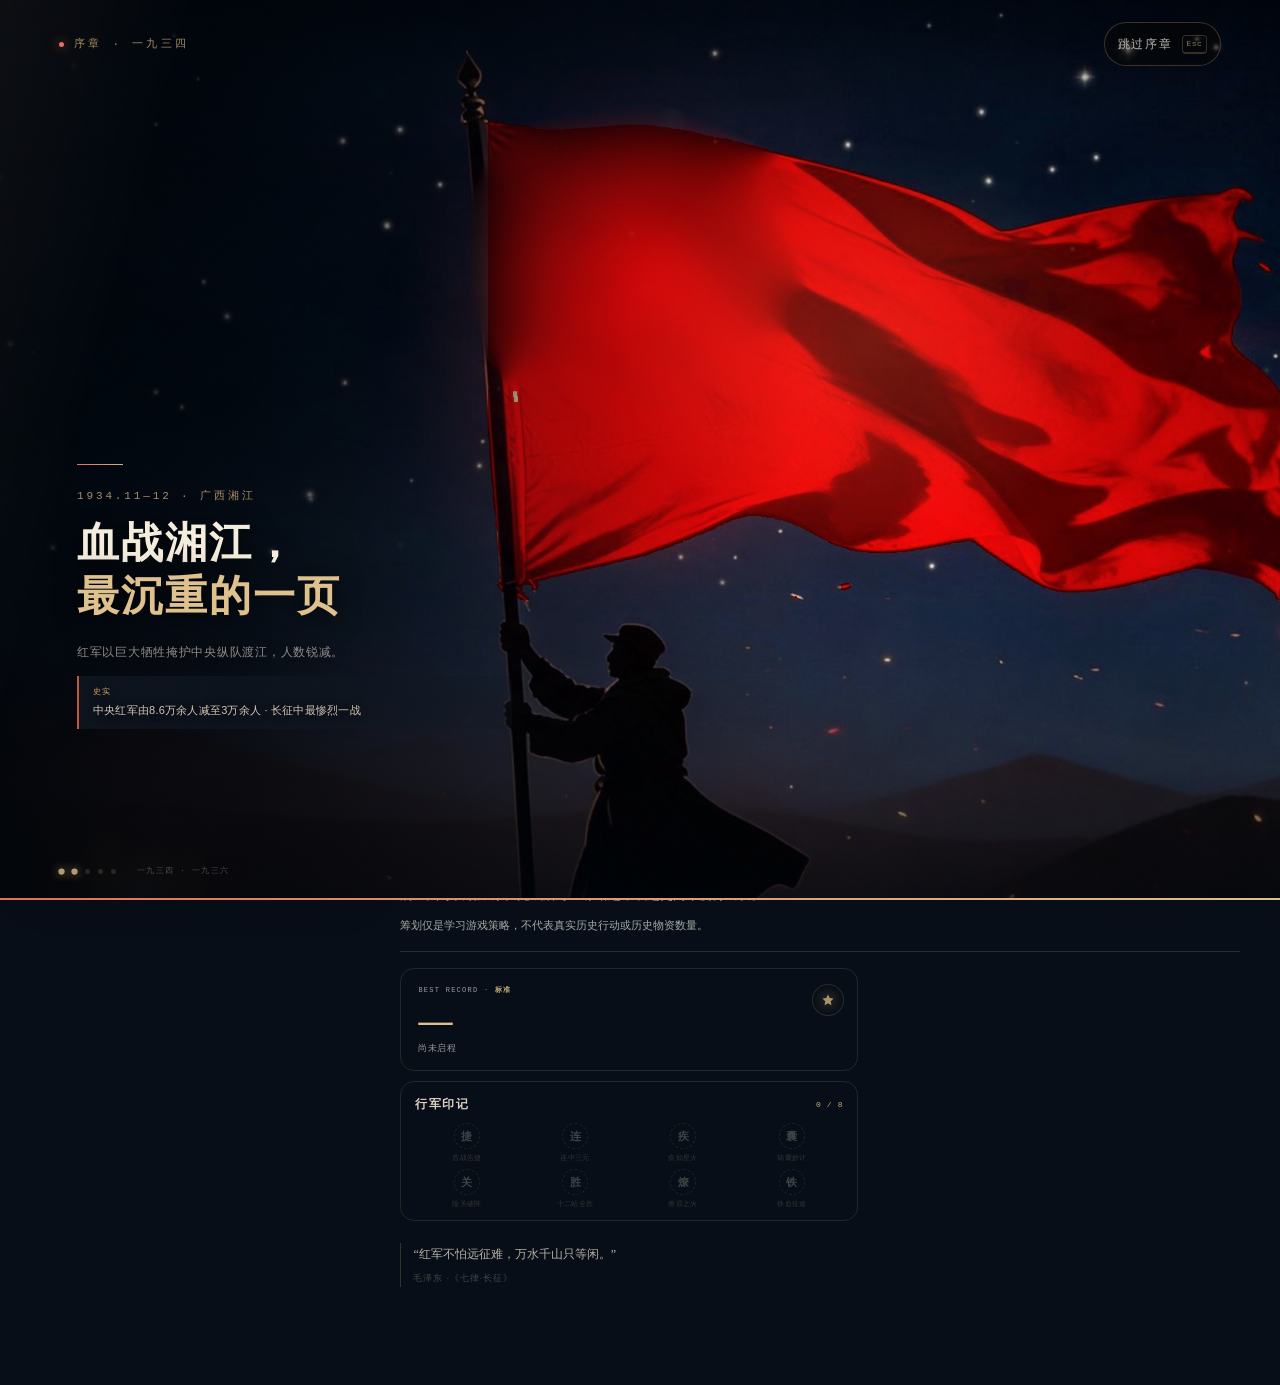
==== index.html @ cdf1275c "Add files via upload" ====
<!DOCTYPE html>
<html lang="zh-CN">
<head>
<meta charset="UTF-8">
<meta name="viewport" content="width=device-width, initial-scale=1, viewport-fit=cover">
<meta name="theme-color" content="#080e17">
<title>星火长征 · 重走长征路</title>
<meta name="description" content="纪念中国工农红军长征胜利九十周年：十二站星火问答，三种题型、五格星火、燎原时刻，支持手机与电脑。">
<link rel="icon" href="data:image/svg+xml,%3Csvg xmlns='http://www.w3.org/2000/svg' viewBox='0 0 64 64'%3E%3Crect width='64' height='64' rx='15' fill='%23070a10'/%3E%3Cpath d='M32 12l5.7 12 13.2 1.8-9.6 9.3 2.4 13.1L32 42l-11.7 6.2 2.4-13.1-9.6-9.3 13.2-1.8z' fill='%23e8c485'/%3E%3Ccircle cx='32' cy='32' r='3' fill='%23c94832'/%3E%3C/svg%3E">
<link rel="stylesheet" href="styles.css">
</head>
<body class="prologue-open">

<div class="bg" aria-hidden="true">
  <canvas id="bgStars"></canvas>
  <div class="bg-nebula"></div>
  <div class="bg-grid"></div>
  <div class="bg-grain"></div>
  <div class="bg-vignette"></div>
</div>

<!-- ============ 序章 ============ -->
<section class="prologue" id="prologue" role="dialog" aria-modal="true" aria-label="长征序章：一九三四年，中央红军踏上征途" tabindex="-1">
  <div class="pro-inner" id="proInner">
    <div class="pro-scene" id="proScene" aria-hidden="true">
      <svg class="pro-landscape" viewBox="0 0 1600 900" preserveAspectRatio="xMidYMax slice" aria-hidden="true" focusable="false">
        <defs>
          <linearGradient id="proSkyGrad" x1="0" y1="0" x2="0" y2="1">
            <stop offset="0" stop-color="#04060d"/>
            <stop offset=".42" stop-color="#080b12"/>
            <stop offset=".7" stop-color="#140c0c"/>
            <stop offset=".88" stop-color="#2b150d"/>
            <stop offset="1" stop-color="#3c1c0e"/>
          </linearGradient>
          <linearGradient id="proFarGrad" x1="0" y1="0" x2="0" y2="1">
            <stop offset="0" stop-color="#241613"/>
            <stop offset="1" stop-color="#0e0908"/>
          </linearGradient>
          <linearGradient id="proMidGrad" x1="0" y1="0" x2="0" y2="1">
            <stop offset="0" stop-color="#17100d"/>
            <stop offset="1" stop-color="#090605"/>
          </linearGradient>
          <linearGradient id="proNearGrad" x1="0" y1="0" x2="0" y2="1">
            <stop offset="0" stop-color="#070504"/>
            <stop offset="1" stop-color="#020202"/>
          </linearGradient>
          <radialGradient id="proRidgeGlow" cx="50%" cy="70%" r="56%">
            <stop offset="0" stop-color="#e98b4e" stop-opacity=".34"/>
            <stop offset=".5" stop-color="#b04d26" stop-opacity=".14"/>
            <stop offset="1" stop-color="#8f3518" stop-opacity="0"/>
          </radialGradient>
          <radialGradient id="proVillageGlow" cx="50%" cy="50%" r="50%">
            <stop offset="0" stop-color="#f0a260" stop-opacity=".3"/>
            <stop offset="1" stop-color="#e39b5c" stop-opacity="0"/>
          </radialGradient>
          <linearGradient id="proRiverGrad" x1="0" y1="0" x2="1" y2="0">
            <stop offset="0" stop-color="#d88a54" stop-opacity="0"/>
            <stop offset=".5" stop-color="#e9ab74" stop-opacity=".22"/>
            <stop offset="1" stop-color="#d88a54" stop-opacity="0"/>
          </linearGradient>
          <symbol id="proSoldier" viewBox="0 0 20 44">
            <circle cx="8.2" cy="5.2" r="3.2"/>
            <path d="M5.4 9h5.6l1.2 8.2-1.6 1.2-.3 4.8 3.2 9.4h-2.7l-3.1-8-2.9 8H2.3l3.1-9.6-.7-4.5-1.9-.8z"/>
            <path d="M11.2 16.8 17 5.4" fill="none" stroke="#040201" stroke-width="1.6" stroke-linecap="round"/>
            <path d="M16.7 6.3 18.8 2.5" fill="none" stroke="#040201" stroke-width="1.1" stroke-linecap="round"/>
            <path d="M4.6 10.4l6.4-.4" fill="none" stroke="#040201" stroke-width="1.3" opacity=".65"/>
          </symbol>
        </defs>
        <rect width="1600" height="900" fill="url(#proSkyGrad)"/>
        <ellipse cx="860" cy="606" rx="640" ry="210" fill="url(#proRidgeGlow)"/>
        <path d="M0 574l92-42 79 28 87-56 86 44 97-70 87 50 98-42 86 54 108-40 90 48 94-36 98 50 102-34 98 42 106-38 104 34 88-24v366H0Z" fill="url(#proFarGrad)" opacity=".86"/>
        <path d="M0 648c140-36 240-8 356-28 106-18 190 26 310 8 124-18 212 24 338 8 124-16 214 24 336 4 112-18 188 8 260-10v274H0Z" fill="url(#proMidGrad)"/>
        <ellipse cx="272" cy="666" rx="170" ry="64" fill="url(#proVillageGlow)"/>
        <g fill="#070403">
          <path d="M120 684v-34h44v34zM114 650l28-18 28 18z"/>
          <path d="M178 684v-26h34v26zM172 658l23-15 23 15z"/>
          <path d="M302 684v-40h30v40zM296 644l21-17 21 17z"/>
          <path d="M254 684v-46h18v46z"/>
          <path d="M246 638h34l-17-15z"/>
          <path d="M249 623h28l-14-13z"/>
          <path d="M253 610h20l-10-11z"/>
          <path d="M261 598v-12h3v12z"/>
        </g>
        <circle class="pro-lantern" cx="263" cy="666" r="1.7" fill="#e69055" opacity=".7"/>
        <g fill="none" stroke="#070403" stroke-width="2.4" stroke-linecap="round">
          <path d="M76 686v-48M76 654l-12-14M76 664l13-17M68 644l-7-8M84 641l9-8"/>
          <path d="M458 690v-40M458 664l-10-14M458 672l11-15"/>
          <path d="M104 692v-26M104 682l-9-10M104 686l8-11"/>
        </g>
        <path d="M0 764c168-36 296-8 452-26 166-20 296 14 452-8 160-22 310 14 466-10 110-18 180 0 230-12v192H0Z" fill="url(#proNearGrad)"/>
        <path d="M0 764c168-36 296-8 452-26 166-20 296 14 452-8 160-22 310 14 466-10 110-18 180 0 230-12" fill="none" stroke="rgba(214,138,86,.18)" stroke-width="1.6"/>
        <path d="M0 824c220-12 420 10 640-2s450 8 660-4 240-4 300-10v92H0Z" fill="url(#proRiverGrad)"/>
        <g class="pro-marchers" fill="#040201">
          <use href="#proSoldier" x="576" y="694" width="20" height="44"/>
          <use href="#proSoldier" x="600" y="695" width="20" height="44"/>
          <use href="#proSoldier" x="624" y="694" width="20" height="44"/>
          <use href="#proSoldier" x="648" y="696" width="20" height="44"/>
          <use href="#proSoldier" x="672" y="695" width="20" height="44"/>
          <use href="#proSoldier" x="696" y="698" width="20" height="44"/>
          <use href="#proSoldier" x="720" y="696" width="20" height="44"/>
          <use href="#proSoldier" x="744" y="699" width="20" height="44"/>
          <use href="#proSoldier" x="768" y="697" width="20" height="44"/>
        </g>
      </svg>
      <div class="pro-moon"></div>
      <div class="pro-milkyway"></div>
      <div class="pro-haze"></div>
      <svg class="extra-ridge" viewBox="0 0 1200 400" preserveAspectRatio="none" aria-hidden="true" style="position:absolute;inset:35% 0 0;width:100%;height:65%;pointer-events:none"><path d="M0 210L120 128 200 172 340 72 470 158 600 98 730 176 880 80 1020 164 1120 116 1200 190V400H0Z" fill="#18202a" opacity=".4"/><path d="M0 278L170 206 280 258 420 166 560 250 740 190 860 266 1050 198 1200 270V400H0Z" fill="#10151e" opacity=".55"/></svg><div class="pro-mist m1"></div>
      <div class="pro-mist m2"></div>
      <div class="pro-smoke s1"></div>
      <div class="pro-smoke s2"></div>
      <div class="pro-vignette"></div>
      <div class="pro-grain"></div>
    </div>

    <div class="pro-fires" aria-hidden="true">
      <div class="pro-blaze z1"></div>
      <div class="pro-blaze z2"></div>
      <div class="pro-blaze z3"></div>
    </div>

    <div class="pro-photo" aria-hidden="true">
      <div class="wind-motes">
        <i></i><i></i><i></i><i></i><i></i><i></i><i></i><i></i>
      </div>
    </div>

<div class="pro-hero cinema-hero" aria-hidden="true">
<svg id="cinemaHero" viewBox="0 0 700 600" preserveAspectRatio="xMidYMid meet" focusable="false" aria-hidden="true">
<defs>
 <linearGradient id="cinemaUniform" x1="0" x2="1"><stop stop-color="#080e16"/><stop offset=".7" stop-color="#131d26"/><stop offset="1" stop-color="#384039"/></linearGradient>
 <linearGradient id="cinemaRim" x1="0" x2="1"><stop stop-color="#685339" stop-opacity=".12"/><stop offset=".85" stop-color="#c59a60" stop-opacity=".65"/><stop offset="1" stop-color="#edd19a" stop-opacity=".85"/></linearGradient>
 <radialGradient id="cinemaBacklight"><stop stop-color="#c88e49" stop-opacity=".23"/><stop offset=".4" stop-color="#ad763f" stop-opacity=".09"/><stop offset="1" stop-color="#bc864d" stop-opacity="0"/></radialGradient>
 <linearGradient id="cinemaRock" x1="0" y1="0" x2="0" y2="1"><stop stop-color="#202327"/><stop offset="1" stop-color="#060b12"/></linearGradient>
</defs>
<ellipse class="cinema-light" cx="255" cy="273" rx="300" ry="270" fill="url(#cinemaBacklight)"/>
<!-- The rocky ledge and upward-facing profile establish a low camera angle. -->
<path d="M0 578 52 553 95 550 128 532 178 536 224 547 274 542 343 565 480 600H0Z" fill="url(#cinemaRock)"/>
<path d="M52 553 95 550 128 532 178 536 224 547 274 542" stroke="#b38b56" stroke-opacity=".25" fill="none"/>
<g class="hero-figure" fill="url(#cinemaUniform)" stroke="url(#cinemaRim)" stroke-width="1.25" stroke-linejoin="round">
 <!-- Bent, separate legs with gaiters and grounded boots. -->
 <path d="M133 370 170 372 162 422 145 479 143 527 115 535 111 526 119 477 128 420Z"/>
 <path d="M162 372 188 369 197 426 220 483 231 528 207 538 196 531 190 487 165 437 151 416Z"/>
 <path d="M115 523 143 520 146 535 132 541 104 540 101 534Z" fill="#080e14"/>
 <path d="M206 525 231 522 235 531 254 536 255 544 216 545 200 536Z" fill="#080e14"/>
 <!-- Tunic, belt, shoulder and a compact marching pack. -->
 <path d="M113 281 100 293 101 352 119 365 128 316Z" fill="#101923"/>
 <path d="M143 265 162 266 180 278 185 322 192 377 169 387 126 380 123 333 121 292Z"/>
 <path d="M127 353 184 352 187 363 128 366Z" fill="#372e25"/>
 <path d="M153 352h10v12h-10z" fill="#7d6848" stroke="none"/>
 <path d="M133 288 169 348M137 286 173 346" stroke="#716348" stroke-opacity=".5" stroke-width="2"/>
 <path d="M133 311h14v17h-14M167 307h12v17h-12" fill="none" stroke="#697064" stroke-opacity=".25"/>
 <!-- Neck and angular side-profile, not a circular head. -->
 <path d="M144 249 144 269 157 278 169 265 165 248Z"/>
 <path d="M139 226 146 214 163 214 175 225 174 235 180 241 173 245 172 254 161 260 148 252 140 240Z"/>
 <path d="M150 234 154 230 155 238M168 230h4" fill="none" stroke="#b1966b" stroke-opacity=".45"/>
 <!-- Recognisable military cap, broad brim and fabric crown. -->
 <path d="M136 224 138 212 146 204 166 207 175 217 174 224Z"/>
 <path d="M137 222 172 220 184 224 180 229 151 228 137 230Z" fill="#1c252b"/>
 <path d="m153 211 1.2 2.3 2.6.4-1.9 1.8.5 2.6-2.4-1.2-2.3 1.2.4-2.6-1.8-1.8 2.5-.4z" fill="#85372a" stroke="none"/>
 <!-- Raised upper arm and forearm end exactly at the pole x=207. -->
 <path d="M165 278 178 270 187 249 197 222 210 226 204 258 187 296 176 302Z"/>
 <path d="M194 224 196 214 202 210 211 211 215 216 213 227 205 231Z" fill="#32392f"/>
 <!-- Lower supporting hand also encloses the same solid pole. -->
 <path d="M129 285 117 298 130 329 165 339 204 318 200 306 164 319 144 307 139 291Z"/>
 <path d="M198 307 202 300 210 299 216 304 214 314 206 321 200 319Z" fill="#32392f"/>
 <path d="M139 384 155 384M172 386 182 381M120 482 143 487M193 486 219 479" fill="none" stroke="#9c926e" stroke-opacity=".3"/>
</g>
<g class="hero-pole"><path d="M207 43V546" stroke="#171e21" stroke-width="7" stroke-linecap="round"/><path d="M209 44V546" stroke="#c5a06a" stroke-opacity=".65" stroke-width="1.7"/><path d="m207 28-4 15h8Z" fill="#ad9062"/></g>
<!-- Fingers in front of pole guarantee the grip remains connected throughout. -->
<path d="M203 216h9m-9 5h9m-8 84h9m-10 5h9" stroke="#a5926d" stroke-opacity=".65" stroke-width="2.5" stroke-linecap="round"/>
<g class="hero-flag" id="cinemaCloth"></g>
<path id="cinemaFlagEdge" fill="none" stroke="#eac08b" stroke-opacity=".5" stroke-width="1"/>
</svg>
<div class="hero-embers"><i></i><i></i><i></i><i></i></div>
</div>

    <canvas class="pro-stars-canvas" id="proStars" aria-hidden="true"></canvas>

    <svg class="pro-constellation" id="proConstellation" viewBox="0 0 1000 620" preserveAspectRatio="xMidYMid slice" aria-hidden="true" focusable="false">
      <defs>
        <radialGradient id="pcNodeGlow">
          <stop offset="0" stop-color="#fff4d6" stop-opacity=".95"/>
          <stop offset=".35" stop-color="#f1cd8d" stop-opacity=".45"/>
          <stop offset="1" stop-color="#e8c485" stop-opacity="0"/>
        </radialGradient>
        <filter id="pcSoft" x="-120%" y="-120%" width="340%" height="340%">
          <feGaussianBlur stdDeviation="2.2"/>
        </filter>
      </defs>
      <path class="pc-route" id="pcRoute" d="M92 548C188 512 236 456 318 424S466 372 534 318 668 258 742 208 870 138 934 84"/>
      <g class="pc-nodes" id="pcNodes"></g>
      <g class="pc-big" id="pcBig">
        <circle cx="934" cy="84" r="17" fill="url(#pcNodeGlow)" filter="url(#pcSoft)"/>
        <circle cx="934" cy="84" r="3.4" fill="#fff4d6"/>
        <path d="M934 65v8M934 95v8M915 84h8M945 84h8" stroke="#f6dfa9" stroke-width="1" opacity=".8"/>
      </g>
    </svg>

    <div class="pro-ui">
      <header class="pro-top">
        <p class="pro-label"><i></i>序章 · 一九三四</p>
        <button class="pro-skip" id="introSkip" type="button">跳过序章 <kbd>Esc</kbd></button>
      </header>

      <div class="pro-captions" aria-live="polite">
        <article class="pro-card" data-pro-card="0" aria-hidden="true">
          <p class="pro-kicker">1934.10 · 江西于都</p>
          <h2 class="pro-title">八万六千人，<br><em>星夜渡河</em></h2>
          <p class="pro-sub">中央红军告别中央苏区，踏上战略转移之路。</p>
          <p class="pro-fact"><b>史实</b>8.6万余人 · 于都河被称为“长征第一渡”</p>
        </article>
        <article class="pro-card" data-pro-card="1" aria-hidden="true">
          <p class="pro-kicker">1934.11—12 · 广西湘江</p>
          <h2 class="pro-title">血战湘江，<br><em>最沉重的一页</em></h2>
          <p class="pro-sub">红军以巨大牺牲掩护中央纵队渡江，人数锐减。</p>
          <p class="pro-fact"><b>史实</b>中央红军由8.6万余人减至3万余人 · 长征中最惨烈一战</p>
        </article>
        <article class="pro-card" data-pro-card="2" aria-hidden="true">
          <p class="pro-kicker">1935.01 · 贵州遵义</p>
          <h2 class="pro-title">一场会议，<br><em>扭转航向</em></h2>
          <p class="pro-sub">遵义会议在危急关头挽救了党、挽救了红军、挽救了中国革命。</p>
          <p class="pro-fact"><b>史实</b>1935.1.15—17 · 生死攸关的转折点 · 独立自主解决路线问题</p>
        </article>
        <article class="pro-card" data-pro-card="3" aria-hidden="true">
          <p class="pro-kicker">1935.05 · 金沙江—大渡河</p>
          <h2 class="pro-title">七条小船，<br><em>十三根铁索</em></h2>
          <p class="pro-sub">巧渡金沙江、飞夺泸定桥，红军在绝境中打开北上通道。</p>
          <p class="pro-fact"><b>史实</b>7条小船9天9夜 · 22名勇士攀13根铁索夺桥</p>
        </article>
        <article class="pro-card" data-pro-card="4" aria-hidden="true">
          <p class="pro-kicker">1935.06—1936.10 · 雪山草地—会宁</p>
          <h2 class="pro-title">以双脚，<br><em>丈量信仰</em></h2>
          <p class="pro-sub">翻雪山、过草地、突破腊子口，三大主力最终会师。</p>
          <p class="pro-fact"><b>史实</b>夹金山 · 松潘草地 · 1936.10 会宁会师 · 二万五千里</p>
        </article>
      </div>

      <div class="pro-final" data-pro-final aria-hidden="true">
        <div class="pro-final-inner">
          <span class="pro-epic-star" aria-hidden="true">
            <svg viewBox="0 0 24 24"><path d="M12 2.6l2.8 6 6.5.9-4.7 4.6 1.1 6.5-5.7-3-5.7 3 1.1-6.5L2.7 9.5l6.5-.9z"/></svg>
          </span>
          <p class="pro-kicker">THE LONG MARCH · 1934—1936</p>
          <h2 class="pro-epic">长征</h2>
          <p class="pro-epic-sub">二万五千里 · 星火不灭</p>
          <div class="pro-epic-facts" aria-label="长征关键史实">
            <span><b>1934.10</b>于都出发 · 长征第一渡</span>
            <span><b>1935.01</b>遵义会议 · 生死攸关的转折点</span>
            <span><b>1936.10</b>会宁会师 · 三大主力胜利会师</span>
          </div>
          <p class="pro-epic-note">纵横十余省 · 翻越雪山草地 · 行程约二万五千里</p>
          <button class="pro-enter" id="proEnter" type="button">
            由此启程
            <svg viewBox="0 0 24 24" aria-hidden="true"><path d="M5 12h13M12.5 6l6 6-6 6"/></svg>
          </button>
          <p class="pro-auto" id="proAuto">稍候，自动启程</p>
        </div>
      </div>

      <div class="pro-bottom">
        <div class="pro-acts" aria-hidden="true">
          <i data-act-dot="0"></i><i data-act-dot="1"></i><i data-act-dot="2"></i><i data-act-dot="3"></i><i data-act-dot="4"></i>
          <span>一九三四 · 一九三六</span>
        </div>
        <p class="pro-hint" id="proHint">
          <svg viewBox="0 0 24 24" aria-hidden="true"><path d="M4 9v6h4l5 4V5L8 9H4z"/><path d="M16.5 8.5a5 5 0 010 7"/></svg>
          <span>轻触画面 · 开启声效</span>
        </p>
      </div>
    </div>
    <div class="pro-progress" aria-hidden="true"><i id="proProgressBar"></i></div>
  </div>
  <div class="pro-edge" aria-hidden="true"></div>
  <canvas class="pro-reveal-canvas" id="proReveal" aria-hidden="true"></canvas>
</section>

<!-- ============ 顶栏 ============ -->
<header class="topbar" id="topbar">
  <div class="topbar-inner">
    <div class="brand" aria-label="星火长征">
      <span class="brand-mark" aria-hidden="true">
        <svg viewBox="0 0 24 24"><path d="M12 2.5l2.9 6.1 6.6.9-4.8 4.7 1.2 6.6-5.9-3.1-5.9 3.1 1.2-6.6L2.5 9.5l6.6-.9L12 2.5z"/></svg>
      </span>
      <span class="brand-text"><b>星火长征</b><i>THE LONG MARCH</i></span>
    </div>
    <div class="top-actions">
      <span class="anniversary">1936 — 2026 · 长征胜利 90 周年</span>
      <span class="mode-chip" id="modeChip" hidden>标准</span>
      <button class="icon-btn" id="helpBtn" type="button" aria-label="玩法说明" title="玩法说明">
        <svg viewBox="0 0 24 24" aria-hidden="true"><circle cx="12" cy="12" r="9"/><path d="M9.4 9.2a2.7 2.7 0 015.2.8c0 1.8-2.6 2.1-2.6 3.7"/><path d="M12 17.2v.1"/></svg>
        <span class="btn-label">玩法</span>
      </button>
      <button class="icon-btn" id="soundToggle" type="button" aria-pressed="true" aria-label="关闭音效" title="关闭音效">
        <svg class="icon-sound-on" viewBox="0 0 24 24" aria-hidden="true"><path d="M4 9v6h4l5 4V5L8 9H4z"/><path d="M16.5 8.5a5 5 0 010 7"/><path d="M18.8 6.2a8.5 8.5 0 010 11.6"/></svg>
        <svg class="icon-sound-off" viewBox="0 0 24 24" aria-hidden="true"><path d="M4 9v6h4l5 4V5L8 9H4z"/><path d="M16.5 9l5 6M21.5 9l-5 6"/></svg>
        <span class="btn-label">音效</span>
      </button>
      <button class="icon-btn" id="routeToggle" type="button" aria-controls="journeyPanel" aria-expanded="false" aria-label="查看长征路线" title="查看长征路线">
        <svg viewBox="0 0 24 24" aria-hidden="true"><path d="M3 6l6-2 6 2 6-2v14l-6 2-6-2-6 2V6z"/><path d="M9 4v14M15 6v14"/></svg>
        <span class="btn-label">路线</span>
      </button>
    </div>
  </div>
</header>

<!-- ============ 主体 ============ -->
<main class="app">
  <aside class="journey" id="journeyPanel" aria-label="长征路线图">
    <button class="journey-close" id="routeClose" type="button" aria-label="关闭路线图">
      <svg viewBox="0 0 24 24" aria-hidden="true"><path d="M6 6l12 12M18 6L6 18"/></svg>
    </button>
    <div class="journey-head">
      <p class="kicker">THE LONG MARCH · 1934—1936</p>
      <h2>征途十二站</h2>
      <p class="journey-desc">于都 → 会宁 · 二万五千里</p>
    </div>
    <div class="map-frame" id="mapFrame">
      <div class="map-svg" id="routeMap" role="group" aria-label="长征路线示意图：从江西于都出发，经湘江、遵义、赤水、金沙江、泸定桥、夹金山、草地、腊子口、吴起镇，到会宁会师，最终星火相传。"></div>
      <div class="map-stamp" aria-hidden="true"><b>长征</b><small>1934—1936</small></div>
      <p class="map-tip">轻触星站 · 查看行军手记</p>
    </div>
    <div class="journey-status">
      <div class="status-row">
        <span class="status-beacon" aria-hidden="true"></span>
        <p id="journeyStatusText" aria-live="polite">等待出发 · 十二站征途</p>
      </div>
      <div class="legend" aria-hidden="true">
        <span><i class="lg-done"></i>已抵达</span>
        <span><i class="lg-current"></i>正在此地</span>
        <span><i class="lg-wait"></i>待出发</span>
      </div>
      <blockquote class="journey-quote">红军不怕远征难，<br>万水千山只等闲。</blockquote>
    </div>
  </aside>
  <button class="backdrop" id="backdrop" type="button" aria-label="关闭路线图" tabindex="-1"></button>

  <section class="stage-area" id="stageArea">
    <!-- 开始页 -->
    <section class="screen start-screen" id="startScreen" aria-labelledby="gameTitle">
      <svg class="hero-chart" viewBox="0 0 900 460" aria-hidden="true" focusable="false">
        <g class="hc-dots">
          <circle cx="80" cy="92" r="1.4"/><circle cx="164" cy="48" r="1"/><circle cx="238" cy="138" r="1.2"/>
          <circle cx="328" cy="60" r="1.5"/><circle cx="408" cy="122" r="1"/><circle cx="492" cy="38" r="1.2"/>
          <circle cx="586" cy="108" r="1.5"/><circle cx="676" cy="56" r="1"/><circle cx="760" cy="132" r="1.2"/>
          <circle cx="840" cy="72" r="1.4"/><circle cx="118" cy="212" r="1"/><circle cx="286" cy="252" r="1.2"/>
          <circle cx="468" cy="216" r="1"/><circle cx="648" cy="262" r="1.2"/><circle cx="812" cy="218" r="1"/>
        </g>
        <g class="hc-lines">
          <path d="M80 92 164 48 238 138 328 60 408 122 492 38"/>
          <path d="M586 108 676 56 760 132 840 72"/>
          <circle cx="492" cy="38" r="3"/>
        </g>
      </svg>
      <div class="hero-mark" aria-hidden="true">90</div>
      <p class="eyebrow">
        <svg viewBox="0 0 24 24" aria-hidden="true"><path d="M12 2.5l2.9 6.1 6.6.9-4.8 4.7 1.2 6.6-5.9-3.1-5.9 3.1 1.2-6.6L2.5 9.5l6.6-.9L12 2.5z"/></svg>
        纪念中国工农红军长征胜利九十周年
        <span class="eyebrow-line" aria-hidden="true"></span>
      </p>
      <h1 class="hero-title" id="gameTitle"><span>重走</span><em>长征</em><span>路</span></h1>
      <p class="hero-sub">十二站星火问答，重走二万五千里</p>
      <p class="hero-copy">从于都河畔的星夜，到会宁城下的会师。三种题型、五格星火、<span class="nowrap">四道险关</span>——这一次，不只是答题，而是沿着长征的路，点亮一张星图。</p>

      <div class="start-stats" aria-label="游戏信息">
        <div><strong>12</strong><span>星站</span></div>
        <div><strong>4</strong><span>险关</span></div>
        <div><strong>3</strong><span>题型</span></div>
        <div><strong>8</strong><span>印记</span></div>
      </div>

      <div class="start-grid">
        <div class="launch-panel">
          <div class="panel-head">
            <span>选择行军难度</span>
            <small>DIFFICULTY</small>
          </div>
          <div class="modes" id="modeSelect" role="radiogroup" aria-label="行军难度">
            <button class="mode-card" type="button" data-mode="easy" role="radio" aria-checked="false">
              <span class="mode-dot" aria-hidden="true"></span>
              <b>轻装</b>
              <small>30″ / 从容识途</small>
            </button>
            <button class="mode-card" type="button" data-mode="normal" role="radio" aria-checked="false">
              <span class="mode-dot" aria-hidden="true"></span>
              <b>标准</b>
              <small>25″ / 风雨兼程</small>
            </button>
            <button class="mode-card" type="button" data-mode="hard" role="radio" aria-checked="false">
              <span class="mode-dot" aria-hidden="true"></span>
              <b>铁血</b>
              <small>19″ / 向死而生</small>
            </button>
          </div>
          <p class="mode-note" id="modeNote">标准 · 25 秒作答 · 积分 ×1.0</p>

          <div class="hero-actions">
            <button class="btn btn-primary btn-start" id="startBtn" type="button">
              <span>踏上征途</span>
              <svg viewBox="0 0 24 24" aria-hidden="true"><path d="M5 12h14M13 6l6 6-6 6"/></svg>
            </button>
            <button class="btn btn-ghost" id="previewBtn" type="button">
              <svg viewBox="0 0 24 24" aria-hidden="true"><path d="M3 6l6-2 6 2 6-2v14l-6 2-6-2-6 2V6z"/><path d="M9 4v14M15 6v14"/></svg>
              先看路线
            </button>
          </div>
          <p class="start-note"><kbd>1</kbd>—<kbd>4</kbd> 作答 · <kbd>Q</kbd><kbd>W</kbd><kbd>E</kbd> 锦囊 · <kbd>R</kbd> 燎原 · 险关军功 ×1.5</p>
        </div>

        <div class="start-side">
          <div class="best-card">
            <span class="best-kicker">BEST RECORD · <b id="bestModeLabel">标准</b></span>
            <strong id="bestScoreText">—</strong>
            <small id="bestNote">尚未启程</small>
            <span class="best-star" aria-hidden="true">
              <svg viewBox="0 0 24 24"><path d="M12 2.5l2.9 6.1 6.6.9-4.8 4.7 1.2 6.6-5.9-3.1-5.9 3.1 1.2-6.6L2.5 9.5l6.6-.9L12 2.5z"/></svg>
            </span>
          </div>
          <div class="marks-card">
            <div class="marks-head"><span>行军印记</span><b id="marksCount">0 / 8</b></div>
            <div class="marks-row" id="startMarks" aria-label="行军印记收藏"></div>
          </div>
        </div>
      </div>

      <blockquote class="hero-quote">
        “红军不怕远征难，万水千山只等闲。”
        <cite>毛泽东 ·《七律·长征》</cite>
      </blockquote>
    </section>

    <!-- 答题页 -->
    <section class="screen game-screen" id="gameScreen" aria-labelledby="questionText" hidden>
      <div class="game-top">
        <div class="station-head">
          <p class="hud-kicker">第 <b id="hudStationNo">01</b> 站 <span>/ 共 12 站</span></p>
          <h2 id="hudStationName">于都出发</h2>
          <p class="hud-meta" id="hudStationMeta">1934.10 · 江西·于都</p>
        </div>
        <div class="game-meters">
          <div class="score-meter">
            <span>行军积分</span>
            <strong id="scoreValue">0</strong>
            <em class="score-float" id="scoreFloat" aria-hidden="true"></em>
          </div>
        </div>
      </div>

      <div class="timer-dock" id="timerDock">
        <div class="countdown" id="timeRing" role="timer" aria-label="本题剩余时间">
          <div class="countdown-clock">
            <svg viewBox="0 0 48 48" aria-hidden="true">
              <circle class="ring-bg" cx="24" cy="24" r="20.5"/>
              <circle class="ring-fill" id="ringFill" cx="24" cy="24" r="20.5"/>
            </svg>
            <b><span id="timeLabel">25</span><small>秒</small></b>
          </div>
          <div class="countdown-main">
            <div class="countdown-head">
              <span class="countdown-state" id="timeState">从容作答</span>
              <span class="countdown-label">本题倒计时</span>
            </div>
            <div class="countdown-track" aria-hidden="true"><i id="timeFill"></i></div>
          </div>
        </div>

        <div class="journey-rail" id="journeyRail" aria-hidden="true"></div>
      </div>

      <div class="spark-bar">
        <div class="spark-left">
          <span class="spark-title">星火</span>
          <div class="spark-pips" id="sparkPips" aria-hidden="true"></div>
          <span class="combo-text" id="comboText">连捷 ×0</span>
        </div>
        <div class="spark-right">
          <span class="blaze-active" id="blazeActive" hidden>燎原 · 本题积分 ×2</span>
          <button class="blaze-btn" id="blazeBtn" type="button" disabled aria-label="燎原：本题积分翻倍，并延长 10 秒">
            <svg viewBox="0 0 24 24" aria-hidden="true"><path d="M12 2.8c.4 4.2-3.7 5.7-3.7 9.4a3.7 3.7 0 007.4 0c0-1.7-.8-3.2-2-4.6-.2 1.5-1 2.4-2 2.8.6-2.7-.2-5.3.3-7.6z"/></svg>
            燎原
          </button>
        </div>
      </div>

      <div class="question-card" id="questionCard">
        <span class="key-watermark" aria-hidden="true">险</span>
        <div class="card-top">
          <div class="card-tags">
            <span class="station-pill">
              <svg viewBox="0 0 24 24" aria-hidden="true"><path d="M12 2.5l2.9 6.1 6.6.9-4.8 4.7 1.2 6.6-5.9-3.1-5.9 3.1 1.2-6.6L2.5 9.5l6.6-.9L12 2.5z"/></svg>
              <span id="cardStationName">于都出发</span>
            </span>
            <span class="type-tag" id="typeTag">单选</span>
            <span class="key-tag" id="keyTag" hidden>险关 ×1.5</span>
          </div>
          <span class="card-index" id="cardIndex">01 / 12</span>
        </div>
        <p class="stage-intro" id="stageIntro"></p>
        <h3 class="question-text" id="questionText" tabindex="-1"></h3>

        <div class="tool-strip" id="toolStrip" role="group" aria-label="行军锦囊，每局各可使用一次">
          <span class="tool-label" aria-hidden="true">
            <svg viewBox="0 0 24 24"><path d="M6 4h9a3 3 0 013 3v13H8a2 2 0 01-2-2V4z"/><path d="M9 8h6M9 12h5"/></svg>
            锦囊
          </span>
          <button class="tool-btn" id="toolEye" type="button" data-tool="eye" aria-label="火眼，排除两个错误选项，剩余一次" title="火眼（Q）">
            <span class="tool-ico" aria-hidden="true"><svg viewBox="0 0 24 24"><path d="M2.5 12s3.5-6 9.5-6 9.5 6 9.5 6-3.5 6-9.5 6-9.5-6-9.5-6z"/><circle cx="12" cy="12" r="2.6"/></svg></span>
            <span class="tool-copy"><b>火眼</b><small>排除两项</small></span>
            <span class="tool-count" aria-hidden="true">1</span>
          </button>
          <button class="tool-btn" id="toolTime" type="button" data-tool="time" aria-label="疾行，延长十秒，剩余一次" title="疾行（W）">
            <span class="tool-ico" aria-hidden="true"><svg viewBox="0 0 24 24"><circle cx="12" cy="12" r="8"/><path d="M12 7.5v5l3.2 1.8"/><path d="M19 3.5v4M17 5.5h4"/></svg></span>
            <span class="tool-copy"><b>疾行</b><small>+10 秒</small></span>
            <span class="tool-count" aria-hidden="true">1</span>
          </button>
          <button class="tool-btn" id="toolHint" type="button" data-tool="hint" aria-label="参谋，给出线索，剩余一次" title="参谋（E）">
            <span class="tool-ico" aria-hidden="true"><svg viewBox="0 0 24 24"><path d="M5 4h14v16l-7-4-7 4V4z"/><path d="M9 8h6M9 12h4"/></svg></span>
            <span class="tool-copy"><b>参谋</b><small>一条线索</small></span>
            <span class="tool-count" aria-hidden="true">1</span>
          </button>
        </div>

        <div class="hint-box" id="hintBox" hidden>
          <b>参谋提示</b>
          <p id="hintText"></p>
        </div>

        <div class="challenge" id="challenge"></div>

        <div class="feedback" id="feedback" aria-live="polite" hidden>
          <div class="feedback-head">
            <span class="feedback-badge" id="feedbackBadge">回答正确</span>
            <span class="feedback-points" id="feedbackPoints"></span>
          </div>
          <p class="answer-line" id="answerLine"></p>
          <div class="source-card" id="sourceCard" hidden>
            <div class="source-card-head">
              <span class="source-card-kicker" id="sourceCardKicker">史料卡</span>
              <span class="source-card-date" id="sourceCardDate"></span>
            </div>
            <h4 id="sourceCardTitle"></h4>
            <ul id="sourceCardFacts"></ul>
            <p class="source-card-source" id="sourceCardSource"></p>
            <span class="source-card-seal" aria-hidden="true">史料</span>
          </div>
          <div class="feedback-body">
            <span class="feedback-label">史实注脚</span>
            <p id="explanation"></p>
          </div>
        </div>

        <div class="card-foot">
          <p class="keyboard-hint" id="keyboardHint">按 1—4 作答 · Q/W/E 锦囊 · R 燎原</p>
          <button class="btn btn-primary btn-next" id="nextBtn" type="button" hidden>
            <span id="nextLabel">前往下一站</span>
            <svg viewBox="0 0 24 24" aria-hidden="true"><path d="M5 12h14M13 6l6 6-6 6"/></svg>
          </button>
        </div>
      </div>
      <p class="game-foot-note">历史不是标准答案，而是我们共同走过的路。</p>
    </section>

    <!-- 结算页 -->
    <section class="screen result-screen" id="resultScreen" aria-labelledby="resultTitle" hidden>
      <div class="result-head">
        <p class="eyebrow">
          <svg viewBox="0 0 24 24" aria-hidden="true"><path d="M12 2.5l2.9 6.1 6.6.9-4.8 4.7 1.2 6.6-5.9-3.1-5.9 3.1 1.2-6.6L2.5 9.5l6.6-.9L12 2.5z"/></svg>
          THE JOURNEY COMPLETE
          <span class="eyebrow-line" aria-hidden="true"></span>
        </p>
        <h2 id="resultTitle" tabindex="-1">胜利会师</h2>
        <p class="result-sub" id="resultSub">十二站，二万五千里，你已抵达。</p>
      </div>

      <div class="cert">
        <span class="cert-corner tl" aria-hidden="true"></span>
        <span class="cert-corner tr" aria-hidden="true"></span>
        <span class="cert-corner bl" aria-hidden="true"></span>
        <span class="cert-corner br" aria-hidden="true"></span>
        <div class="cert-inner">
          <div class="result-top">
            <div class="seal" aria-hidden="true"><div class="seal-grid" id="rankSeal">长征先锋</div></div>
            <div class="rank-info">
              <span class="rank-kicker">本次军衔 · <b id="rankMode">标准</b></span>
              <h3 id="rankTitle">长征先锋</h3>
              <p id="rankLine"></p>
            </div>
            <div class="score-big">
              <span>行军积分</span>
              <strong id="finalScore">0</strong>
              <small id="bestNoteResult"></small>
            </div>
          </div>

          <div class="result-route" id="resultRoute" role="img" aria-label="十二站答题结果"></div>
          <div class="result-route-ends" aria-hidden="true"><span>于都 · 1934</span><span>会宁 · 1936</span></div>

          <div class="result-stats">
            <div><strong id="statCorrect">0 / 12</strong><span>答对题数</span></div>
            <div><strong id="statAccuracy">0%</strong><span>正确率</span></div>
            <div><strong id="statStreak">×0</strong><span>最高连捷</span></div>
            <div><strong id="statKey">0 / 4</strong><span>险关通过</span></div>
          </div>

          <div class="result-marks" id="resultMarks" hidden>
            <p class="result-marks-title">新得行军印记</p>
            <div class="result-marks-row" id="resultMarksRow"></div>
          </div>

          <div class="result-actions">
            <button class="btn btn-primary" id="retryBtn" type="button">
              再走一次
              <svg viewBox="0 0 24 24" aria-hidden="true"><path d="M5 12h14M13 6l6 6-6 6"/></svg>
            </button>
            <button class="btn btn-ghost" id="shareBtn" type="button">
              <svg viewBox="0 0 24 24" aria-hidden="true"><path d="M12 16V4M7 9l5-5 5 5"/><path d="M5 14v5h14v-5"/></svg>
              分享战绩
            </button>
          </div>

          <button class="review-toggle" id="reviewToggle" type="button" aria-expanded="false">
            <span id="reviewToggleText">查看错题</span>
            <svg viewBox="0 0 24 24" aria-hidden="true"><path d="M6 9l6 6 6-6"/></svg>
          </button>
          <div class="review-list" id="reviewList" hidden></div>
          <p class="perfect-note" id="perfectNote" hidden>十二站全部答对，星火长明。</p>

          <p class="source-note">史实参考：中共中央党史和文献研究院等公开资料 · 本游戏为学习辅助</p>
          <button class="home-link" id="homeBtn" type="button">返回起点</button>
        </div>
      </div>
    </section>
  </section>
</main>

<!-- ============ 行军手记 ============ -->
<div class="dossier" id="dossier" hidden>
  <button class="dossier-backdrop" id="dossierBackdrop" type="button" aria-label="关闭行军手记"></button>
  <article class="dossier-panel" role="dialog" aria-modal="true" aria-labelledby="dossierTitle">
    <button class="dossier-close" id="dossierClose" type="button" aria-label="关闭行军手记">
      <svg viewBox="0 0 24 24" aria-hidden="true"><path d="M6 6l12 12M18 6L6 18"/></svg>
    </button>
    <span class="dossier-big-index" id="dossierIndex" aria-hidden="true">03</span>
    <p class="kicker">STATION DOSSIER · 行军手记</p>
    <h2 id="dossierTitle">遵义会议</h2>
    <p class="dossier-meta" id="dossierMeta">1935.01 · 贵州·遵义</p>
    <p class="dossier-intro" id="dossierIntro"></p>
    <div class="dossier-note" id="dossierNote"></div>
    <div class="dossier-foot">
      <span class="dossier-status" id="dossierStatus">尚未抵达</span>
      <span class="dossier-seal" aria-hidden="true">星火</span>
    </div>
  </article>
</div>

<!-- ============ 险关预告 ============ -->
<div class="briefing" id="briefing" hidden>
  <div class="briefing-backdrop"></div>
  <div class="briefing-panel" role="dialog" aria-modal="true" aria-labelledby="briefingTitle">
    <div class="briefing-orbit" aria-hidden="true"><i></i><i></i><i></i></div>
    <p class="kicker">KEY PASSAGE · 险关</p>
    <p class="briefing-no" id="briefingNo">第 03 站</p>
    <h2 id="briefingTitle">遵义会议</h2>
    <p class="briefing-meta" id="briefingMeta">1935.01 · 贵州·遵义</p>
    <p class="briefing-intro" id="briefingIntro"></p>
    <p class="briefing-rule">限时更紧 · 军功 ×1.5</p>
    <button class="btn btn-primary" id="briefingEnter" type="button">迎战险关</button>
    <p class="briefing-hint">按 Enter 进入</p>
  </div>
</div>

<!-- ============ 玩法说明 ============ -->
<div class="help" id="help" hidden>
  <button class="help-backdrop" id="helpBackdrop" type="button" aria-label="关闭玩法说明"></button>
  <div class="help-panel" role="dialog" aria-modal="true" aria-labelledby="helpTitle">
    <button class="help-close" id="helpClose" type="button" aria-label="关闭玩法说明">
      <svg viewBox="0 0 24 24" aria-hidden="true"><path d="M6 6l12 12M18 6L6 18"/></svg>
    </button>
    <p class="kicker">FIELD MANUAL · 行军手册</p>
    <h2 id="helpTitle">如何走完这一程</h2>
    <div class="help-grid">
      <section>
        <h3><i>壹</i>三种题型</h3>
        <p><b>单选</b> 从四个选项中选出正确答案。</p>
        <p><b>排序</b> 按时间先后依次点选词条，选满即判定。</p>
        <p><b>配对</b> 先点左侧、再点右侧，连成一组；全部连好后确认。</p>
      </section>
      <section>
        <h3><i>贰</i>星火与燎原</h3>
        <p>答对可积攒 <b>星火</b>，连捷时积攒更快；答错会失去一颗。</p>
        <p>五格全满后，可发动 <b>燎原</b>：本题积分 ×2，并延长 10 秒。</p>
      </section>
      <section>
        <h3><i>叁</i>三枚锦囊</h3>
        <p><b>火眼</b> 单选排除两项 / 排序点出首项 / 配对连对一组。</p>
        <p><b>疾行</b> 本题延长 10 秒。<b>参谋</b> 给出一条史实线索。</p>
      </section>
      <section>
        <h3><i>肆</i>险关与印记</h3>
        <p>第 3、6、9、12 站为 <b>险关</b>，限时更紧，军功 ×1.5。</p>
        <p>完成征途、连捷、全对等表现会点亮 <b>行军印记</b>。</p>
      </section>
    </div>
    <div class="help-keys">
      <span><kbd>1</kbd>—<kbd>4</kbd> 作答</span>
      <span><kbd>Q</kbd><kbd>W</kbd><kbd>E</kbd> 锦囊</span>
      <span><kbd>R</kbd> 燎原</span>
      <span><kbd>Enter</kbd> 继续</span>
      <span><kbd>Esc</kbd> 关闭 / 跳过</span>
    </div>
    <button class="btn btn-primary help-ok" id="helpOk" type="button">知道了</button>
  </div>
</div>

<div class="toast" id="toast" role="status" aria-live="polite"></div>
<div class="fx" id="fx" aria-hidden="true"></div>

<script src="game.js"></script>
</body>
</html>
---- styles.css ----
/* =========================================================
   星火长征 · 设计系统
   夜航星图 × 战时文书
   ========================================================= */
:root{
  --bg-0:#05070b;
  --bg-1:#070a11;
  --bg-2:#0b1019;
  --surface:rgba(14,19,28,.72);
  --surface-2:rgba(19,25,36,.82);
  --surface-solid:#0d121b;
  --cream:#f1ebdf;
  --cream-soft:#d5ccbc;
  --muted:#8c8a83;
  --muted-2:#666863;
  --gold:#e8c485;
  --gold-bright:#f7e2b2;
  --gold-soft:#c7a367;
  --gold-dim:#8c7045;
  --line:rgba(232,196,133,.16);
  --line-soft:rgba(232,196,133,.09);
  --line-strong:rgba(232,196,133,.34);
  --red:#c94832;
  --red-bright:#e56a50;
  --red-deep:#8f2a1c;
  --jade:#82ab92;
  --jade-deep:#39624c;
  --paper:#f3ebda;
  --paper-2:#ece0c9;
  --paper-3:#e5d4b8;
  --ink:#211b14;
  --ink-soft:#695c4d;
  --ink-muted:#8d7e6c;
  --font-sans:"PingFang SC","Hiragino Sans GB","Microsoft YaHei","Noto Sans SC",-apple-system,BlinkMacSystemFont,"Segoe UI",sans-serif;
  --font-serif:"Songti SC","STSong","Noto Serif SC","Source Han Serif SC","SimSun",serif;
  --font-mono:"SFMono-Regular","Cascadia Mono","Roboto Mono",Consolas,"Liberation Mono",monospace;
  --ease-out:cubic-bezier(.22,1,.36,1);
  --ease-soft:cubic-bezier(.22,.8,.3,1);
  --topbar-h:68px;
  --radius-lg:26px;
  --radius-md:18px;
  --radius-sm:12px;
  --noise:url("data:image/svg+xml,%3Csvg xmlns='http://www.w3.org/2000/svg' width='180' height='180'%3E%3Cfilter id='n'%3E%3CfeTurbulence type='fractalNoise' baseFrequency='.82' numOctaves='2' stitchTiles='stitch'/%3E%3C/filter%3E%3Crect width='100%25' height='100%25' filter='url(%23n)' opacity='.55'/%3E%3C/svg%3E");
  color-scheme:dark;
}

*,*::before,*::after{box-sizing:border-box}
[hidden]{display:none!important}
html{-webkit-text-size-adjust:100%;scroll-behavior:smooth;overflow-x:clip}
body{
  margin:0;
  min-height:100vh;
  min-height:100dvh;
  background:var(--bg-0);
  color:var(--cream);
  font-family:var(--font-sans);
  font-size:15px;
  line-height:1.6;
  overflow-x:clip;
  -webkit-font-smoothing:antialiased;
  -moz-osx-font-smoothing:grayscale;
  text-rendering:optimizeLegibility;
}
body.overlay-open{overflow:hidden}
button{font:inherit;color:inherit}
button,input,textarea{font-family:inherit}
button{cursor:pointer}
button:disabled{cursor:default}
a{color:inherit}
img,svg{display:block}
p,h1,h2,h3,h4,blockquote{margin-top:0}
::selection{background:rgba(232,196,133,.3);color:#fff8e9}
:focus-visible{outline:2px solid var(--gold);outline-offset:3px}
::placeholder{color:var(--muted)}
kbd{
  display:inline-block;
  min-width:18px;
  padding:0 4px;
  border:1px solid rgba(120,100,70,.38);
  border-bottom-width:2px;
  border-radius:4px;
  background:rgba(255,255,255,.28);
  font-family:var(--font-mono);
  font-size:9px;
  line-height:16px;
  text-align:center;
  color:var(--ink-soft);
}
::-webkit-scrollbar{width:8px;height:8px}
::-webkit-scrollbar-track{background:transparent}
::-webkit-scrollbar-thumb{background:rgba(232,196,133,.18);border-radius:99px}
::-webkit-scrollbar-thumb:hover{background:rgba(232,196,133,.32)}

/* ---------- 背景星图 ---------- */
.bg{position:fixed;inset:0;z-index:-10;overflow:hidden;pointer-events:none;background:
  radial-gradient(ellipse 75% 60% at 76% -8%,rgba(201,72,50,.16),transparent 62%),
  radial-gradient(ellipse 60% 55% at 8% 94%,rgba(232,196,133,.055),transparent 60%),
  radial-gradient(ellipse 90% 80% at 50% 42%,rgba(30,39,55,.22),transparent 70%),
  linear-gradient(180deg,#070a11 0%,#05070b 52%,#080b11 100%);
}
#bgStars{position:absolute;inset:0;width:100%;height:100%;opacity:.62}
.bg-nebula{position:absolute;inset:-4%;background:
  radial-gradient(ellipse 24% 16% at 68% 18%,rgba(96,113,150,.055),transparent 70%),
  radial-gradient(ellipse 30% 20% at 30% 65%,rgba(160,98,58,.05),transparent 72%);
  opacity:.9}
.bg-grid{position:absolute;inset:0;opacity:.22;
  background-image:
    linear-gradient(rgba(232,196,133,.028) 1px,transparent 1px),
    linear-gradient(90deg,rgba(232,196,133,.022) 1px,transparent 1px);
  background-size:120px 120px;
  -webkit-mask-image:radial-gradient(ellipse 80% 70% at 50% 35%,#000 10%,transparent 72%);
  mask-image:radial-gradient(ellipse 80% 70% at 50% 35%,#000 10%,transparent 72%);
}
.bg-grain{position:absolute;inset:0;opacity:.05;mix-blend-mode:overlay;background-image:var(--noise)}
.bg-vignette{position:absolute;inset:0;background:
  radial-gradient(ellipse 88% 74% at 50% 42%,transparent 55%,rgba(0,0,0,.5) 100%),
  linear-gradient(180deg,rgba(0,0,0,.34),transparent 18%,transparent 82%,rgba(0,0,0,.4))}

/* ---------- 基础按钮 ---------- */
.btn{
  position:relative;
  display:inline-flex;
  align-items:center;
  justify-content:center;
  gap:10px;
  min-height:52px;
  padding:0 24px;
  border:1px solid transparent;
  border-radius:999px;
  font-family:var(--font-sans);
  font-size:14px;
  font-weight:600;
  letter-spacing:.08em;
  cursor:pointer;
  touch-action:manipulation;
  transition:transform .25s var(--ease-soft),box-shadow .25s,background .25s,border-color .25s,color .25s;
}
.btn svg{width:17px;height:17px;fill:none;stroke:currentColor;stroke-width:1.8;stroke-linecap:round;stroke-linejoin:round;transition:transform .25s var(--ease-soft)}
.btn-primary{
  color:#241606;
  background:linear-gradient(135deg,#f7e2b2 0%,#e8c485 44%,#c79a4c 100%);
  box-shadow:0 14px 36px rgba(232,196,133,.16),inset 0 1px 0 rgba(255,255,255,.55),inset 0 -1px 0 rgba(100,60,10,.2);
  overflow:hidden;
}
.btn-primary::after{
  content:"";
  position:absolute;
  inset:0;
  background:linear-gradient(110deg,transparent 24%,rgba(255,255,255,.45) 46%,transparent 66%);
  transform:translateX(-130%);
  animation:btnSheen 6.5s ease-in-out infinite 1.6s;
  pointer-events:none;
}
.btn-primary:hover{transform:translateY(-2px);box-shadow:0 18px 42px rgba(232,196,133,.24),inset 0 1px 0 rgba(255,255,255,.6)}
.btn-primary:hover svg{transform:translateX(4px)}
.btn-primary:active{transform:translateY(0) scale(.99)}
.btn-primary:disabled{opacity:.55;transform:none;box-shadow:none}
.btn-ghost{
  color:var(--cream-soft);
  border-color:rgba(232,196,133,.26);
  background:rgba(255,255,255,.018);
}
.btn-ghost:hover{background:rgba(232,196,133,.08);border-color:rgba(232,196,133,.48);color:var(--cream)}
.btn-ghost:active{transform:scale(.985)}
@keyframes btnSheen{0%,64%{transform:translateX(-130%)}78%,100%{transform:translateX(130%)}}

.icon-btn{
  display:inline-flex;
  align-items:center;
  justify-content:center;
  gap:7px;
  height:38px;
  min-width:38px;
  padding:0 13px;
  border:1px solid rgba(232,196,133,.2);
  border-radius:999px;
  background:rgba(255,255,255,.012);
  color:var(--cream-soft);
  font-size:12px;
  letter-spacing:.06em;
  transition:border-color .2s,background .2s,color .2s,transform .2s;
}
.icon-btn:hover{background:rgba(232,196,133,.08);border-color:rgba(232,196,133,.4);color:var(--cream)}
.icon-btn:active{transform:scale(.97)}
.icon-btn svg{width:16px;height:16px;fill:none;stroke:currentColor;stroke-width:1.6;stroke-linecap:round;stroke-linejoin:round}
#soundToggle .icon-sound-off{display:none}
#soundToggle[aria-pressed="false"] .icon-sound-on{display:none}
#soundToggle[aria-pressed="false"] .icon-sound-off{display:block}
#routeToggle{display:none}
#routeToggle.has-light{color:var(--gold);border-color:rgba(247,226,178,.68);animation:mapLightPulse 1.9s ease-in-out infinite}
#modeChip{
  display:inline-flex;
  align-items:center;
  height:28px;
  padding:0 10px;
  border:1px solid rgba(232,196,133,.22);
  border-radius:999px;
  color:var(--gold);
  background:rgba(232,196,133,.055);
  font-family:var(--font-mono);
  font-size:9px;
  letter-spacing:.16em;
  white-space:nowrap;
}
@keyframes mapLightPulse{0%,100%{box-shadow:0 0 0 0 rgba(232,196,133,0)}50%{box-shadow:0 0 0 5px rgba(232,196,133,.09)}}

/* ---------- 通用文字构件 ---------- */
.kicker{
  margin:0 0 8px;
  font-family:var(--font-mono);
  font-size:8.5px;
  font-weight:500;
  letter-spacing:.24em;
  color:var(--gold-soft);
  text-transform:uppercase;
}
.eyebrow{
  display:flex;
  align-items:center;
  gap:10px;
  margin:0 0 20px;
  font-size:10px;
  font-weight:500;
  letter-spacing:.16em;
  color:var(--gold-soft);
}
.eyebrow svg{flex:none;width:10px;height:10px;fill:var(--red-bright)}
.eyebrow-line{width:40px;height:1px;background:linear-gradient(90deg,var(--gold-dim),transparent)}
.status-beacon{flex:none;width:7px;height:7px;border-radius:50%;background:var(--red-bright);box-shadow:0 0 0 4px rgba(229,106,80,.11);animation:beacon 2.6s ease-in-out infinite}
@keyframes beacon{0%,100%{box-shadow:0 0 0 3px rgba(229,106,80,.1)}50%{box-shadow:0 0 0 7px rgba(229,106,80,.025)}}

/* ---------- 动效偏好 ---------- */
@media (prefers-reduced-motion:reduce){
  html{scroll-behavior:auto}
  *,*::before,*::after{animation-duration:.01ms!important;animation-delay:0s!important;animation-iteration-count:1!important;transition-duration:.01ms!important}
}


/* =========================================================
   序章 · 星夜出征
   ========================================================= */
.prologue{
  --burn:0px;
  position:fixed;
  inset:0;
  z-index:200;
  overflow:hidden;
  background:transparent;
  color:var(--cream);
  touch-action:none;
  outline:none;
}
body.prologue-open{overflow:hidden}
body.prologue-open .topbar,
body.prologue-open .app{pointer-events:none;user-select:none}
.prologue.is-gone{opacity:0;transition:opacity .55s ease;pointer-events:none}
.prologue.is-gone .pro-edge,
.prologue.is-gone .pro-reveal-canvas{opacity:0!important}

.pro-inner{
  position:absolute;
  inset:0;
  overflow:hidden;
  background:#040405;
}
.prologue.is-revealing .pro-inner,
.prologue.is-gone .pro-inner{
  -webkit-mask-image:radial-gradient(circle at 50% 52%,
    transparent calc(var(--burn) - 15vmin),
    rgba(0,0,0,.18) calc(var(--burn) - 9vmin),
    rgba(0,0,0,.72) calc(var(--burn) - 3vmin),
    #000 var(--burn));
  -webkit-mask-repeat:no-repeat;
  mask-image:radial-gradient(circle at 50% 52%,
    transparent calc(var(--burn) - 15vmin),
    rgba(0,0,0,.18) calc(var(--burn) - 9vmin),
    rgba(0,0,0,.72) calc(var(--burn) - 3vmin),
    #000 var(--burn));
  mask-repeat:no-repeat;
}
.pro-inner::before,
.pro-inner::after{
  content:"";
  position:absolute;
  left:0;right:0;
  height:clamp(16px,3.2vh,30px);
  z-index:16;
  background:#020304;
  pointer-events:none;
}
.pro-inner::before{top:0}
.pro-inner::after{bottom:0}

.pro-scene{
  position:absolute;
  inset:-2.5%;
  overflow:hidden;
  background:linear-gradient(180deg,#04060e 0%,#080b12 46%,#1d0f0b 100%);
  transform:scale(1.03) translateZ(0);
  transform-origin:50% 58%;
}
.pro-fires{
  position:absolute;
  inset:0;
  z-index:1;
  pointer-events:none;
  overflow:hidden;
}
.pro-moon{
  position:absolute;
  left:14%;top:10%;
  width:5.6vmin;height:5.6vmin;
  border-radius:50%;
  box-shadow:inset -1.35vmin 0 0 0 rgba(247,226,178,.55);
  opacity:.4;
  filter:drop-shadow(0 0 20px rgba(232,196,133,.16));
  pointer-events:none;
}
.pro-mist{
  position:absolute;
  left:-8%;right:-8%;
  height:18%;
  pointer-events:none;
  background:linear-gradient(180deg,transparent,rgba(221,176,130,.055) 50%,transparent);
}
.pro-mist.m1{bottom:24%}
.pro-mist.m2{bottom:16%;height:12%;opacity:.72;background:linear-gradient(180deg,transparent,rgba(236,197,150,.04) 50%,transparent)}
.pro-hero{
  position:absolute;
  right:5.5%;
  bottom:15%;
  z-index:2;
  width:clamp(190px,23vmin,280px);
  pointer-events:none;
  transition:opacity 1.4s ease;
}
.prologue.is-final .pro-hero{opacity:.72}
.pro-hero svg{width:100%;height:auto;display:block;overflow:visible}
.hero-ground{opacity:.7}
.hero-glow{opacity:.9}
.hero-figure{
  transform-box:fill-box;
  transform-origin:50% 100%;
  animation:heroBrace 4.6s ease-in-out infinite alternate;
}
.hero-flag{
  transform-box:fill-box;
  transform-origin:0 50%;
  animation:heroFlagWave 4.4s ease-in-out infinite alternate;
  will-change:transform;
}
.flag-fold{
  transform-box:fill-box;
  transform-origin:100% 50%;
  animation:heroFold 3.2s ease-in-out infinite alternate;
}
.flag-fold.f2{animation-duration:2.7s;animation-delay:-1.1s}
.flag-fold.f3{animation-duration:3.7s;animation-delay:-1.9s}
.hero-wind path{opacity:0;animation:heroWind 5.2s ease-in-out infinite}
.hero-wind path:nth-child(2){animation-delay:-1.8s;animation-duration:6s}
.hero-wind path:nth-child(3){animation-delay:-3.4s;animation-duration:4.6s}
.hero-embers{position:absolute;inset:0;pointer-events:none}
.hero-embers i{
  position:absolute;
  width:2.2px;height:2.2px;
  border-radius:50%;
  background:#ffc47b;
  box-shadow:0 0 6px rgba(255,154,76,.9);
  opacity:0;
  animation:heroEmber 4.4s linear infinite;
}
.hero-embers i:nth-child(1){left:19%;bottom:38%;animation-delay:-.4s}
.hero-embers i:nth-child(2){left:33%;bottom:32%;animation-delay:-1.7s;animation-duration:5.2s}
.hero-embers i:nth-child(3){left:46%;bottom:41%;animation-delay:-2.8s;animation-duration:4s}
.hero-embers i:nth-child(4){left:58%;bottom:29%;animation-delay:-3.5s;animation-duration:5.6s}
.hero-embers i:nth-child(5){left:68%;bottom:36%;animation-delay:-1.1s;animation-duration:4.7s}
.hero-embers i:nth-child(6){left:42%;bottom:24%;animation-delay:-2.2s;animation-duration:6s}
.hero-embers i:nth-child(7){left:73%;bottom:43%;animation-delay:-4.2s;animation-duration:5s}
.hero-embers i:nth-child(8){left:27%;bottom:25%;animation-delay:-3.1s;animation-duration:4.4s}
@keyframes heroBrace{0%{transform:rotate(-.55deg)}100%{transform:rotate(.8deg)}}
@keyframes heroFlagWave{
  0%{transform:skewY(-2.4deg) scaleX(1.005) translateY(.6px)}
  46%{transform:skewY(1.7deg) scaleX(.986) translateY(-.8px)}
  100%{transform:skewY(-.9deg) scaleX(1.014) translateY(.4px)}
}
@keyframes heroFold{
  0%{transform:translateX(-2px) skewY(-2.2deg);opacity:.32}
  100%{transform:translateX(4px) skewY(2.2deg);opacity:.68}
}
@keyframes heroWind{
  0%,100%{opacity:0;transform:translateX(-10px)}
  28%{opacity:.75}
  68%{opacity:.18;transform:translateX(11px)}
}
@keyframes heroEmber{
  0%{opacity:0;transform:translate(0,0) scale(.5)}
  18%{opacity:.9}
  72%{opacity:.5}
  100%{opacity:0;transform:translate(17px,-92px) scale(1.15)}
}
.pro-landscape{position:absolute;inset:0;width:100%;height:100%}
.pro-milkyway{
  position:absolute;
  inset:0;
  pointer-events:none;
  opacity:.65;
  background:
    radial-gradient(ellipse 42% 13% at 68% 20%,rgba(165,178,206,.05),transparent 72%),
    radial-gradient(ellipse 30% 10% at 48% 31%,rgba(190,170,150,.04),transparent 75%),
    radial-gradient(ellipse 54% 20% at 62% 12%,rgba(120,138,178,.045),transparent 78%);
}
.pro-haze{
  position:absolute;
  left:-10%;right:-10%;bottom:14%;
  height:46%;
  pointer-events:none;
  background:
    radial-gradient(ellipse at 62% 96%,rgba(224,104,44,.3),transparent 58%),
    radial-gradient(ellipse at 28% 100%,rgba(146,64,34,.28),transparent 60%),
    radial-gradient(ellipse at 52% 92%,rgba(248,180,110,.12),transparent 62%);
}
.pro-blaze{
  position:absolute;
  bottom:23%;
  width:15vmin;height:17vmin;
  pointer-events:none;
  opacity:.52;
  transform-origin:50% 100%;
  background:
    radial-gradient(ellipse 24% 48% at 50% 90%,rgba(255,242,204,.8),transparent 68%),
    radial-gradient(ellipse 17% 42% at 33% 84%,rgba(255,194,112,.62),transparent 70%),
    radial-gradient(ellipse 19% 38% at 65% 86%,rgba(255,150,62,.55),transparent 70%),
    radial-gradient(ellipse 62% 56% at 50% 100%,rgba(255,104,32,.46),transparent 76%);
  animation:proBlaze 4.2s ease-in-out infinite;
}
.pro-blaze.z1{left:10%;bottom:25%}
.pro-blaze.z2{left:43%;bottom:21%;width:24vmin;height:22vmin;animation-delay:-1.7s;opacity:.42}
.pro-blaze.z3{display:none}
.pro-blaze::before,
.pro-blaze::after{display:none}
.pro-smoke{display:none}
.pro-vignette{
  position:absolute;inset:0;pointer-events:none;
  background:
    radial-gradient(ellipse at 50% 46%,transparent 36%,rgba(2,2,3,.38) 78%,rgba(2,2,3,.68) 100%),
    linear-gradient(180deg,rgba(0,0,0,.46),transparent 21%,transparent 72%,rgba(0,0,0,.58));
}
.pro-grain{position:absolute;inset:0;pointer-events:none;opacity:.06;mix-blend-mode:overlay;background-image:var(--noise)}

.pro-stars-canvas{
  position:absolute;
  inset:0;
  z-index:2;
  width:100%;height:100%;
  pointer-events:none;
  opacity:0;
  animation:proStarsIn 2.8s ease .15s forwards;
}
@keyframes proStarsIn{to{opacity:1}}
.pro-constellation{
  position:absolute;
  left:0;top:0;
  z-index:3;
  width:100%;
  height:68%;
  pointer-events:none;
  opacity:0;
  transition:opacity 2.2s ease;
}
.prologue.is-constellation .pro-constellation{opacity:.92}
.prologue.is-final .pro-constellation{opacity:.62}
.prologue.is-final .pro-card{opacity:0!important;visibility:hidden!important;transition:none!important}
.pc-route{
  fill:none;
  stroke:rgba(232,196,133,.38);
  stroke-width:1;
  stroke-linecap:round;
  stroke-dasharray:2400;
  stroke-dashoffset:2400;
}
.prologue.is-constellation .pc-route{animation:pcDraw 6.8s cubic-bezier(.3,.1,.2,1) .2s forwards}
.pc-nodes circle.pc-halo{fill:url(#pcNodeGlow);opacity:0}
.pc-nodes circle.pc-dot{fill:#fff2cf;opacity:0;filter:drop-shadow(0 0 4px rgba(247,226,178,.9))}
.prologue.is-constellation .pc-nodes circle.pc-halo{animation:pcNodeGlow .9s ease forwards;animation-delay:calc(var(--i) * .42s + 1.1s)}
.prologue.is-constellation .pc-nodes circle.pc-dot{animation:pcNodeDot .9s ease forwards;animation-delay:calc(var(--i) * .42s + 1.1s)}
.pc-big{opacity:0;transition:opacity 1.4s ease}
.prologue.is-final .pc-big{opacity:1}
@keyframes pcDraw{to{stroke-dashoffset:0}}
@keyframes pcNodeGlow{0%{opacity:0;r:0}55%{opacity:.9;r:8}100%{opacity:.38;r:6}}
@keyframes pcNodeDot{0%{opacity:0;r:0}55%{opacity:1;r:2.6}100%{opacity:.85;r:1.8}}

/* ---------- 序章界面 ---------- */
.pro-ui{position:absolute;inset:0;z-index:8;pointer-events:none;transition:opacity .8s ease}
.prologue.is-revealing .pro-ui{opacity:0}
.pro-top{
  position:absolute;
  top:0;left:0;right:0;
  z-index:9;
  display:flex;
  align-items:center;
  justify-content:space-between;
  gap:16px;
  padding:max(22px,env(safe-area-inset-top)) clamp(22px,4.6vw,60px) 0;
}
.pro-label{
  display:flex;align-items:center;gap:10px;
  margin:0;
  font-family:var(--font-mono);
  font-size:9.5px;
  letter-spacing:.3em;
  color:rgba(232,196,133,.7);
  text-transform:uppercase;
  white-space:nowrap;
}
.pro-label i{
  width:5px;height:5px;border-radius:50%;
  background:var(--red-bright);
  box-shadow:0 0 12px rgba(229,106,80,.9);
  animation:proBeacon 2.6s ease-in-out infinite;
}
.pro-skip{
  pointer-events:auto;
  display:inline-flex;align-items:center;gap:9px;
  min-height:34px;
  padding:0 13px;
  border:1px solid rgba(232,196,133,.24);
  border-radius:999px;
  background:rgba(7,6,5,.55);
  color:rgba(241,235,223,.78);
  font-size:10.5px;
  letter-spacing:.14em;
  cursor:pointer;
  transition:border-color .25s,color .25s,background .25s,transform .2s;
}
.pro-skip:hover{border-color:rgba(232,196,133,.56);background:rgba(232,196,133,.09);color:#fff6e4}
.pro-skip:active{transform:scale(.97)}
.pro-skip kbd{font-size:8px;letter-spacing:.05em;color:rgba(232,196,133,.62);border-color:rgba(232,196,133,.22);background:transparent}

.pro-captions{
  position:absolute;
  left:clamp(24px,7vw,112px);
  bottom:clamp(78px,14vh,150px);
  z-index:9;
  width:min(690px,84vw);
  height:clamp(172px,28vh,280px);
}
.pro-captions::before{
  content:"";
  position:absolute;
  left:-10%;right:-6%;top:-14%;bottom:-24%;
  pointer-events:none;
  background:radial-gradient(ellipse at 26% 64%,rgba(3,2,2,.8),rgba(3,2,2,.42) 48%,transparent 76%);
}
.pro-card{
  position:absolute;
  left:0;bottom:0;
  width:100%;
  margin:0;
  opacity:0;
  visibility:hidden;
  transform:translate3d(0,26px,0);
  transition:opacity 1.15s ease,transform 1.35s var(--ease-out),visibility 0s linear 1.35s;
  will-change:opacity,transform;
}
.pro-card.is-on{
  opacity:1;
  visibility:visible;
  transform:none;
  transition:opacity 1.15s ease .16s,transform 1.35s var(--ease-out) .16s,visibility 0s;
}
.pro-card::before{
  content:"";
  display:block;
  width:46px;height:1px;
  margin-bottom:clamp(14px,2.4vh,22px);
  background:linear-gradient(90deg,var(--red-bright),rgba(232,196,133,.9));
  transform:scaleX(0);
  transform-origin:left center;
  transition:transform 1.35s var(--ease-out) .35s;
}
.pro-card.is-on::before{transform:scaleX(1)}
.pro-kicker{
  margin:0 0 12px;
  font-family:var(--font-mono);
  font-size:clamp(9px,1vw,11px);
  letter-spacing:.26em;
  color:rgba(232,196,133,.72);
  text-transform:uppercase;
}
.pro-title{
  margin:0 0 clamp(12px,2vh,18px);
  font-family:var(--font-serif);
  font-size:clamp(32px,4.6vw,60px);
  font-weight:800;
  line-height:1.2;
  letter-spacing:.045em;
  color:#f4ecdc;
  text-shadow:0 3px 26px rgba(0,0,0,.82);
}
.pro-title em{font-style:normal;color:var(--gold)}
.pro-sub{
  max-width:34em;
  margin:0;
  font-size:clamp(11.5px,1.1vw,14px);
  line-height:1.9;
  letter-spacing:.06em;
  color:rgba(241,235,223,.58);
  text-shadow:0 1px 14px rgba(0,0,0,.85);
  text-wrap:pretty;
}

.pro-final{
  position:absolute;inset:0;
  z-index:10;
  display:grid;place-items:center;
  padding:70px 22px;
  text-align:center;
  opacity:0;
  visibility:hidden;
  transform:scale(.986) translateY(12px);
  transition:opacity 1.3s ease,transform 1.6s var(--ease-out),visibility 0s linear 1.3s;
  pointer-events:none;
}
.pro-final::before{
  content:"";
  position:absolute;
  inset:5%;
  z-index:0;
  pointer-events:none;
  background:radial-gradient(ellipse 48% 40% at 50% 49%,rgba(3,4,7,.82),rgba(3,4,7,.45) 48%,transparent 74%);
}
.pro-final.is-on{
  opacity:1;
  visibility:visible;
  transform:none;
  transition:opacity 1.3s ease .16s,transform 1.6s var(--ease-out) .16s,visibility 0s;
  pointer-events:auto;
}
.pro-final-inner{position:relative;z-index:1;display:flex;flex-direction:column;align-items:center}
.pro-epic-star{
  width:34px;height:34px;
  display:grid;place-items:center;
  margin-bottom:clamp(18px,3vh,30px);
  border:1px solid rgba(232,196,133,.3);
  border-radius:50%;
  background:radial-gradient(circle,rgba(232,196,133,.18),transparent 70%);
  animation:proStar 4.8s ease-in-out infinite;
}
.pro-epic-star svg{width:18px;height:18px;fill:var(--gold);filter:drop-shadow(0 0 9px rgba(232,196,133,.8))}
.pro-final .pro-kicker{display:block;margin-bottom:clamp(14px,2.6vh,24px)}
.pro-epic{
  margin:0;
  font-family:var(--font-serif);
  font-size:clamp(90px,15.5vw,188px);
  font-weight:800;
  line-height:.94;
  letter-spacing:.19em;
  text-indent:.19em;
  color:#f8eed7;
  text-shadow:0 0 70px rgba(232,196,133,.2),0 10px 44px rgba(0,0,0,.86);
}
.pro-epic-sub{
  margin:clamp(18px,3vh,30px) 0 0;
  font-family:var(--font-serif);
  font-size:clamp(12px,1.4vw,17px);
  letter-spacing:.36em;
  text-indent:.36em;
  color:rgba(241,235,223,.7);
}
.pro-enter{
  pointer-events:auto;
  display:inline-flex;align-items:center;gap:11px;
  margin-top:clamp(27px,4.5vh,44px);
  min-height:48px;
  padding:0 24px;
  border:1px solid rgba(232,196,133,.44);
  border-radius:999px;
  background:rgba(232,196,133,.07);
  color:var(--gold-bright);
  font-size:12.5px;
  letter-spacing:.16em;
  cursor:pointer;
  backdrop-filter:blur(8px);
  -webkit-backdrop-filter:blur(8px);
  transition:background .25s,border-color .25s,transform .25s,box-shadow .25s;
}
.pro-enter:hover{background:rgba(232,196,133,.14);border-color:rgba(232,196,133,.72);box-shadow:0 0 34px rgba(232,196,133,.12)}
.pro-enter:active{transform:scale(.98)}
.pro-enter svg{width:15px;height:15px;fill:none;stroke:currentColor;stroke-width:1.7;stroke-linecap:round;stroke-linejoin:round}
.pro-auto{
  margin:12px 0 0;
  font-family:var(--font-mono);
  font-size:8px;
  letter-spacing:.18em;
  color:rgba(241,235,223,.36);
  animation:autoBreathe 3.4s ease-in-out infinite;
}
.pro-bottom{
  position:absolute;
  left:clamp(24px,4.6vw,60px);
  right:clamp(24px,4.6vw,60px);
  bottom:max(28px,calc(env(safe-area-inset-bottom) + 21px));
  z-index:9;
  display:flex;
  align-items:flex-end;
  justify-content:space-between;
  gap:20px;
}
.pro-acts{display:flex;align-items:center;gap:8px;opacity:.8}
.pro-acts i{
  width:5px;height:5px;
  border-radius:50%;
  background:rgba(232,196,133,.2);
  transition:background .6s,box-shadow .6s,transform .6s;
}
.pro-acts i.is-on{background:var(--gold);box-shadow:0 0 8px rgba(232,196,133,.8);transform:scale(1.25)}
.pro-acts span{
  margin-left:13px;
  font-family:var(--font-mono);
  font-size:7.5px;
  letter-spacing:.18em;
  color:rgba(241,235,223,.36);
}
.pro-hint{
  display:flex;align-items:center;gap:8px;
  margin:0;
  font-family:var(--font-mono);
  font-size:9px;
  letter-spacing:.16em;
  color:rgba(241,235,223,.4);
  opacity:0;
  transition:opacity .9s ease;
  pointer-events:none;
}
.prologue.is-hint .pro-hint{opacity:1}
.pro-hint svg{width:13px;height:13px;fill:none;stroke:currentColor;stroke-width:1.5;stroke-linecap:round;stroke-linejoin:round}
.pro-progress{
  position:absolute;
  left:0;right:0;bottom:0;
  z-index:17;
  height:2px;
  background:rgba(232,196,133,.09);
  pointer-events:none;
}
.pro-progress i{
  display:block;
  width:100%;height:100%;
  transform:scaleX(0);
  transform-origin:left center;
  background:linear-gradient(90deg,var(--red-bright),var(--gold));
  animation:proProgress 18.6s linear .2s both;
}

/* ---------- 转场 ---------- */
.pro-edge{
  position:absolute;
  inset:0;
  z-index:20;
  pointer-events:none;
  opacity:0;
  transition:opacity .35s ease;
  background:radial-gradient(circle at 50% 52%,
    transparent calc(var(--burn) - 4.2vmin),
    rgba(255,206,134,.06) calc(var(--burn) - 2.6vmin),
    rgba(255,201,128,.26) calc(var(--burn) - 1vmin),
    rgba(255,228,176,.52) var(--burn),
    rgba(197,77,35,.16) calc(var(--burn) + 2.1vmin),
    transparent calc(var(--burn) + 7vmin));
  filter:blur(1.4px);
  mix-blend-mode:screen;
}
.prologue.is-revealing .pro-edge{opacity:1}
.pro-reveal-canvas{
  position:absolute;
  inset:0;
  z-index:21;
  width:100%;height:100%;
  pointer-events:none;
  opacity:0;
  transition:opacity .2s;
  mix-blend-mode:screen;
}
.prologue.is-revealing .pro-reveal-canvas{opacity:1}

/* ---------- 序章动效 ---------- */
@keyframes proDrift{from{transform:scale(1.03) translate3d(0,0,0)}to{transform:scale(1.075) translate3d(-.55%,-1%,0)}}
@keyframes proBlaze{
  0%,100%{transform:scale(.94,.9) skewX(-1deg);opacity:.42}
  38%{transform:scale(1.04,1.08) skewX(1.4deg);opacity:.68}
  64%{transform:scale(.98,1.02) skewX(-1.8deg);opacity:.54}
}
@keyframes proTongue{
  0%,100%{transform:scale(.9,.88) skewX(-3deg)}
  42%{transform:scale(1.05,1.13) skewX(3deg)}
  68%{transform:scale(.96,1.02) skewX(-1deg)}
}
@keyframes proSmoke{
  0%{opacity:0;transform:translate3d(0,5vh,0) scale(.7)}
  18%{opacity:.4}
  100%{opacity:0;transform:translate3d(5vw,-24vh,0) scale(1.5)}
}
@keyframes proLantern{0%,100%{opacity:.26;r:1.3}50%{opacity:.86;r:2.2}}
@keyframes proBeacon{0%,100%{opacity:.55;box-shadow:0 0 6px rgba(229,106,80,.55)}50%{opacity:1;box-shadow:0 0 14px rgba(229,106,80,.9)}}
@keyframes proStar{0%,100%{transform:scale(1) rotate(0);opacity:.82}50%{transform:scale(1.08) rotate(4deg);opacity:1}}
@keyframes proProgress{to{transform:scaleX(1)}}
@keyframes autoBreathe{0%,100%{opacity:.42}50%{opacity:.72}}
.pro-landscape .pro-marchers{
  fill:#0a0604;
  transform-box:fill-box;
  transform-origin:50% 100%;
  filter:drop-shadow(0 0 2.5px rgba(255,176,108,.28));
}
.pro-landscape .pro-marchers use{transform-box:fill-box;transform-origin:50% 100%}
.pro-landscape .pro-lantern{opacity:.7}
@keyframes proFlag{from{transform:skewY(-2deg) scaleX(.96)}to{transform:skewY(3deg) scaleX(1.04)}}


/* =========================================================
   顶栏 · 主框架 · 路线图 · 开始页
   ========================================================= */
.topbar{
  position:sticky;
  top:0;
  z-index:60;
  height:calc(var(--topbar-h) + env(safe-area-inset-top));
  padding-top:env(safe-area-inset-top);
  background:rgba(5,7,11,.9);
  border-bottom:1px solid rgba(232,196,133,.1);
  backdrop-filter:none;
  -webkit-backdrop-filter:none;
}
.topbar-inner{
  height:100%;
  max-width:1480px;
  margin:0 auto;
  padding:0 40px;
  display:flex;
  align-items:center;
  justify-content:space-between;
  gap:18px;
}
.brand{display:flex;align-items:center;gap:12px;min-width:0;user-select:none}
.brand-mark{
  flex:none;
  width:38px;height:38px;
  display:grid;place-items:center;
  border:1px solid rgba(232,196,133,.24);
  border-radius:50%;
  background:radial-gradient(circle at 38% 30%,rgba(232,196,133,.2),rgba(232,196,133,.02) 70%);
  box-shadow:0 0 0 1px rgba(232,196,133,.03) inset;
}
.brand-mark svg{width:19px;height:19px;fill:var(--gold);filter:drop-shadow(0 0 6px rgba(232,196,133,.45))}
.brand-text{display:flex;flex-direction:column;line-height:1.12;min-width:0}
.brand-text b{font-family:var(--font-serif);font-size:18px;letter-spacing:.14em;font-weight:800;color:var(--cream);white-space:nowrap}
.brand-text i{font-style:normal;font-family:var(--font-mono);font-size:7px;letter-spacing:.28em;color:var(--muted-2);margin-top:5px}
.top-actions{display:flex;align-items:center;gap:9px}
.anniversary{
  padding-right:16px;
  margin-right:4px;
  border-right:1px solid var(--line);
  font-family:var(--font-mono);
  font-size:9px;
  letter-spacing:.12em;
  color:var(--muted-2);
  white-space:nowrap;
}

.app{
  width:100%;
  max-width:1480px;
  margin:0 auto;
  padding:26px 40px 54px;
  display:grid;
  grid-template-columns:clamp(330px,27vw,390px) minmax(0,1fr);
  gap:clamp(26px,3.2vw,48px);
  align-items:start;
}
.stage-area{
  min-height:calc(100vh - var(--topbar-h) - 80px);
  min-height:calc(100dvh - var(--topbar-h) - 80px);
  display:flex;
  align-items:flex-start;
  justify-content:center;
  padding:2px 0 40px;
}
.screen{
  width:100%;
  max-width:840px;
  animation:screenIn .62s var(--ease-out) backwards;
}
@keyframes screenIn{from{opacity:0;transform:translateY(16px)}to{opacity:1;transform:none}}

/* =========================================================
   路线图
   ========================================================= */
.journey{
  position:sticky;
  top:calc(var(--topbar-h) + 26px);
  height:calc(100vh - var(--topbar-h) - 52px);
  height:calc(100dvh - var(--topbar-h) - 52px);
  min-height:630px;
  display:flex;
  flex-direction:column;
  overflow:hidden;
  padding:24px 22px 19px;
  border:1px solid rgba(232,196,133,.14);
  border-radius:28px;
  background:
    linear-gradient(168deg,rgba(26,31,43,.78),rgba(8,11,17,.94) 58%,rgba(14,15,21,.96)),
    radial-gradient(circle at 82% 6%,rgba(201,72,50,.16),transparent 46%);
  box-shadow:0 30px 80px rgba(0,0,0,.38),inset 0 1px 0 rgba(255,240,210,.055);
}
.journey::before{
  content:"";
  position:absolute;
  top:-120px;right:-100px;
  width:320px;height:320px;
  border-radius:50%;
  background:radial-gradient(circle,rgba(201,72,50,.14),transparent 68%);
  pointer-events:none;
}
.journey::after{
  content:"";
  position:absolute;
  left:18%;right:18%;top:0;
  height:1px;
  background:linear-gradient(90deg,transparent,rgba(232,196,133,.55),transparent);
  pointer-events:none;
}
.journey-head{position:relative;z-index:2;padding-right:4px}
.journey-head h2{
  margin:0 0 5px;
  font-family:var(--font-serif);
  font-size:27px;
  font-weight:800;
  letter-spacing:.09em;
  color:var(--cream);
}
.journey-desc{margin:0;font-size:11px;letter-spacing:.1em;color:var(--muted-2)}
.map-frame{
  position:relative;
  flex:1;
  min-height:0;
  margin:6px -7px 3px;
}
.map-svg{width:100%;height:100%}
.map-svg svg{width:100%;height:100%;overflow:visible}
.map-node{cursor:pointer;outline:none}
.map-node .node-hit{fill:transparent;stroke:none;pointer-events:all}
.map-node .halo{fill:none;stroke:rgba(232,196,133,.24);stroke-width:1.1;opacity:.2;transition:stroke .4s,opacity .4s}
.map-node .node-ring{fill:none;stroke:rgba(232,196,133,0);stroke-width:1;transition:stroke .5s,opacity .5s}
.map-node .node-glow{fill:url(#nodeGlow);opacity:0;transition:opacity .9s ease .2s}
.map-node .flare{fill:none;stroke:rgba(247,226,178,.85);stroke-width:1.1;opacity:0;pointer-events:none}
.map-node .badge{fill:#0d1119;stroke:rgba(165,130,76,.8);stroke-width:1.1;transition:fill .6s ease .3s,stroke .6s ease .3s}
.map-node .node-icon{color:#b39266;transition:color .6s ease .3s;fill:none;stroke:currentColor;stroke-width:2;stroke-linecap:round;stroke-linejoin:round}
.map-node .node-icon .solid{fill:currentColor;stroke:none}
.map-node .node-name{
  font-family:var(--font-serif);
  font-size:21.5px;
  fill:#bca88b;
  letter-spacing:.03em;
  transition:fill .6s ease .3s,font-weight .3s;
  pointer-events:none;
}
.map-node:hover .badge{stroke:rgba(232,196,133,.95)}
.map-node:hover .node-name{fill:#efddbb}
.map-node:focus-visible .badge{stroke:#ffe8bd;stroke-width:1.8}
.map-node:focus-visible .halo{stroke:rgba(247,226,178,.8);opacity:.5}
.map-node .completion-star{
  fill:#f8e1ad;
  opacity:0;
  pointer-events:none;
  transform-box:fill-box;
  transform-origin:center;
  filter:drop-shadow(0 0 5px rgba(247,226,178,.9));
}
.map-node .sparklet{fill:#f7dfae;opacity:0;pointer-events:none}
.map-node.is-done .badge{fill:url(#badgeGold);stroke:#f6e1b2;filter:drop-shadow(0 0 7px rgba(240,207,138,.45))}
.map-node.is-done .node-icon{color:#38200e}
.map-node.is-done .node-name{fill:#f4dbaa;font-weight:700}
.map-node.is-done .halo{stroke:rgba(240,214,160,.64);opacity:.42}
.map-node.is-done .node-ring{stroke:rgba(240,216,165,.4)}
.map-node.is-done .node-glow{opacity:.58}
.map-node.is-current:not(.is-done) .badge{fill:#7f2118;stroke:#f3d296;filter:drop-shadow(0 0 8px rgba(229,106,80,.5))}
.map-node.is-current:not(.is-done) .node-icon{color:#ffe9c3}
.map-node.is-current:not(.is-done) .node-name{fill:#f8e2b8;font-weight:700}
.map-node.is-current:not(.is-done) .halo{stroke:var(--red-bright);opacity:.72;animation:pulseRing 2.4s ease-out infinite}
.map-node.is-current:not(.is-done) .node-ring{stroke:rgba(229,106,80,.4)}
.map-node.is-current:not(.is-done) .node-glow{opacity:.36}
.map-node.is-key .halo{stroke-dasharray:2 3;stroke:rgba(232,196,133,.54)}
.map-node.is-key .badge{stroke-width:1.6}
.map-node.is-celebrating .completion-star{animation:starRiseSoft 3.1s var(--ease-out) both}
.map-node.is-celebrating .sparklet{animation:sparkleRise 2.7s ease-out both;animation-delay:calc(var(--d,0) * .08s + .1s)}
.map-node.is-celebrating .flare{animation:nodeFlare 2.4s ease-out both}
.map-node.is-celebrating .halo{animation:nodeHalo 2.4s ease-out both}
.map-node.is-celebrating .node-glow{animation:nodeGlowSoft 2.8s ease-out both}
.map-route-base{
  fill:none;
  stroke:rgba(232,196,133,.4);
  stroke-width:1.6;
  stroke-linecap:round;
  stroke-dasharray:2 8;
  animation:routeMarch 18s linear infinite;
  pointer-events:none;
}
.map-route-progress{
  fill:none;
  stroke:#e8c485;
  stroke-width:2.6;
  stroke-linecap:round;
  filter:drop-shadow(0 0 5px rgba(232,196,133,.45));
  transition:stroke-dashoffset 1.1s var(--ease-out);
  pointer-events:none;
}
.map-decor .grid-line{stroke:rgba(232,196,133,.04);stroke-width:1}
.map-decor .contour{fill:none;stroke:rgba(232,196,133,.07);stroke-width:1}
.map-decor .mountain{fill:rgba(92,55,36,.16);stroke:rgba(232,196,133,.055);stroke-width:1}
.map-decor .river{fill:none;stroke:rgba(130,167,160,.12);stroke-width:1.2;stroke-dasharray:3 6}
.map-decor .faint-star{fill:none;stroke:rgba(232,196,133,.08);stroke-width:1}
.map-stamp{
  position:absolute;
  left:9px;bottom:1px;
  width:62px;height:58px;
  display:flex;flex-direction:column;align-items:center;justify-content:center;gap:2px;
  border:1.5px solid rgba(200,70,48,.58);
  border-radius:4px;
  color:rgba(212,82,60,.8);
  background:rgba(180,45,32,.03);
  box-shadow:inset 0 0 0 3px rgba(207,77,54,.06);
  transform:rotate(-5deg);
  pointer-events:none;
  font-family:var(--font-serif);
  line-height:1;
}
.map-stamp b{font-size:18px;letter-spacing:2px;font-weight:800}
.map-stamp small{font-family:var(--font-mono);font-size:5.6px;letter-spacing:.05em;opacity:.8}
.map-tip{
  position:absolute;
  right:4px;bottom:4px;
  margin:0;
  font-family:var(--font-mono);
  font-size:7.5px;
  letter-spacing:.08em;
  color:rgba(140,138,131,.55);
  pointer-events:none;
}
.journey-status{
  position:relative;
  z-index:2;
  padding-top:13px;
  margin-top:5px;
  border-top:1px solid rgba(232,196,133,.12);
}
.status-row{display:flex;align-items:center;gap:9px;min-height:20px}
.status-row p{margin:0;font-size:11px;letter-spacing:.04em;color:var(--cream-soft)}
.legend{display:flex;flex-wrap:wrap;gap:12px;margin:9px 0 11px;font-size:9px;color:var(--muted-2)}
.legend span{display:inline-flex;align-items:center;gap:5px}
.legend i{width:6px;height:6px;border-radius:50%;display:inline-block}
.legend .lg-done{background:var(--gold)}
.legend .lg-current{background:var(--red-bright);box-shadow:0 0 0 2px rgba(229,106,80,.14)}
.legend .lg-wait{border:1px solid var(--gold-dim)}
.journey-quote{
  margin:0;
  padding-left:11px;
  border-left:1px solid rgba(232,196,133,.22);
  font-family:var(--font-serif);
  font-size:11.5px;
  line-height:1.8;
  color:rgba(140,138,131,.8);
}
.journey-close{display:none;position:absolute;z-index:5;top:14px;right:14px;width:40px;height:40px;place-items:center;border:1px solid rgba(232,196,133,.24);border-radius:50%;background:rgba(8,11,17,.65);color:var(--cream);cursor:pointer}
.journey-close svg{width:17px;height:17px;stroke:currentColor;fill:none;stroke-width:1.7;stroke-linecap:round}
.backdrop{display:none}

/* 地图动效 */
@keyframes pulseRing{0%{r:22;opacity:.78}72%{r:38;opacity:0}100%{r:38;opacity:0}}
@keyframes starRiseSoft{
  0%{opacity:0;transform:translateY(6px) scale(.48) rotate(-10deg)}
  16%{opacity:.95}
  48%{opacity:1;transform:translateY(-10px) scale(1) rotate(3deg)}
  78%{opacity:.55;transform:translateY(-26px) scale(.96) rotate(6deg)}
  100%{opacity:0;transform:translateY(-42px) scale(.84) rotate(8deg)}
}
@keyframes sparkleRise{
  0%{opacity:0;transform:translate(0,0) scale(.4)}
  18%{opacity:.9}
  100%{opacity:0;transform:translate(var(--sx,0),var(--sy,-20px)) scale(.15)}
}
@keyframes nodeFlare{0%{r:20;opacity:.9;stroke-width:1.5}55%{r:38;opacity:.38;stroke-width:.8}100%{r:62;opacity:0;stroke-width:.15}}
@keyframes nodeHalo{0%{opacity:.82;stroke-width:1.8}60%{opacity:.46;stroke-width:1.2}100%{opacity:.32;stroke-width:1}}
@keyframes nodeGlowSoft{0%{opacity:0}35%{opacity:.95}100%{opacity:.5}}
@keyframes routeMarch{to{stroke-dashoffset:-120}}

/* =========================================================
   开始页
   ========================================================= */
.start-screen{position:relative;isolation:isolate;padding:10px 0 4px;overflow:hidden}
.hero-chart{
  position:absolute;
  z-index:-1;
  top:-34px;right:-40px;
  width:min(640px,72%);
  height:auto;
  opacity:.55;
  pointer-events:none;
}
.hc-dots circle{fill:rgba(232,196,133,.56)}
.hc-dots circle:nth-child(3n){fill:rgba(241,235,223,.36)}
.hc-lines{fill:none;stroke:rgba(232,196,133,.16);stroke-width:1}
.hc-lines circle{fill:rgba(232,196,133,.9);stroke:none;filter:drop-shadow(0 0 6px rgba(232,196,133,.8))}
.hero-mark{
  position:absolute;
  z-index:-2;
  top:2px;right:0;
  font-family:var(--font-serif);
  font-size:clamp(170px,20vw,250px);
  font-weight:800;
  line-height:.82;
  letter-spacing:-.07em;
  color:transparent;
  -webkit-text-stroke:1px rgba(232,196,133,.08);
  user-select:none;
  pointer-events:none;
}
.hero-title{
  margin:0 0 15px;
  font-family:var(--font-serif);
  font-size:clamp(58px,6.4vw,94px);
  font-weight:800;
  line-height:1.06;
  letter-spacing:.035em;
  color:var(--cream);
  white-space:nowrap;
}
.hero-title span{display:inline}
.hero-title em{
  position:relative;
  font-style:normal;
  color:var(--red-bright);
  text-shadow:0 0 42px rgba(229,106,80,.25);
}
.hero-title em::after{
  content:"";
  position:absolute;
  left:1%;right:1%;bottom:-1px;
  height:9px;
  border-radius:50%;
  background:linear-gradient(90deg,transparent,rgba(232,196,133,.62) 20%,rgba(232,196,133,.25) 72%,transparent);
  transform:rotate(-1.1deg);
}
.hero-sub{
  margin:0 0 14px;
  font-family:var(--font-serif);
  font-size:clamp(17px,1.8vw,22px);
  letter-spacing:.08em;
  color:var(--gold);
}
.hero-copy{
  max-width:540px;
  margin:0;
  font-size:13px;
  line-height:1.95;
  color:rgba(213,204,188,.64);
  text-wrap:pretty;
}
.start-stats{
  display:flex;
  max-width:560px;
  margin:22px 0 20px;
  padding:13px 0;
  border-top:1px solid rgba(232,196,133,.13);
  border-bottom:1px solid rgba(232,196,133,.13);
}
.start-stats>div{
  flex:1;
  min-width:0;
  padding:0 16px;
  border-right:1px solid rgba(232,196,133,.1);
}
.start-stats>div:first-child{padding-left:0}
.start-stats>div:last-child{border-right:0;padding-right:0}
.start-stats strong{
  display:block;
  font-family:var(--font-serif);
  font-size:24px;
  font-weight:800;
  line-height:1.1;
  color:var(--gold);
}
.start-stats span{display:block;margin-top:3px;font-size:9px;letter-spacing:.14em;color:var(--muted-2)}

.start-grid{
  display:grid;
  grid-template-columns:minmax(0,1.3fr) minmax(0,1fr);
  gap:16px;
  margin-top:4px;
}
.launch-panel,.best-card,.marks-card{
  border:1px solid rgba(232,196,133,.13);
  border-radius:20px;
  background:
    linear-gradient(150deg,rgba(255,255,255,.028),rgba(255,255,255,.006)),
    rgba(11,15,22,.5);
  box-shadow:inset 0 1px 0 rgba(255,244,220,.035);
}
.launch-panel{padding:18px 18px 16px}
.panel-head{display:flex;align-items:baseline;justify-content:space-between;gap:10px;margin-bottom:11px}
.panel-head span{font-family:var(--font-serif);font-size:14px;font-weight:700;letter-spacing:.1em;color:var(--cream)}
.panel-head small{font-family:var(--font-mono);font-size:7px;letter-spacing:.18em;color:var(--muted-2)}
.modes{display:grid;grid-template-columns:repeat(3,minmax(0,1fr));gap:7px}
.mode-card{
  position:relative;
  display:flex;
  flex-direction:column;
  gap:4px;
  min-width:0;
  padding:10px 10px 9px;
  border:1px solid rgba(232,196,133,.13);
  border-radius:11px;
  background:rgba(255,255,255,.018);
  text-align:left;
  transition:border-color .22s,background .22s,transform .22s,box-shadow .22s;
}
.mode-card:hover{border-color:rgba(232,196,133,.3);background:rgba(232,196,133,.045);transform:translateY(-1px)}
.mode-card b{font-family:var(--font-serif);font-size:16px;font-weight:800;letter-spacing:.08em;color:var(--cream)}
.mode-card small{font-family:var(--font-mono);font-size:7.5px;letter-spacing:.02em;color:var(--muted-2);white-space:nowrap;overflow:hidden;text-overflow:ellipsis}
.mode-dot{
  position:absolute;
  top:10px;right:10px;
  width:5px;height:5px;
  border:1px solid rgba(232,196,133,.35);
  border-radius:50%;
  transition:background .2s,box-shadow .2s,border-color .2s;
}
.mode-card[aria-checked="true"]{
  border-color:rgba(232,196,133,.56);
  background:linear-gradient(145deg,rgba(232,196,133,.15),rgba(232,196,133,.045));
  box-shadow:0 8px 22px rgba(0,0,0,.16),inset 0 1px 0 rgba(255,246,222,.08);
}
.mode-card[aria-checked="true"] b{color:var(--gold-bright)}
.mode-card[aria-checked="true"] small{color:rgba(232,196,133,.68)}
.mode-card[aria-checked="true"] .mode-dot{background:var(--gold);border-color:var(--gold);box-shadow:0 0 8px rgba(232,196,133,.8)}
.mode-note{
  display:flex;align-items:center;gap:7px;
  margin:10px 0 13px;
  font-size:9.5px;
  letter-spacing:.04em;
  color:var(--muted);
}
.mode-note::before{content:"";width:12px;height:1px;background:rgba(232,196,133,.35)}
.hero-actions{display:flex;flex-wrap:wrap;align-items:center;gap:9px}
.btn-start{flex:1;min-width:150px;min-height:49px}
.hero-actions .btn-ghost{min-height:49px;padding:0 19px;font-size:12.5px}
.start-note{margin:12px 0 0;font-size:9.5px;letter-spacing:.03em;line-height:1.8;color:var(--muted)}
.start-note kbd{min-width:16px;line-height:14px;font-size:8px;background:rgba(232,196,133,.06);border-color:rgba(232,196,133,.18);color:var(--gold-soft)}

.start-side{display:flex;flex-direction:column;gap:10px;min-width:0}
.best-card{position:relative;padding:16px 17px 14px;overflow:hidden}
.best-kicker{display:block;font-family:var(--font-mono);font-size:7px;letter-spacing:.18em;color:var(--muted-2)}
.best-kicker b{color:var(--gold-soft);font-weight:600}
.best-card strong{
  display:block;
  margin-top:5px;
  font-family:var(--font-serif);
  font-size:34px;
  font-weight:800;
  line-height:1.1;
  color:var(--gold);
  font-variant-numeric:tabular-nums;
}
.best-card small{display:block;margin-top:2px;font-size:8.5px;letter-spacing:.06em;color:var(--muted-2)}
.best-star{position:absolute;right:13px;top:15px;width:32px;height:32px;display:grid;place-items:center;border:1px solid rgba(232,196,133,.16);border-radius:50%;background:radial-gradient(circle,rgba(232,196,133,.12),transparent 70%)}
.best-star svg{width:14px;height:14px;fill:rgba(232,196,133,.7)}
.marks-card{padding:13px 14px 12px;flex:1}
.marks-head{display:flex;align-items:center;justify-content:space-between;gap:8px;margin-bottom:9px}
.marks-head span{font-family:var(--font-serif);font-size:11.5px;font-weight:700;letter-spacing:.12em;color:var(--cream-soft)}
.marks-head b{font-family:var(--font-mono);font-size:8px;font-weight:500;letter-spacing:.08em;color:var(--gold-soft)}
.marks-row{display:grid;grid-template-columns:repeat(4,minmax(0,1fr));gap:7px 6px}
.mark{
  display:flex;flex-direction:column;align-items:center;gap:4px;
  min-width:0;
  opacity:.34;
  transition:opacity .25s,transform .25s;
}
.mark i{
  width:26px;height:26px;
  display:grid;place-items:center;
  border:1px dashed rgba(140,138,131,.5);
  border-radius:50%;
  color:var(--muted);
  font-family:var(--font-serif);
  font-size:11px;font-style:normal;font-weight:800;line-height:1;
  transition:border-color .25s,background .25s,color .25s,box-shadow .25s;
}
.mark em{
  font-style:normal;
  font-size:7.5px;
  line-height:1.2;
  letter-spacing:0;
  color:rgba(168,156,136,.78);
  white-space:nowrap;
  transform:scale(.92);
}
.mark.is-unlocked{opacity:1}
.mark.is-unlocked i{
  border:1px solid rgba(247,226,178,.85);
  background:radial-gradient(circle at 34% 24%,#c84936,#a52a1d 58%,#7a1911);
  color:#ffeeca;
  box-shadow:0 0 0 2px rgba(232,196,133,.12),0 0 10px rgba(232,196,133,.3),0 3px 8px rgba(0,0,0,.2),inset 0 1px 1px rgba(255,246,214,.28);
}
.mark.is-unlocked em{color:var(--gold-soft)}
.hero-quote{
  margin:22px 0 0;
  padding-left:12px;
  border-left:1px solid rgba(232,196,133,.2);
  font-family:var(--font-serif);
  font-size:12px;
  line-height:1.85;
  color:rgba(140,138,131,.72);
}
.hero-quote cite{display:block;margin-top:4px;font-style:normal;font-family:var(--font-sans);font-size:9px;letter-spacing:.1em;color:rgba(140,138,131,.45)}
.nowrap{white-space:nowrap}

body.app-entered .topbar{animation:shellDown .9s var(--ease-out) both}
body.app-entered .journey{animation:shellIn 1.05s var(--ease-out) both}
body.app-entered .stage-area{animation:shellIn 1.15s var(--ease-out) .06s backwards}
@keyframes shellDown{from{opacity:0;transform:translateY(-10px)}to{opacity:1;transform:none}}
@keyframes shellIn{from{opacity:0;transform:translateY(14px)}to{opacity:1;transform:none}}


/* =========================================================
   答题页
   ========================================================= */
.game-screen{max-width:860px}
.game-top{display:flex;align-items:flex-end;justify-content:space-between;gap:18px;margin-bottom:12px}
.station-head{min-width:0}
.hud-kicker{
  display:block;
  margin:0 0 4px;
  font-family:var(--font-mono);
  font-size:9px;
  letter-spacing:.16em;
  color:var(--gold-soft);
}
.hud-kicker b{color:var(--gold);font-weight:600}
.hud-kicker span{color:var(--muted-2)}
.game-hud h2,.station-head h2{
  margin:0;
  font-family:var(--font-serif);
  font-size:clamp(25px,2.7vw,34px);
  font-weight:800;
  letter-spacing:.06em;
  line-height:1.22;
  color:var(--cream);
}
.hud-meta{margin:4px 0 0;font-size:10px;letter-spacing:.09em;color:var(--muted-2)}
.game-meters{display:flex;align-items:flex-end;gap:17px;flex:none}
.score-meter{position:relative;text-align:right;padding-bottom:3px}
.score-meter>span{display:block;font-size:8.5px;letter-spacing:.12em;color:var(--muted-2)}
.score-meter strong{
  display:block;
  font-family:var(--font-serif);
  font-size:30px;
  font-weight:800;
  line-height:1.08;
  color:var(--gold);
  font-variant-numeric:tabular-nums;
}
.score-meter strong.is-bumped{animation:scoreBump .38s ease}
.score-float{
  position:absolute;
  right:0;top:-4px;
  font-family:var(--font-mono);
  font-size:10.5px;
  font-style:normal;
  font-weight:600;
  color:var(--gold-bright);
  opacity:0;
  pointer-events:none;
  white-space:nowrap;
  text-shadow:0 2px 12px rgba(0,0,0,.6);
}
.score-float.is-show{animation:scoreFloat 1.1s ease-out both}
.time-ring{
  position:relative;
  width:54px;height:54px;
  flex:none;
  display:grid;place-items:center;
  border-radius:50%;
  background:radial-gradient(circle,rgba(232,196,133,.075),transparent 70%);
}
.time-ring svg{position:absolute;inset:0;width:100%;height:100%;transform:rotate(-90deg)}
.time-ring .ring-bg{fill:none;stroke:rgba(232,196,133,.13);stroke-width:2.4}
.time-ring .ring-fill{
  fill:none;
  stroke:var(--gold);
  stroke-width:2.4;
  stroke-linecap:round;
  transition:stroke .3s,stroke-dashoffset .12s linear;
  filter:drop-shadow(0 0 4px rgba(232,196,133,.4));
}
.time-ring span{
  position:relative;
  z-index:1;
  font-family:var(--font-mono);
  font-size:14px;
  font-weight:600;
  color:var(--cream-soft);
  font-variant-numeric:tabular-nums;
}
.time-ring span::after{content:"″";font-size:8px;color:var(--muted-2);margin-left:1px}
.time-ring.is-low .ring-fill{stroke:var(--red-bright);filter:drop-shadow(0 0 5px rgba(229,106,80,.55))}
.time-ring.is-low span{color:var(--red-bright)}
.time-ring.is-key .ring-fill{stroke:var(--red-bright)}
.time-ring.is-key span{color:#f7d3a0}
.time-ring.is-paused .ring-fill{opacity:.35}

.journey-rail{
  display:flex;
  align-items:center;
  gap:4px;
  margin:0 0 10px;
  padding:0 2px;
}
.rail-dot{
  position:relative;
  flex:1;
  height:3px;
  border-radius:99px;
  background:rgba(232,196,133,.11);
  transition:background .4s,box-shadow .4s;
}
.rail-dot::after{
  content:"";
  position:absolute;
  right:-1px;top:50%;
  width:5px;height:5px;
  border-radius:50%;
  background:#10151e;
  transform:translateY(-50%);
  transition:background .4s,box-shadow .4s;
}
.rail-dot:last-child::after{display:none}
.rail-dot.is-done{background:rgba(232,196,133,.58)}
.rail-dot.is-done::after{background:var(--gold);box-shadow:0 0 6px rgba(232,196,133,.7)}
.rail-dot.is-current{background:linear-gradient(90deg,rgba(232,196,133,.4),var(--red-bright));box-shadow:0 0 8px rgba(229,106,80,.28)}
.rail-dot.is-current::after{background:var(--red-bright);box-shadow:0 0 7px rgba(229,106,80,.8)}
.rail-dot.is-key{height:4px}
.rail-dot.is-key::before{
  content:"";
  position:absolute;
  left:50%;top:-4px;
  width:3px;height:3px;
  background:var(--gold);
  transform:translateX(-50%) rotate(45deg);
  opacity:.7;
}

.spark-bar{
  display:flex;
  align-items:center;
  justify-content:space-between;
  gap:12px;
  min-height:34px;
  margin-bottom:10px;
  padding:0 3px;
}
.spark-left{display:flex;align-items:center;gap:9px;min-width:0}
.spark-title{
  font-family:var(--font-serif);
  font-size:10.5px;
  font-weight:700;
  letter-spacing:.14em;
  color:rgba(232,196,133,.72);
  white-space:nowrap;
}
.spark-pips{display:flex;align-items:center;gap:4px}
.spark-pips i{
  width:14px;height:14px;
  display:block;
  background:rgba(232,196,133,.12);
  clip-path:polygon(50% 0,61% 37%,100% 50%,61% 63%,50% 100%,39% 63%,0 50%,39% 37%);
  transition:background .35s,filter .35s,transform .35s;
}
.spark-pips i.is-on{
  background:linear-gradient(160deg,#f8e7bb,#ddb169);
  filter:drop-shadow(0 0 5px rgba(232,196,133,.55));
}
.spark-pips i.is-new{animation:sparkPipPop .45s var(--ease-out)}
.combo-text{
  font-family:var(--font-mono);
  font-size:8.5px;
  letter-spacing:.05em;
  color:var(--muted-2);
  white-space:nowrap;
}
.combo-text.is-hot{color:var(--red-bright);text-shadow:0 0 12px rgba(229,106,80,.3)}
.spark-right{display:flex;align-items:center;gap:8px;flex:none}
.blaze-active{
  display:inline-flex;
  align-items:center;
  padding:3px 8px;
  border:1px solid rgba(229,106,80,.34);
  border-radius:999px;
  background:rgba(229,106,80,.09);
  font-family:var(--font-mono);
  font-size:7.5px;
  letter-spacing:.06em;
  color:#ffd9a4;
  text-shadow:0 0 10px rgba(229,106,80,.5);
  animation:blazeText 1.6s ease-in-out infinite;
}
.blaze-btn{
  display:inline-flex;align-items:center;gap:5px;
  min-height:28px;
  padding:0 11px;
  border:1px solid rgba(232,196,133,.16);
  border-radius:999px;
  background:rgba(232,196,133,.035);
  color:var(--muted-2);
  font-size:9.5px;
  letter-spacing:.1em;
  transition:border-color .25s,background .25s,color .25s,box-shadow .25s,transform .2s;
}
.blaze-btn svg{width:12px;height:12px;fill:currentColor}
.blaze-btn:disabled{opacity:.6}
.blaze-btn.is-ready{
  border-color:rgba(247,226,178,.66);
  background:linear-gradient(140deg,rgba(201,72,50,.2),rgba(232,196,133,.14));
  color:#ffe6b8;
  box-shadow:0 0 0 3px rgba(232,196,133,.05),0 0 20px rgba(229,106,80,.18);
  animation:blazePulse 2.1s ease-in-out infinite;
}
.blaze-btn.is-ready:hover{transform:translateY(-1px);background:linear-gradient(140deg,rgba(201,72,50,.3),rgba(232,196,133,.22))}
@keyframes blazePulse{0%,100%{box-shadow:0 0 0 3px rgba(232,196,133,.04),0 0 15px rgba(229,106,80,.12)}50%{box-shadow:0 0 0 4px rgba(232,196,133,.08),0 0 27px rgba(229,106,80,.26)}}
@keyframes blazeText{0%,100%{opacity:.7}50%{opacity:1}}
@keyframes sparkPipPop{0%{transform:scale(.5)}55%{transform:scale(1.35)}100%{transform:scale(1)}}
@keyframes scoreBump{0%{transform:scale(1)}42%{transform:scale(1.13);color:#f9e5b8}100%{transform:scale(1)}}
@keyframes scoreFloat{0%{opacity:0;transform:translateY(8px)}16%{opacity:1}100%{opacity:0;transform:translateY(-28px)}}

/* ---------- 题目卡 ---------- */
.question-card{
  position:relative;
  overflow:hidden;
  padding:clamp(22px,3.1vw,36px);
  border:1px solid rgba(105,84,60,.14);
  border-radius:var(--radius-lg);
  background:
    linear-gradient(158deg,#f7efdf 0%,#f1e6d1 56%,#e9d9be 100%);
  color:var(--ink);
  box-shadow:0 32px 84px rgba(0,0,0,.42),inset 0 1px 0 rgba(255,255,255,.72);
}
.question-card.is-enter{animation:cardIn .55s var(--ease-out) both}
.question-card::before{
  content:"";
  position:absolute;
  inset:0;
  background-image:var(--noise);
  opacity:.38;
  mix-blend-mode:multiply;
  pointer-events:none;
}
.question-card::after{
  content:"";
  position:absolute;
  top:0;left:0;right:0;
  height:3px;
  background:linear-gradient(90deg,var(--red) 0%,var(--gold) 30%,transparent 80%);
  transition:height .3s,background .3s;
}
.question-card.is-key{
  background:linear-gradient(158deg,#f8efdd 0%,#f1e2c7 58%,#e9d3ae 100%);
  box-shadow:0 32px 84px rgba(0,0,0,.46),0 0 0 1px rgba(180,45,32,.1),0 0 50px rgba(180,45,32,.065),inset 0 1px 0 rgba(255,255,255,.72);
}
.question-card.is-key::after{height:4px;background:linear-gradient(90deg,var(--red-bright),var(--gold) 38%,transparent 88%)}
.question-card.is-blaze{
  box-shadow:0 32px 84px rgba(0,0,0,.46),0 0 0 1px rgba(229,106,80,.26),0 0 60px rgba(229,106,80,.16),0 0 100px rgba(232,196,133,.1),inset 0 1px 0 rgba(255,255,255,.72);
}
.question-card.is-blaze::after{height:4px;background:linear-gradient(90deg,var(--red-bright),#ffdda0 45%,transparent 92%)}
.question-card.is-out{animation:cardOut .2s ease both}
@keyframes cardIn{from{opacity:0;transform:translateY(14px) scale(.995)}to{opacity:1;transform:none}}
@keyframes cardOut{to{opacity:0;transform:translateY(-8px) scale(.997)}}
.key-watermark{
  display:none;
  position:absolute;
  right:20px;top:38%;
  z-index:0;
  font-family:var(--font-serif);
  font-size:150px;
  font-weight:800;
  line-height:1;
  color:rgba(180,45,32,.04);
  pointer-events:none;
  user-select:none;
}
.question-card.is-key .key-watermark{display:block}
.card-top,.stage-intro,.question-text,.tool-strip,.hint-box,.challenge,.feedback,.card-foot{position:relative;z-index:1}
.card-top{display:flex;align-items:center;justify-content:space-between;gap:12px;margin-bottom:13px}
.card-tags{display:flex;align-items:center;gap:7px;flex-wrap:wrap;min-width:0}
.station-pill{
  display:inline-flex;align-items:center;gap:6px;
  padding:5px 10px;
  border:1px solid rgba(180,45,32,.16);
  border-radius:999px;
  background:rgba(180,45,32,.06);
  font-size:10px;
  font-weight:600;
  letter-spacing:.05em;
  color:var(--red);
}
.station-pill svg{width:9px;height:9px;fill:var(--red)}
.type-tag{
  display:inline-flex;align-items:center;
  padding:4px 8px;
  border:1px solid rgba(105,84,60,.24);
  border-radius:4px;
  font-family:var(--font-mono);
  font-size:8px;
  letter-spacing:.12em;
  color:var(--ink-soft);
}
.key-tag{
  display:inline-flex;align-items:center;gap:5px;
  padding:3px 7px;
  border:1px solid rgba(180,45,32,.28);
  border-radius:4px;
  background:rgba(180,45,32,.06);
  color:var(--red);
  font-size:8px;
  font-weight:700;
  letter-spacing:.07em;
  white-space:nowrap;
}
.key-tag::before{content:"";width:4px;height:4px;background:var(--red);transform:rotate(45deg)}
.card-index{flex:none;font-family:var(--font-mono);font-size:8.5px;letter-spacing:.1em;color:rgba(105,84,60,.56)}
.stage-intro{
  margin:0 0 13px;
  padding-left:10px;
  border-left:2px solid rgba(180,45,32,.3);
  font-size:11.5px;
  line-height:1.75;
  color:rgba(105,84,60,.9);
}
.question-text{
  margin:0 0 20px;
  font-family:var(--font-serif);
  font-size:clamp(20px,2.25vw,26px);
  font-weight:800;
  line-height:1.55;
  letter-spacing:.01em;
  color:#26180e;
  text-wrap:balance;
}
.question-text:focus{outline:none}

/* ---------- 锦囊 ---------- */
.tool-strip{
  display:grid;
  grid-template-columns:auto repeat(3,minmax(0,1fr));
  align-items:stretch;
  gap:7px;
  margin:0 0 15px;
  padding-top:12px;
  border-top:1px dashed rgba(105,84,60,.18);
}
.tool-label{
  display:flex;flex-direction:column;align-items:center;justify-content:center;gap:4px;
  padding-right:9px;
  border-right:1px solid rgba(105,84,60,.11);
  font-family:var(--font-serif);
  font-size:9px;
  font-weight:700;
  letter-spacing:.1em;
  color:rgba(105,84,60,.6);
  white-space:nowrap;
}
.tool-label svg{width:12px;height:12px;fill:none;stroke:currentColor;stroke-width:1.5;stroke-linecap:round;stroke-linejoin:round}
.tool-btn{
  position:relative;
  display:flex;align-items:center;gap:7px;
  min-width:0;
  padding:8px 9px;
  border:1px solid rgba(105,84,60,.2);
  border-radius:11px;
  background:linear-gradient(180deg,rgba(255,250,240,.56),rgba(255,255,255,.22));
  box-shadow:inset 0 1px 0 rgba(255,255,255,.5);
  color:var(--ink);
  text-align:left;
  transition:transform .18s,border-color .18s,background .18s,box-shadow .18s,opacity .18s;
}
.tool-btn:hover:not(:disabled){transform:translateY(-1px);border-color:rgba(180,45,32,.36);background:#fbf4e7;box-shadow:0 6px 16px rgba(93,73,55,.07),inset 0 1px 0 rgba(255,255,255,.65)}
.tool-btn:active:not(:disabled){transform:translateY(0)}
.tool-btn:disabled{cursor:default;opacity:.46}
.tool-btn:focus-visible{outline:2px solid var(--red);outline-offset:2px}
.tool-ico{flex:none;display:grid;place-items:center;color:var(--red)}
.tool-ico svg{width:16px;height:16px;fill:none;stroke:currentColor;stroke-width:1.6;stroke-linecap:round;stroke-linejoin:round}
.tool-copy{display:flex;flex-direction:column;min-width:0;line-height:1.2}
.tool-copy b{font-size:11.5px;font-weight:700;letter-spacing:.03em;color:#2b1b10;white-space:nowrap}
.tool-copy small{overflow:hidden;font-size:8px;color:rgba(105,84,60,.64);white-space:nowrap;text-overflow:ellipsis}
.tool-count{
  flex:none;
  width:15px;height:15px;
  margin-left:auto;
  display:grid;place-items:center;
  border:1px solid rgba(180,45,32,.2);
  border-radius:50%;
  background:rgba(180,45,32,.05);
  color:var(--red);
  font-family:var(--font-mono);
  font-size:8px;
  line-height:1;
}
.tool-btn.is-spent{border-style:dashed;background:rgba(255,255,255,.1);box-shadow:none}
.tool-btn.is-spent .tool-ico{color:var(--ink-soft)}
.hint-box{
  margin:0 0 13px;
  padding:10px 12px;
  border-left:2px solid var(--gold-soft);
  border-radius:0 9px 9px 0;
  background:rgba(226,180,95,.12);
  animation:reveal .32s ease both;
}
.hint-box b{display:block;margin-bottom:3px;font-size:8px;letter-spacing:.14em;color:#9a7b43}
.hint-box p{margin:0;font-size:11.5px;line-height:1.75;color:var(--ink-soft)}
@keyframes reveal{from{opacity:0;transform:translateY(6px)}to{opacity:1;transform:none}}

/* ---------- 单选题 ---------- */
.options{display:flex;flex-direction:column;gap:8px}
.option{
  display:flex;align-items:flex-start;gap:11px;
  width:100%;
  min-height:52px;
  padding:11px 14px;
  border:1px solid rgba(105,84,60,.16);
  border-radius:12px;
  background:rgba(255,255,255,.3);
  color:var(--ink);
  font-size:14.5px;
  line-height:1.55;
  text-align:left;
  transition:transform .18s,border-color .18s,background .18s,opacity .2s,box-shadow .18s;
  animation:optIn .45s var(--ease-out) both;
  animation-delay:calc(var(--i,0) * 55ms + 60ms);
}
.option:hover:not(:disabled){transform:translateX(3px);border-color:rgba(180,45,32,.35);background:#fbf4e7;box-shadow:0 6px 18px rgba(93,73,55,.06)}
.option:focus-visible{outline:2px solid var(--red);outline-offset:2px}
.option:disabled{cursor:default;opacity:1}
@keyframes optIn{from{opacity:0;transform:translateY(7px)}to{opacity:1;transform:none}}
.option-key{
  flex:none;
  width:26px;height:26px;
  display:grid;place-items:center;
  border-radius:7px;
  background:rgba(36,24,15,.07);
  font-family:var(--font-mono);
  font-size:11px;
  font-weight:700;
  color:var(--ink-soft);
  transition:background .18s,color .18s;
}
.option-text{flex:1;padding-top:2px}
.option-icon{flex:none;width:18px;height:18px;margin-top:4px;color:var(--jade-deep);opacity:0;transition:opacity .2s}
.option-icon svg{width:18px;height:18px;fill:none;stroke:currentColor;stroke-width:2;stroke-linecap:round;stroke-linejoin:round}
.option-icon .mark-no{display:none}
.option.is-picked .option-key{background:var(--ink);color:var(--cream)}
.option.is-correct{border-color:rgba(57,98,76,.52);background:rgba(57,98,76,.08);box-shadow:0 0 0 1px rgba(57,98,76,.06) inset}
.option.is-correct .option-key{background:var(--jade-deep);color:#fff}
.option.is-correct .option-icon{opacity:1}
.option.is-wrong{border-color:rgba(180,45,32,.48);background:rgba(180,45,32,.065)}
.option.is-wrong .option-key{background:var(--red);color:#fff}
.option.is-wrong .option-icon{opacity:1;color:var(--red)}
.option.is-wrong .option-icon .mark-ok{display:none}
.option.is-wrong .option-icon .mark-no{display:block}
.option.is-dimmed{opacity:.4}
.option.is-gone{border-style:dashed;background:transparent;opacity:.26}
.option.is-gone .option-text{text-decoration:line-through;text-decoration-color:rgba(180,45,32,.5)}
.option.is-gone .option-key{background:rgba(36,24,15,.04);color:rgba(105,84,60,.55)}

/* ---------- 排序题 ---------- */
.sort-wrap{display:flex;flex-direction:column;gap:9px}
.challenge-hint{
  display:flex;align-items:center;gap:6px;
  margin:0 0 2px;
  font-size:9.5px;
  letter-spacing:.04em;
  color:rgba(105,84,60,.62);
}
.challenge-hint svg{width:12px;height:12px;fill:none;stroke:currentColor;stroke-width:1.6;stroke-linecap:round;stroke-linejoin:round;flex:none}
.sort-list{display:flex;flex-direction:column;gap:7px}
.sort-item{
  display:flex;align-items:center;gap:10px;
  width:100%;
  min-height:49px;
  padding:9px 12px;
  border:1px solid rgba(105,84,60,.16);
  border-radius:11px;
  background:rgba(255,255,255,.28);
  color:var(--ink);
  font-family:var(--font-serif);
  font-size:14.5px;
  font-weight:700;
  letter-spacing:.02em;
  text-align:left;
  transition:transform .18s,border-color .18s,background .18s,box-shadow .18s,opacity .2s;
  animation:optIn .45s var(--ease-out) both;
  animation-delay:calc(var(--i,0) * 50ms + 40ms);
}
.sort-item:hover:not(:disabled){transform:translateX(3px);border-color:rgba(180,45,32,.35);background:#fbf4e7}
.sort-item:focus-visible{outline:2px solid var(--red);outline-offset:2px}
.sort-item:disabled{cursor:default}
.sort-order{
  flex:none;
  width:26px;height:26px;
  display:grid;place-items:center;
  border:1px dashed rgba(105,84,60,.32);
  border-radius:50%;
  font-family:var(--font-mono);
  font-size:10px;
  font-weight:600;
  color:rgba(105,84,60,.5);
  transition:border-color .2s,background .2s,color .2s,transform .2s;
}
.sort-item.is-picked{border-color:rgba(180,45,32,.38);background:rgba(226,180,95,.1)}
.sort-item.is-picked .sort-order{
  border:1px solid var(--red);
  background:var(--red);
  color:#fff3dd;
  transform:scale(1.03);
}
.sort-item.is-pinned .sort-order{border-color:var(--gold-soft);background:var(--gold-soft);color:#2b1a08}
.sort-item.is-correct{border-color:rgba(57,98,76,.5);background:rgba(57,98,76,.07)}
.sort-item.is-correct .sort-order{background:var(--jade-deep);border-color:var(--jade-deep);color:#fff}
.sort-item.is-wrong{border-color:rgba(180,45,32,.42);background:rgba(180,45,32,.05)}
.sort-item.is-wrong .sort-order{background:var(--red);border-color:var(--red);color:#fff}
.sort-item.is-dimmed{opacity:.5}
.sort-actions{display:flex;align-items:center;justify-content:space-between;gap:10px;margin-top:3px}
.sort-status{font-size:9.5px;letter-spacing:.03em;color:rgba(105,84,60,.55)}
.sort-reset{
  min-height:32px;padding:0 12px;
  border:1px solid rgba(105,84,60,.2);
  border-radius:99px;
  background:transparent;
  color:var(--ink-soft);
  font-size:9.5px;
  letter-spacing:.04em;
  transition:background .2s,border-color .2s;
}
.sort-reset:hover:not(:disabled){background:rgba(255,255,255,.3);border-color:rgba(105,84,60,.38)}
.sort-reset:disabled{opacity:.4}

/* ---------- 配对题 ---------- */
.match-wrap{display:flex;flex-direction:column;gap:9px}
.match-board{
  position:relative;
  display:grid;
  grid-template-columns:minmax(0,1fr) minmax(0,1.16fr);
  gap:34px;
  padding:4px 0 2px;
}
.match-col{display:flex;flex-direction:column;gap:6px;min-width:0;position:relative;z-index:2}
.match-head{
  margin:0 0 2px;
  font-family:var(--font-mono);
  font-size:7.5px;
  letter-spacing:.15em;
  color:rgba(105,84,60,.5);
}
.match-col.right .match-head{text-align:right}
.match-item{
  position:relative;
  display:flex;align-items:center;gap:7px;
  width:100%;
  min-height:48px;
  padding:8px 10px;
  border:1px solid rgba(105,84,60,.17);
  border-radius:10px;
  background:rgba(255,255,255,.28);
  color:var(--ink);
  text-align:left;
  transition:border-color .18s,background .18s,box-shadow .18s,opacity .2s,transform .18s;
  animation:optIn .45s var(--ease-out) both;
  animation-delay:calc(var(--i,0) * 55ms + 40ms);
}
.match-col.right .match-item{justify-content:flex-start}
.match-item:hover:not(:disabled){border-color:rgba(180,45,32,.35);background:#fbf4e7}
.match-item:focus-visible{outline:2px solid var(--red);outline-offset:2px}
.match-item.is-selected{
  border-color:rgba(180,45,32,.58);
  background:rgba(226,180,95,.13);
  box-shadow:0 0 0 2px rgba(180,45,32,.08);
  transform:translateY(-1px);
}
.match-item.is-paired{border-color:rgba(150,116,64,.5);background:rgba(226,180,95,.06)}
.match-item.is-paired .match-num{opacity:1;transform:scale(1)}
.match-item.is-locked{border-style:dashed}
.match-item.is-correct{border-color:rgba(57,98,76,.56);background:rgba(57,98,76,.07)}
.match-item.is-correct .match-num{background:var(--jade-deep);border-color:var(--jade-deep);color:#fff}
.match-item.is-wrong{border-color:rgba(180,45,32,.48);background:rgba(180,45,32,.06)}
.match-item.is-wrong .match-num{background:var(--red);border-color:var(--red);color:#fff}
.match-item.is-missed{opacity:.46}
.match-num{
  flex:none;
  width:20px;height:20px;
  display:grid;place-items:center;
  border:1px solid rgba(105,84,60,.25);
  border-radius:50%;
  font-family:var(--font-mono);
  font-size:8.5px;
  color:var(--ink-soft);
  opacity:0;
  transform:scale(.6);
  transition:opacity .2s,transform .2s,background .2s,color .2s,border-color .2s;
}
.match-text{display:block;min-width:0}
.match-col.left .match-text{font-family:var(--font-serif);font-size:13.5px;font-weight:700;letter-spacing:.02em;line-height:1.35}
.match-col.right .match-text{font-size:11.5px;line-height:1.45;color:var(--ink-soft)}
.match-item.pair-0 .match-num{background:#c9974a;border-color:#c9974a;color:#fff}
.match-item.pair-1 .match-num{background:#b85a44;border-color:#b85a44;color:#fff}
.match-item.pair-2 .match-num{background:#6d8f7b;border-color:#6d8f7b;color:#fff}
.match-lines{position:absolute;inset:0;z-index:1;width:100%;height:100%;pointer-events:none;overflow:visible}
.match-line{fill:none;stroke-width:1.45;stroke-linecap:round;opacity:.72}
.match-line.pair-0{stroke:#c9974a}
.match-line.pair-1{stroke:#b85a44}
.match-line.pair-2{stroke:#6d8f7b}
.match-line.is-correct{stroke:#4e7d61!important;stroke-width:1.8;opacity:.9}
.match-line.is-wrong{stroke:#b42d20!important;stroke-width:1.8;opacity:.9}
.match-line.is-preview{stroke-dasharray:3 5;opacity:.4}
.match-actions{display:flex;align-items:center;justify-content:space-between;gap:10px;margin-top:2px}
.match-status{font-size:9.5px;letter-spacing:.03em;color:rgba(105,84,60,.55)}
.match-confirm{
  min-height:34px;
  padding:0 15px;
  border:1px solid rgba(180,45,32,.4);
  border-radius:99px;
  background:rgba(180,45,32,.08);
  color:var(--red);
  font-size:10.5px;
  font-weight:600;
  letter-spacing:.06em;
  transition:background .2s,border-color .2s,opacity .2s;
}
.match-confirm:hover:not(:disabled){background:rgba(180,45,32,.14);border-color:rgba(180,45,32,.6)}
.match-confirm:disabled{opacity:.35}
.match-reset{
  min-height:32px;padding:0 12px;
  border:1px solid rgba(105,84,60,.2);
  border-radius:99px;
  background:transparent;
  color:var(--ink-soft);
  font-size:9.5px;
  letter-spacing:.04em;
}
.match-reset:hover:not(:disabled){background:rgba(255,255,255,.3)}

/* ---------- 反馈 ---------- */
.feedback{
  margin-top:16px;
  padding:14px 15px;
  border:1px dashed rgba(105,84,60,.24);
  border-radius:13px;
  background:rgba(255,255,255,.3);
  animation:feedbackIn .4s var(--ease-out) both;
}
.feedback.is-wrong{border-color:rgba(180,45,32,.26);background:rgba(180,45,32,.035)}
@keyframes feedbackIn{from{opacity:0;transform:translateY(8px)}to{opacity:1;transform:none}}
.feedback-head{display:flex;align-items:center;justify-content:space-between;gap:12px;margin-bottom:6px}
.feedback-badge{font-size:12.5px;font-weight:700;letter-spacing:.05em;color:var(--jade-deep)}
.feedback.is-wrong .feedback-badge{color:var(--red)}
.feedback-points{font-family:var(--font-mono);font-size:10px;color:var(--ink-soft);text-align:right}
.answer-line{
  margin:0 0 8px;
  padding-bottom:8px;
  border-bottom:1px dotted rgba(105,84,60,.22);
  font-size:11.5px;
  line-height:1.7;
  color:#3c2a1b;
}
.answer-line b{color:var(--red)}
.feedback-label{display:inline-block;margin-bottom:3px;font-size:8.5px;font-weight:700;letter-spacing:.14em;color:var(--red)}
.feedback-body p{margin:0;font-size:12px;line-height:1.85;color:var(--ink-soft)}
.card-foot{display:flex;align-items:center;justify-content:space-between;gap:14px;min-height:44px;margin-top:16px}
.keyboard-hint{margin:0;font-size:9px;letter-spacing:.03em;line-height:1.8;color:rgba(105,84,60,.58)}
.btn-next{min-height:44px;padding:0 18px;font-size:13px;white-space:nowrap}
.btn-next:active{transform:scale(.98)}
.game-foot-note{
  margin:16px 0 0;
  text-align:center;
  font-family:var(--font-serif);
  font-size:10.5px;
  letter-spacing:.12em;
  color:rgba(140,138,131,.5);
}

@media (max-width:640px){
  .game-top{align-items:center;gap:10px;margin-bottom:10px}
  .hud-kicker{font-size:8px}
  .station-head h2{font-size:22px}
  .hud-meta{font-size:9px}
  .game-meters{gap:11px}
  .score-meter>span{font-size:7.5px}
  .score-meter strong{font-size:23px}
  .time-ring{width:46px;height:46px}
  .time-ring span{font-size:12px}
  .spark-bar{min-height:30px;margin-bottom:8px;padding:0}
  .spark-title{font-size:9px}
  .spark-pips i{width:10px;height:10px}
  .combo-text{font-size:7.5px}
  .blaze-btn{min-height:26px;padding:0 9px;font-size:8.5px}
  .blaze-active{display:none}
  .question-card{padding:20px 16px 16px;border-radius:20px;box-shadow:0 24px 56px rgba(0,0,0,.4)}
  .card-top{margin-bottom:11px}
  .station-pill{font-size:9px;padding:4px 8px}
  .type-tag{font-size:7px;padding:3px 6px}
  .key-tag{font-size:7px;padding:2px 5px}
  .card-index{font-size:7.5px}
  .key-watermark{font-size:110px;right:10px}
  .stage-intro{font-size:10px;line-height:1.7;margin-bottom:11px;padding-left:8px}
  .question-text{font-size:clamp(18px,5vw,21px);line-height:1.55;margin-bottom:14px}
  .tool-strip{grid-template-columns:repeat(3,minmax(0,1fr));gap:6px;margin-bottom:12px;padding-top:10px}
  .tool-label{grid-column:1/-1;flex-direction:row;align-items:center;justify-content:flex-start;gap:5px;padding:0;border-right:0;font-size:8px;letter-spacing:.14em}
  .tool-label svg{width:10px;height:10px}
  .tool-btn{position:relative;gap:5px;min-height:43px;padding:6px 12px 6px 7px;border-radius:9px}
  .tool-ico svg{width:14px;height:14px}
  .tool-copy b{font-size:10px}
  .tool-copy small{font-size:6.8px}
  .tool-count{position:absolute;top:4px;right:4px;width:11px;height:11px;margin:0;font-size:6.5px}
  .option{padding:10px 11px;gap:9px;font-size:13px;line-height:1.55;border-radius:10px;min-height:48px}
  .option-key{width:24px;height:24px;font-size:10px;border-radius:6px}
  .sort-item{min-height:47px;font-size:13.5px;padding:8px 10px}
  .sort-order{width:24px;height:24px;font-size:9px}
  .sort-item small{font-size:8.5px}
  .match-board{gap:20px}
  .match-item{min-height:44px;padding:7px 8px;gap:5px}
  .match-num{width:17px;height:17px;font-size:7.5px}
  .match-col.left .match-text{font-size:12px}
  .match-col.right .match-text{font-size:10.5px}
  .match-head{font-size:7px}
  .feedback{margin-top:13px;padding:12px;border-radius:11px}
  .feedback-badge{font-size:11.5px}
  .feedback-points{font-size:9px}
  .answer-line{font-size:10.5px}
  .feedback-body p{font-size:11px;line-height:1.8}
  .card-foot{margin-top:13px;min-height:auto}
  .keyboard-hint{display:none}
  .btn-next{width:100%;min-height:47px;font-size:12.5px}
  .game-foot-note{display:none}
  .journey-rail{margin-bottom:8px}
}


/* =========================================================
   结算 · 手记 · 玩法 · 浮层
   ========================================================= */
.result-screen{max-width:860px}
.result-head{text-align:center;margin-bottom:16px}
.result-head .eyebrow{justify-content:center;margin-bottom:7px}
.result-head h2{
  margin:0 0 6px;
  font-family:var(--font-serif);
  font-size:clamp(34px,4.4vw,48px);
  line-height:1.2;
  letter-spacing:.1em;
  color:var(--cream);
  text-shadow:0 0 50px rgba(232,196,133,.12);
}
.result-head h2:focus{outline:none}
.result-sub{margin:0;font-size:11px;letter-spacing:.09em;color:var(--muted-2)}

.cert{
  position:relative;
  padding:9px;
  border-radius:27px;
  background:linear-gradient(160deg,#f8f0df 0%,#f2e7d3 54%,#e9d8bc 100%);
  box-shadow:0 34px 90px rgba(0,0,0,.46),inset 0 1px 0 rgba(255,255,255,.6);
  color:var(--ink);
  animation:certIn .6s var(--ease-out) both;
}
@keyframes certIn{from{opacity:0;transform:translateY(16px) scale(.995)}to{opacity:1;transform:none}}
.cert::before{
  content:"";
  position:absolute;
  inset:9px;
  border:1px solid rgba(180,45,32,.13);
  border-radius:19px;
  pointer-events:none;
  z-index:1;
}
.cert::after{
  content:"";
  position:absolute;
  inset:0;
  border-radius:27px;
  background-image:var(--noise);
  opacity:.3;
  mix-blend-mode:multiply;
  pointer-events:none;
}
.cert-inner{position:relative;z-index:2;padding:clamp(22px,3vw,34px)}
.cert-corner{
  position:absolute;
  z-index:3;
  width:22px;height:22px;
  border-color:rgba(180,45,32,.3);
  border-style:solid;
  pointer-events:none;
}
.cert-corner.tl{left:20px;top:20px;border-width:1px 0 0 1px}
.cert-corner.tr{right:20px;top:20px;border-width:1px 1px 0 0}
.cert-corner.bl{left:20px;bottom:20px;border-width:0 0 1px 1px}
.cert-corner.br{right:20px;bottom:20px;border-width:0 1px 1px 0}

.result-top{
  display:grid;
  grid-template-columns:auto minmax(0,1fr) auto;
  gap:20px;
  align-items:center;
  padding-bottom:19px;
  border-bottom:1px solid rgba(105,84,60,.15);
}
.seal{
  width:92px;height:92px;
  flex:none;
  padding:7px;
  border-radius:9px;
  background:linear-gradient(145deg,#c23a2b,#992117);
  transform:rotate(-4deg);
  box-shadow:inset 0 0 0 2px rgba(255,240,210,.4),0 12px 24px rgba(180,45,32,.18);
}
.seal-grid{
  width:100%;height:100%;
  display:grid;
  grid-template-columns:1fr 1fr;
  place-items:center;
  border:1px solid rgba(255,240,210,.52);
  border-radius:5px;
  color:#fff1d7;
  font-family:var(--font-serif);
  font-size:25px;
  font-weight:800;
  line-height:1;
}
.rank-kicker{display:block;margin-bottom:3px;font-size:8.5px;letter-spacing:.15em;color:var(--red);font-weight:700}
.rank-kicker b{font-weight:700}
.rank-info h3{margin:0 0 5px;font-family:var(--font-serif);font-size:24px;line-height:1.3;letter-spacing:.07em;color:#2a1a0f}
.rank-info p{margin:0;font-size:11px;line-height:1.75;color:var(--ink-soft)}
.score-big{text-align:right;flex:none}
.score-big span{display:block;font-size:8.5px;letter-spacing:.13em;color:rgba(105,84,60,.72)}
.score-big strong{
  display:block;
  font-family:var(--font-serif);
  font-size:clamp(34px,4.2vw,47px);
  font-weight:800;
  line-height:1.08;
  color:var(--red);
  font-variant-numeric:tabular-nums;
}
.score-big small{display:block;margin-top:2px;font-size:8.5px;letter-spacing:.06em;color:#9a7b43}

.result-route{position:relative;display:flex;align-items:center;justify-content:space-between;gap:5px;margin:21px 3px 0}
.result-route::before{content:"";position:absolute;left:4px;right:4px;top:50%;height:1px;background:rgba(105,84,60,.18);z-index:0}
.result-stop{
  position:relative;z-index:1;
  width:10px;height:10px;
  border-radius:50%;
  background:var(--paper);
  border:1.5px solid rgba(105,84,60,.26);
  transition:transform .2s;
}
.result-stop:hover{transform:scale(1.4)}
.result-stop.is-correct{background:var(--gold);border-color:#b78a3e;box-shadow:0 0 0 3px rgba(232,196,133,.14)}
.result-stop.is-wrong{background:#fff0dd;border-color:var(--red);box-shadow:inset 0 0 0 2px rgba(180,45,32,.3)}
.result-stop.is-timeout{background:#d6c6ad;border-color:#a68d6f}
.result-stop.is-key::after{content:"";position:absolute;left:50%;top:-7px;width:4px;height:4px;background:var(--red);transform:translateX(-50%) rotate(45deg);opacity:.65}
.result-route-ends{display:flex;justify-content:space-between;margin:7px 0 0;font-size:8px;letter-spacing:.12em;color:rgba(105,84,60,.54)}
.result-stats{
  display:grid;
  grid-template-columns:repeat(4,1fr);
  margin:21px 0;
  padding:15px 0;
  border-top:1px solid rgba(105,84,60,.14);
  border-bottom:1px solid rgba(105,84,60,.14);
}
.result-stats>div{text-align:center;border-right:1px solid rgba(105,84,60,.12)}
.result-stats>div:last-child{border-right:0}
.result-stats strong{display:block;font-family:var(--font-serif);font-size:23px;font-weight:800;line-height:1.2;color:#2b1b10;font-variant-numeric:tabular-nums}
.result-stats span{display:block;margin-top:2px;font-size:8.5px;letter-spacing:.1em;color:rgba(105,84,60,.62)}
.result-marks{position:relative;z-index:1;margin:-2px 0 17px;padding-top:13px;border-top:1px dashed rgba(105,84,60,.16)}
.result-marks-title{margin:0 0 9px;font-size:8px;font-weight:700;letter-spacing:.15em;color:var(--red)}
.result-marks-row{display:flex;flex-wrap:wrap;gap:7px}
.new-mark{
  display:inline-flex;align-items:center;gap:7px;
  padding:4px 10px 4px 4px;
  border:1px solid rgba(180,45,32,.18);
  border-radius:999px;
  background:rgba(255,255,255,.24);
  animation:reveal .45s ease both;
}
.new-mark i{
  flex:none;
  width:21px;height:21px;
  display:grid;place-items:center;
  border:1px solid rgba(247,226,178,.86);
  border-radius:50%;
  background:radial-gradient(circle at 34% 24%,#c84936,#a52a1d 58%,#7a1911);
  color:#ffeeca;
  font-family:var(--font-serif);
  font-size:9.5px;font-style:normal;font-weight:800;line-height:1;
  box-shadow:0 0 0 2px rgba(232,196,133,.12),0 0 8px rgba(232,196,133,.28);
}
.new-mark span{display:flex;flex-direction:column;line-height:1.2}
.new-mark b{font-size:9.5px;font-weight:700;color:#2b1b10}
.new-mark small{font-size:7px;color:rgba(105,84,60,.58)}
.result-actions{display:flex;flex-wrap:wrap;gap:9px}
.result-actions .btn-primary{flex:1.3;min-width:150px}
.result-actions .btn-ghost{flex:1;min-width:120px;color:#3a2818;border-color:rgba(105,84,60,.28);background:rgba(255,255,255,.2)}
.result-actions .btn-ghost:hover{background:rgba(255,255,255,.46);border-color:rgba(105,84,60,.44)}
.review-toggle{
  width:100%;
  margin-top:16px;
  padding:11px 13px;
  display:flex;align-items:center;justify-content:space-between;gap:10px;
  border:1px dashed rgba(105,84,60,.28);
  border-radius:10px;
  background:transparent;
  color:var(--ink-soft);
  font-size:11px;
  letter-spacing:.04em;
  cursor:pointer;
  transition:background .2s,border-color .2s;
}
.review-toggle:hover{background:rgba(255,255,255,.28);border-color:rgba(105,84,60,.46)}
.review-toggle svg{width:15px;height:15px;fill:none;stroke:currentColor;stroke-width:1.7;stroke-linecap:round;stroke-linejoin:round;transition:transform .25s}
.review-toggle[aria-expanded="true"] svg{transform:rotate(180deg)}
.review-list{margin-top:11px;animation:reveal .3s ease both}
.review-item{padding:14px 0;border-top:1px dashed rgba(105,84,60,.18)}
.review-item:first-child{border-top:0;padding-top:3px}
.review-meta{display:flex;align-items:center;justify-content:space-between;gap:10px;margin-bottom:6px;font-size:8.5px;letter-spacing:.07em;color:rgba(105,84,60,.66)}
.review-verdict{color:var(--red);font-weight:700}
.review-verdict.is-timeout{color:#8f775d}
.review-item h4{margin:0 0 8px;font-family:var(--font-serif);font-size:14px;line-height:1.6;color:#2b1b10}
.review-answer{display:flex;gap:8px;margin:4px 0;font-size:10.5px;line-height:1.7;color:var(--ink-soft)}
.review-answer b{flex:none;font-weight:700;color:rgba(105,84,60,.56)}
.review-answer.is-correct b,.review-answer.is-correct span{color:var(--jade-deep)}
.review-why{margin:8px 0 0;padding:8px 10px;border-left:2px solid rgba(180,45,32,.32);background:rgba(255,255,255,.22);font-size:10px;line-height:1.8;color:rgba(105,84,60,.86)}
.perfect-note{
  margin:14px 0 0;
  padding:11px;
  border:1px dashed rgba(57,98,76,.32);
  border-radius:9px;
  text-align:center;
  font-size:11px;
  letter-spacing:.05em;
  color:var(--jade-deep);
  background:rgba(57,98,76,.04);
}
.source-note{margin:16px 0 0;text-align:center;font-size:8px;line-height:1.7;letter-spacing:.03em;color:rgba(105,84,60,.46)}
.home-link{
  display:block;
  margin:12px auto 0;
  padding:4px 10px;
  border:0;
  background:none;
  color:rgba(105,84,60,.62);
  font-size:9.5px;
  letter-spacing:.1em;
  text-decoration:underline;
  text-underline-offset:3px;
}
.home-link:hover{color:var(--ink)}

/* =========================================================
   行军手记
   ========================================================= */
.dossier{position:fixed;inset:0;z-index:140;display:grid;place-items:center;padding:24px}
.dossier-backdrop{position:absolute;inset:0;width:100%;height:100%;border:0;background:rgba(2,4,8,.78);opacity:0;transition:opacity .3s}
.dossier.is-open .dossier-backdrop{opacity:1}
.dossier-panel{
  position:relative;
  z-index:1;
  width:min(540px,100%);
  padding:32px 32px 24px;
  border:1px solid rgba(232,196,133,.22);
  border-radius:24px;
  background:
    linear-gradient(160deg,rgba(22,27,38,.98),rgba(8,11,17,.99)),
    radial-gradient(circle at 84% 4%,rgba(201,72,50,.14),transparent 44%);
  box-shadow:0 40px 110px rgba(0,0,0,.62),inset 0 1px 0 rgba(255,244,218,.06);
  color:var(--cream);
  opacity:0;
  transform:translateY(18px) scale(.985);
  transition:opacity .35s ease,transform .45s var(--ease-out);
  overflow:hidden;
}
.dossier.is-open .dossier-panel{opacity:1;transform:none}
.dossier-panel::before{content:"";position:absolute;left:12%;right:12%;top:0;height:1px;background:linear-gradient(90deg,transparent,rgba(232,196,133,.55),transparent)}
.dossier-big-index{
  position:absolute;
  right:18px;top:48px;
  font-family:var(--font-serif);
  font-size:112px;
  font-weight:800;
  line-height:1;
  color:transparent;
  -webkit-text-stroke:1px rgba(232,196,133,.08);
  pointer-events:none;
}
.dossier-close,.help-close{
  position:absolute;
  z-index:3;
  top:14px;right:14px;
  width:38px;height:38px;
  display:grid;place-items:center;
  border:1px solid rgba(232,196,133,.2);
  border-radius:50%;
  background:rgba(8,11,17,.7);
  color:var(--cream-soft);
  cursor:pointer;
  transition:border-color .2s,background .2s;
}
.dossier-close:hover,.help-close:hover{border-color:rgba(232,196,133,.48);background:rgba(232,196,133,.08)}
.dossier-close svg,.help-close svg{width:16px;height:16px;stroke:currentColor;fill:none;stroke-width:1.7;stroke-linecap:round}
.dossier-panel h2{
  position:relative;
  margin:0 0 5px;
  padding-right:40px;
  font-family:var(--font-serif);
  font-size:31px;
  font-weight:800;
  letter-spacing:.08em;
  color:var(--cream);
}
.dossier-meta{margin:0 0 17px;font-family:var(--font-mono);font-size:9px;letter-spacing:.12em;color:var(--gold-soft)}
.dossier-intro{margin:0 0 14px;font-size:12.5px;line-height:1.9;color:rgba(213,204,188,.72)}
.dossier-note{
  position:relative;
  padding:13px 15px;
  border-left:2px solid rgba(232,196,133,.42);
  border-radius:0 8px 8px 0;
  background:rgba(232,196,133,.045);
  font-family:var(--font-serif);
  font-size:13px;
  line-height:1.9;
  color:rgba(241,235,223,.82);
}
.dossier-note.is-locked{color:rgba(140,138,131,.62);border-left-style:dashed;font-family:var(--font-sans);font-size:11.5px}
.dossier-foot{display:flex;align-items:center;justify-content:space-between;gap:14px;margin-top:22px;padding-top:14px;border-top:1px solid rgba(232,196,133,.12)}
.dossier-status{font-size:9px;letter-spacing:.1em;color:var(--muted-2)}
.dossier-status.is-current{color:var(--red-bright)}
.dossier-status.is-done{color:var(--gold)}
.dossier-seal{
  width:38px;height:38px;
  display:grid;place-items:center;
  border:1.5px solid rgba(201,72,50,.55);
  border-radius:3px;
  color:rgba(212,82,60,.82);
  font-family:var(--font-serif);
  font-size:10px;
  letter-spacing:1px;
  transform:rotate(-5deg);
  opacity:.8;
}

/* =========================================================
   险关预告
   ========================================================= */
.briefing{position:fixed;inset:0;z-index:150;display:grid;place-items:center;padding:24px}
.briefing-backdrop{position:absolute;inset:0;background:rgba(2,4,8,.8);opacity:0;transition:opacity .35s}
.briefing.is-open .briefing-backdrop{opacity:1}
.briefing-panel{
  position:relative;
  z-index:1;
  width:min(480px,100%);
  padding:38px 32px 28px;
  border:1px solid rgba(232,196,133,.24);
  border-radius:26px;
  background:
    radial-gradient(circle at 50% -10%,rgba(201,72,50,.28),transparent 50%),
    linear-gradient(165deg,rgba(26,24,30,.98),rgba(7,10,16,.99));
  box-shadow:0 42px 120px rgba(0,0,0,.66),inset 0 1px 0 rgba(255,244,218,.07);
  text-align:center;
  opacity:0;
  transform:translateY(20px) scale(.98);
  transition:opacity .35s ease,transform .5s var(--ease-out);
  overflow:hidden;
}
.briefing.is-open .briefing-panel{opacity:1;transform:none}
.briefing-panel::before{content:"";position:absolute;left:18%;right:18%;top:0;height:1px;background:linear-gradient(90deg,transparent,rgba(229,106,80,.7),transparent)}
.briefing-orbit{position:absolute;left:50%;top:-140px;width:340px;height:340px;margin-left:-170px;pointer-events:none;opacity:.5}
.briefing-orbit i{position:absolute;inset:0;border:1px solid rgba(232,196,133,.13);border-radius:50%}
.briefing-orbit i:nth-child(2){inset:38px;border-color:rgba(232,196,133,.09)}
.briefing-orbit i:nth-child(3){inset:80px;border-color:rgba(229,106,80,.14)}
.briefing-no{margin:16px 0 4px;font-family:var(--font-mono);font-size:9px;letter-spacing:.2em;color:rgba(232,196,133,.55)}
.briefing-panel h2{
  margin:0 0 6px;
  font-family:var(--font-serif);
  font-size:clamp(34px,6vw,44px);
  font-weight:800;
  letter-spacing:.09em;
  color:var(--cream);
  text-shadow:0 0 40px rgba(232,196,133,.2);
}
.briefing-meta{margin:0 0 16px;font-family:var(--font-mono);font-size:9px;letter-spacing:.14em;color:var(--gold-soft)}
.briefing-intro{margin:0 auto 18px;max-width:28em;font-size:12px;line-height:1.9;color:rgba(213,204,188,.68)}
.briefing-rule{
  display:inline-flex;align-items:center;gap:7px;
  margin:0 0 22px;
  padding:4px 10px;
  border:1px solid rgba(229,106,80,.26);
  border-radius:99px;
  background:rgba(229,106,80,.06);
  font-size:8.5px;
  letter-spacing:.12em;
  color:var(--red-bright);
}
.briefing-rule::before{content:"";width:4px;height:4px;background:var(--red-bright);transform:rotate(45deg)}
.briefing-hint{margin:11px 0 0;font-family:var(--font-mono);font-size:7.5px;letter-spacing:.14em;color:rgba(140,138,131,.5)}

/* =========================================================
   玩法说明
   ========================================================= */
.help{position:fixed;inset:0;z-index:160;display:grid;place-items:center;padding:24px}
.help-backdrop{position:absolute;inset:0;width:100%;height:100%;border:0;background:rgba(2,4,8,.8);opacity:0;transition:opacity .3s}
.help.is-open .help-backdrop{opacity:1}
.help-panel{
  position:relative;
  z-index:1;
  width:min(760px,100%);
  max-height:calc(100dvh - 48px);
  overflow:auto;
  padding:32px 34px 26px;
  border:1px solid rgba(232,196,133,.2);
  border-radius:26px;
  background:linear-gradient(160deg,rgba(22,27,38,.99),rgba(8,11,17,.99));
  box-shadow:0 40px 120px rgba(0,0,0,.66),inset 0 1px 0 rgba(255,244,218,.06);
  opacity:0;
  transform:translateY(16px);
  transition:opacity .35s ease,transform .45s var(--ease-out);
}
.help.is-open .help-panel{opacity:1;transform:none}
.help-panel h2{margin:0 0 19px;font-family:var(--font-serif);font-size:28px;font-weight:800;letter-spacing:.08em;color:var(--cream);padding-right:40px}
.help-grid{display:grid;grid-template-columns:1fr 1fr;gap:20px 28px}
.help-grid section{padding-top:12px;border-top:1px solid rgba(232,196,133,.12)}
.help-grid h3{display:flex;align-items:center;gap:8px;margin:0 0 9px;font-family:var(--font-serif);font-size:13px;font-weight:800;letter-spacing:.08em;color:var(--gold)}
.help-grid h3 i{font-style:normal;font-family:var(--font-mono);font-size:8px;color:var(--muted-2);letter-spacing:.08em}
.help-grid p{margin:0 0 6px;font-size:11px;line-height:1.8;color:rgba(213,204,188,.64)}
.help-grid p b{color:var(--cream-soft);font-weight:600}
.help-keys{display:flex;flex-wrap:wrap;gap:8px 16px;margin-top:22px;padding-top:16px;border-top:1px solid rgba(232,196,133,.12);font-size:9px;color:var(--muted-2)}
.help-keys span{display:inline-flex;align-items:center;gap:4px}
.help-keys kbd{background:rgba(232,196,133,.06);border-color:rgba(232,196,133,.18);color:var(--gold-soft)}
.help-ok{width:100%;margin-top:20px;min-height:46px;font-size:13px}

/* =========================================================
   提示与粒子
   ========================================================= */
.toast{
  position:fixed;
  left:50%;
  bottom:calc(26px + env(safe-area-inset-bottom));
  z-index:300;
  max-width:calc(100vw - 40px);
  padding:10px 17px;
  border:1px solid rgba(232,196,133,.22);
  border-radius:999px;
  background:rgba(10,14,21,.95);
  color:var(--cream);
  font-size:11.5px;
  letter-spacing:.03em;
  opacity:0;
  transform:translate(-50%,14px);
  transition:opacity .25s,transform .25s;
  pointer-events:none;
  box-shadow:0 12px 30px rgba(0,0,0,.35);
}
.toast.is-show{opacity:1;transform:translate(-50%,0)}
.fx{position:fixed;inset:0;z-index:290;pointer-events:none;overflow:hidden}
.spark{
  position:absolute;
  top:-12px;
  border-radius:2px;
  animation:fall linear forwards;
}
@keyframes fall{from{transform:translateY(0) rotate(0);opacity:1}to{transform:translateY(108vh) rotate(520deg);opacity:0}}
.star-burst{
  position:fixed;
  z-index:295;
  width:6px;height:6px;
  border-radius:50%;
  pointer-events:none;
  background:radial-gradient(circle,#fff6df 0 20%,#e8c485 45%,transparent 70%);
  animation:starBurst .92s ease-out forwards;
}
@keyframes starBurst{
  0%{opacity:0;transform:translate(-50%,-50%) scale(.4)}
  18%{opacity:1}
  100%{opacity:0;transform:translate(calc(-50% + var(--bx,0px)),calc(-50% + var(--by,0px))) scale(.2)}
}


/* =========================================================
   响应式
   ========================================================= */
@media (max-width:1280px){
  .topbar-inner{padding:0 30px}
  .app{padding-left:30px;padding-right:30px;grid-template-columns:clamp(310px,26vw,360px) minmax(0,1fr);gap:28px}
  .journey{padding:22px 19px 17px}
  .journey-head h2{font-size:25px}
  .hero-title{font-size:clamp(56px,5.9vw,84px)}
  .start-grid{grid-template-columns:minmax(0,1.25fr) minmax(0,1fr)}
  .marks-row{grid-template-columns:repeat(4,minmax(0,1fr))}
}
@media (max-width:1120px){
  .anniversary{display:none}
  .app{grid-template-columns:clamp(300px,27vw,340px) minmax(0,1fr);gap:24px}
  .start-grid{grid-template-columns:1fr}
  .start-side{display:grid;grid-template-columns:1fr 1.6fr;gap:10px}
  .marks-card{min-height:0}
  .marks-row{grid-template-columns:repeat(4,minmax(0,1fr))}
}

/* ---------- 平板 / 手机 ---------- */
@media (max-width:1023px){
  :root{--topbar-h:60px}
  .topbar-inner{padding:0 20px}
  #routeToggle{display:inline-flex}
  .app{display:block;max-width:880px;padding:0 20px calc(40px + env(safe-area-inset-bottom))}
  .stage-area{display:block;min-height:0;padding:22px 0 34px}
  .screen{max-width:840px;margin:0 auto}

  .journey{
    position:fixed;
    inset:0;
    z-index:80;
    width:100%;
    height:100vh;
    height:100dvh;
    min-height:0;
    padding:calc(18px + env(safe-area-inset-top)) 22px calc(18px + env(safe-area-inset-bottom));
    border:0;
    border-radius:0;
    background:
      radial-gradient(circle at 80% 6%,rgba(201,72,50,.2),transparent 40%),
      linear-gradient(170deg,#111620,#05070b 78%);
    transform:translateY(102%);
    visibility:hidden;
    pointer-events:none;
    transition:transform .5s var(--ease-out),visibility 0s linear .5s;
    overflow-y:auto;
    overflow-x:hidden;
    overscroll-behavior:contain;
  }
  body.route-open .journey{
    transform:none;
    visibility:visible;
    pointer-events:auto;
    transition:transform .5s var(--ease-out),visibility 0s;
  }
  .journey-close{display:grid}
  .journey-head{padding-right:54px}
  .journey-head h2{font-size:29px}
  .map-frame{flex:none;height:min(58vh,530px);min-height:380px;margin:8px 0 3px}
  .journey-status{padding-top:13px}
  .journey-quote{font-size:11.5px}
  .map-tip{font-size:8px}
  .backdrop{
    display:block;
    position:fixed;
    inset:0;
    z-index:70;
    width:100%;height:100%;
    border:0;
    background:rgba(3,5,9,.74);
    opacity:0;
    visibility:hidden;
    transition:opacity .35s,visibility 0s linear .35s;
  }
  body.route-open .backdrop{opacity:1;visibility:visible;transition:opacity .35s,visibility 0s}
  body.route-open{overflow:hidden}

  .start-screen{padding-top:10px}
  .pro-hero{right:2%;bottom:22%;width:clamp(180px,25vmin,250px)}
  .hero-mark{top:-50px;right:0;font-size:clamp(170px,40vw,260px)}
  .hero-chart{right:-80px;top:-20px;width:80%}
  .hero-title{font-size:clamp(56px,10vw,82px)}
  .start-grid{grid-template-columns:1fr}
  .start-side{display:grid;grid-template-columns:1fr 1.55fr;gap:10px}
  .marks-row{grid-template-columns:repeat(4,minmax(0,1fr))}
  .game-screen{max-width:780px}
  .result-screen{max-width:780px}
  .result-head{margin-bottom:14px}
  .dossier{padding:20px}
}

/* ---------- 手机 ---------- */
@media (max-width:760px){
  :root{--topbar-h:58px}
  .topbar-inner{padding:0 16px;gap:9px}
  .top-actions{gap:7px}
  .icon-btn{height:35px;min-width:35px;padding:0 10px;font-size:10.5px;gap:5px}
  .icon-btn .btn-label{display:none}
  .brand{gap:9px}
  .brand-mark{width:33px;height:33px}
  .brand-mark svg{width:17px;height:17px}
  .brand-text b{font-size:16.5px;letter-spacing:.1em}
  .brand-text i{display:none}
  #modeChip{display:none}

  .app{padding:0 16px calc(30px + env(safe-area-inset-bottom))}
  .stage-area{padding:17px 0 26px}
  .hero-mark{top:-4px;right:-2px;font-size:150px;opacity:.75}
  .hero-chart{right:-18px;top:0;width:100%;opacity:.4}
  .eyebrow{font-size:9px;letter-spacing:.1em;margin-bottom:16px;gap:7px}
  .eyebrow-line{width:22px}
  .hero-title{font-size:clamp(45px,13.4vw,60px);letter-spacing:.03em;margin-bottom:12px}
  .hero-title em::after{height:6px;bottom:-1px}
  .hero-sub{font-size:16px;letter-spacing:.06em;margin-bottom:11px}
  .hero-copy{font-size:12px;line-height:1.9}
  .start-stats{margin:18px 0 16px;padding:11px 0}
  .start-stats>div{padding:0 9px}
  .start-stats strong{font-size:21px}
  .start-stats span{font-size:7.5px;letter-spacing:.06em}
  .start-grid{grid-template-columns:1fr;gap:11px}
  .launch-panel{padding:15px 14px 14px;border-radius:18px}
  .panel-head span{font-size:13px}
  .modes{gap:6px}
  .mode-card{padding:9px 8px 8px;border-radius:10px}
  .mode-card b{font-size:15px}
  .mode-card small{font-size:6.8px;letter-spacing:0}
  .mode-dot{top:8px;right:8px;width:4px;height:4px}
  .mode-note{font-size:9px;margin:9px 0 11px}
  .btn-start{min-height:49px}
  .hero-actions .btn-ghost{min-height:49px;font-size:12px;padding:0 16px}
  .start-note{font-size:8.5px;line-height:1.9;margin-top:10px}
  .start-side{display:grid;grid-template-columns:1fr;gap:10px}
  .best-card{padding:13px 15px}
  .best-card strong{font-size:29px}
  .marks-card{padding:12px 13px}
  .marks-row{gap:7px 5px}
  .mark em{font-size:7px;transform:none}
  .mark i{width:24px;height:24px;font-size:10px}
  .hero-quote{font-size:11px;margin-top:19px}

  .game-top{gap:9px}
  .station-head h2{font-size:22px}
  .hud-meta{font-size:8.5px}
  .score-meter strong{font-size:22px}
  .time-ring{width:44px;height:44px}
  .time-ring .ring-bg,.time-ring .ring-fill{stroke-width:2.7}
  .time-ring span{font-size:11.5px}
  .spark-left{gap:7px}
  .spark-pips{gap:3px}
  .spark-pips i{width:11px;height:11px}
  .combo-text{font-size:7px}
  .spark-right{gap:5px}
  .blaze-btn{min-height:25px;padding:0 8px;font-size:8px;gap:4px}
  .blaze-btn svg{width:10px;height:10px}

  .question-card{padding:19px 15px 15px;border-radius:19px}
  .card-tags{gap:5px}
  .station-pill{font-size:8.5px;padding:3px 7px}
  .type-tag{font-size:6.8px}
  .key-tag{font-size:6.8px}
  .tool-strip{gap:5px}
  .tool-btn{padding:6px 10px 6px 6px}
  .tool-copy b{font-size:9.5px}
  .tool-copy small{font-size:6.5px}
  .option{font-size:12.8px}
  .sort-item{font-size:13px}
  .match-board{gap:16px}
  .game-foot-note{display:none}

  .result-screen{padding-top:2px}
  .result-head h2{font-size:32px}
  .cert{padding:7px;border-radius:22px}
  .cert::before{inset:7px;border-radius:15px}
  .cert-inner{padding:18px 15px 16px}
  .cert-corner{display:none}
  .result-top{grid-template-columns:74px minmax(0,1fr);gap:12px;padding-bottom:15px}
  .seal{width:74px;height:74px;padding:6px}
  .seal-grid{font-size:20px}
  .rank-info h3{font-size:19px}
  .rank-info p{font-size:10px;line-height:1.65}
  .score-big{grid-column:1 / -1;display:flex;align-items:baseline;justify-content:space-between;text-align:left;padding-top:10px;border-top:1px dashed rgba(105,84,60,.16)}
  .score-big span{font-size:8px}
  .score-big strong{font-size:33px}
  .score-big small{margin-top:0}
  .result-route{gap:3px;margin-top:17px}
  .result-stop{width:9px;height:9px}
  .result-stats{margin:16px 0;padding:11px 0}
  .result-stats strong{font-size:18px}
  .result-stats span{font-size:7.5px}
  .result-marks{margin:-1px 0 14px;padding-top:11px}
  .new-mark small{display:none}
  .result-actions{margin-top:2px}
  .result-actions .btn-primary,.result-actions .btn-ghost{flex:1 1 100%;min-height:46px;font-size:12.5px}
  .review-toggle{margin-top:12px;font-size:10px}
  .review-item h4{font-size:13px}
  .source-note{font-size:7.1px}

  .dossier{place-items:end center;padding:0}
  .dossier-panel{
    width:100%;
    max-height:86dvh;
    overflow:auto;
    padding:30px 20px calc(18px + env(safe-area-inset-bottom));
    border-radius:24px 24px 0 0;
    border-bottom:0;
    transform:translateY(40px);
  }
  .dossier-panel h2{font-size:26px}
  .dossier-big-index{font-size:88px;top:46px}
  .dossier-note{font-size:12.5px}

  .briefing{align-items:end;padding:0}
  .briefing-panel{
    width:100%;
    border-radius:24px 24px 0 0;
    padding:34px 20px calc(22px + env(safe-area-inset-bottom));
    transform:translateY(40px);
  }
  .briefing-orbit{top:-180px}
  .help{align-items:end;padding:0}
  .help-panel{
    width:100%;
    max-height:88dvh;
    border-radius:24px 24px 0 0;
    padding:28px 20px calc(20px + env(safe-area-inset-bottom));
    border-bottom:0;
  }
  .help-panel h2{font-size:24px}
  .help-grid{grid-template-columns:1fr;gap:14px}
  .help-keys{gap:7px 13px;font-size:8.5px}

  .toast{bottom:calc(18px + env(safe-area-inset-bottom));font-size:10.5px;padding:9px 14px}

  /* 序章 */
  .pro-top{padding:max(18px,env(safe-area-inset-top)) 17px 0}
  .pro-label{font-size:8.5px;letter-spacing:.24em}
  .pro-hero{right:4%;bottom:39%;width:clamp(160px,44vw,210px)}
  .pro-moon{left:12%;top:8%;width:6vmin;height:6vmin}
  .pro-mist.m1{bottom:22%}
  .pro-skip{min-height:32px;padding:0 11px;font-size:9.5px;letter-spacing:.1em}
  .pro-skip kbd{display:none}
  .pro-inner::before,.pro-inner::after{height:15px}
  .pro-captions{
    left:21px;right:21px;
    bottom:clamp(82px,12.5vh,116px);
    width:auto;
    height:clamp(184px,27vh,246px);
  }
  .pro-card{transform:translate3d(0,18px,0)}
  .pro-title{font-size:clamp(28px,7.8vw,37px);letter-spacing:.03em;line-height:1.25}
  .pro-sub{font-size:11px;line-height:1.85;letter-spacing:.03em}
  .pro-kicker{font-size:8px;letter-spacing:.19em;margin-bottom:9px}
  .pro-final{padding:56px 18px}
  .pro-epic-star{width:28px;height:28px;margin-bottom:16px}
  .pro-epic{font-size:clamp(80px,25vw,116px);letter-spacing:.15em;text-indent:.15em}
  .pro-epic-sub{font-size:11px;letter-spacing:.25em;text-indent:.25em;margin-top:17px}
  .pro-enter{min-height:44px;padding:0 20px;font-size:11.5px;margin-top:24px}
  .pro-auto{font-size:7.5px}
  .pro-bottom{left:19px;right:19px;bottom:max(24px,calc(env(safe-area-inset-bottom) + 18px))}
  .pro-hint{font-size:8px;letter-spacing:.1em}
  .pro-acts span{display:none}
  .pro-constellation{height:62%;opacity:0}
  .prologue.is-constellation .pro-constellation{opacity:.72}
  .pro-blaze{filter:blur(6px)}
}

@media (max-width:390px){
  .hero-title{font-size:44px}
  .start-stats strong{font-size:19px}
  .mode-card b{font-size:14px}
  .mode-card small{font-size:6.3px}
  .tool-copy small{display:none}
  .tool-btn{min-height:40px}
  .match-board{gap:13px}
  .match-col.left .match-text{font-size:11.5px}
  .match-col.right .match-text{font-size:10px}
  .result-stats strong{font-size:17px}
  .pro-title{font-size:27px}
  .pro-epic{font-size:76px}
}

@media (min-width:1024px) and (max-height:780px){
  .journey{min-height:0;height:calc(100vh - var(--topbar-h) - 34px);height:calc(100dvh - var(--topbar-h) - 34px);padding-top:19px;padding-bottom:14px}
  .map-frame{min-height:0}
  .journey-quote{display:none}
  .journey-head h2{font-size:22px}
  .journey-desc{font-size:10px}
  .start-screen{padding-top:0}
  .hero-title{font-size:clamp(48px,5.4vw,72px)}
  .hero-copy{line-height:1.8}
  .start-stats{margin:17px 0 14px;padding:11px 0}
  .start-stats strong{font-size:21px}
  .hero-quote{margin-top:16px;font-size:11px}
  .question-card{padding:26px 30px}
  .game-foot-note{display:none}
}

@media (max-height:620px) and (max-width:1023px){
  .pro-captions{bottom:70px;height:160px}
  .pro-title{font-size:clamp(24px,5vw,36px)}
  .pro-sub{display:none}
  .pro-epic{font-size:clamp(64px,12vh,108px)}
  .pro-epic-hint{display:none}
  .pro-hint{display:none}
}


/* 整体细节修订：保留星图、文书与既有叙事动效。 */
:root{--bg-0:#080e17;--bg-1:#0c1420;--bg-2:#121d2b;--surface-solid:#101b28;--cream:#f4eddf;--cream-soft:#dcd2c0;--muted:#aaa99f;--muted-2:#999d9d;--gold:#dec18d;--gold-bright:#f2dfb8;--gold-soft:#c8ac7c;--red:#b43e30;--red-bright:#de725d;--ink:#28251e;--ink-soft:#625747;--ink-muted:#766956;--radius-lg:22px;--radius-md:16px;--radius-sm:10px}
body{line-height:1.7}
button{-webkit-tap-highlight-color:transparent;touch-action:manipulation}
button:disabled{cursor:not-allowed}
button:focus-visible,[role="button"]:focus-visible{outline:2px solid var(--gold-bright);outline-offset:4px}
.question-card :focus-visible,.cert :focus-visible{outline-color:#a63628}
.app>*{min-width:0}
.topbar{background:rgba(9,16,26,.97);border-color:var(--line)}
.topbar-inner{max-width:1440px}
.brand-text b{font-weight:700;letter-spacing:.12em}
.brand-text i{font-size:9px;letter-spacing:.18em;color:#a7aaa8}
.anniversary{font-size:10px;color:#a7aaa8}
.icon-btn{height:44px;min-width:44px;font-size:12px;border-color:rgba(222,193,141,.24)}
.icon-btn:disabled,.btn:disabled{opacity:.48;transform:none!important;box-shadow:none!important;filter:none}
.btn{border-radius:12px;letter-spacing:.06em;font-size:14px}
.btn-primary{background:linear-gradient(130deg,#f1dfb9,#d8b479);box-shadow:0 6px 16px rgba(0,0,0,.16),inset 0 1px rgba(255,255,255,.4)}
.btn-primary::after{animation:none;background:none}
.btn-primary:hover{transform:translateY(-1px);box-shadow:0 9px 22px rgba(0,0,0,.22),inset 0 1px rgba(255,255,255,.4)}
.btn-primary:hover:disabled{transform:none}
.btn-ghost{background:transparent}
.btn:active:not(:disabled),.icon-btn:active:not(:disabled),.mode-card:active:not(:disabled){transform:translateY(1px);box-shadow:none}
.kicker{font-size:10px;letter-spacing:.18em}
.eyebrow{font-size:11px;line-height:1.6}
.hero-title{line-height:1.15;letter-spacing:.04em}
.hero-title em{text-shadow:none}
.hero-title em::after{height:3px;opacity:.65;bottom:-5px}
.hero-sub{line-height:1.6}
.hero-copy{color:#bcb8ad;font-size:14px;line-height:1.95;max-width:38em}
.start-stats{margin:26px 0 24px;padding:16px 0}
.start-stats strong{font-family:var(--font-mono);font-weight:500;font-size:26px;font-variant-numeric:tabular-nums;letter-spacing:-.04em}
.start-stats span{font-size:11px;letter-spacing:.08em;margin-top:6px}
.start-grid{gap:16px}
.launch-panel{padding:22px;border-radius:16px;background:rgba(19,29,42,.55)}
.panel-head{margin-bottom:16px}
.panel-head span{font-size:16px}
.panel-head small{font-size:9px;color:var(--muted)}
.modes{gap:8px}
.mode-card{padding:14px 10px;min-height:78px;border-radius:10px}
.mode-card b{font-size:17px;font-weight:700}
.mode-card small{font-size:10px;color:#b7b4aa;line-height:1.6}
.mode-card[aria-checked="true"]{border-color:#d4b57e;background:rgba(222,193,141,.1);box-shadow:inset 0 -2px #d4b57e}
.mode-card[aria-checked="true"] small{color:#ddcba6}
.mode-card[aria-checked="true"] .mode-dot{box-shadow:none}
.mode-note,.start-note{font-size:11px;line-height:1.85}
.mode-note{margin:14px 0 18px}
.best-card,.marks-card{background:transparent;box-shadow:none;border-radius:14px}
.hero-quote{color:#b7b2a5;line-height:1.9}
.journey{border-radius:20px;border-color:rgba(222,193,141,.23);background:linear-gradient(155deg,#172333,#0b131e 75%);box-shadow:0 18px 45px rgba(0,0,0,.23),inset 0 1px rgba(244,237,223,.045)}
.journey-head h2{font-weight:700;line-height:1.4}
.journey-desc{font-size:12px;letter-spacing:.05em;color:#b2b3ab}
.journey-status{padding-top:16px}
.status-row p{font-size:12px}
.legend{font-size:11px;gap:14px;margin:12px 0}
.journey-quote{font-size:12px;color:#a8aaa4}
.map-tip{font-size:9px;color:#a5aaa5}
.map-node .node-icon{stroke-width:1.8}
.map-node.is-done .badge,.map-node.is-current:not(.is-done) .badge{filter:none}
.map-node.is-current:not(.is-done) .badge{fill:#92352b;stroke:#f0d8ad;stroke-width:1.8}
.map-node.is-current:not(.is-done) .node-name{fill:#ffe6be}
.map-node .completion-star{filter:drop-shadow(0 0 3px rgba(247,226,178,.36))}
.map-route-progress{filter:none;stroke-width:2.4}
.game-top{margin-bottom:18px}
.station-head h2{font-weight:700;line-height:1.35}
.hud-meta{font-size:11px;line-height:1.6;color:#b3b7b3}
.score-meter strong,.time-ring span,.score-big strong,.result-stats strong{font-family:var(--font-mono);font-variant-numeric:tabular-nums;font-weight:500;letter-spacing:-.035em}
.journey-rail{gap:5px;margin-bottom:16px}
.rail-dot{height:4px}
.rail-dot.is-current,.rail-dot.is-current::after,.rail-dot.is-done::after{box-shadow:none}
.spark-bar{min-height:48px;gap:12px;margin-bottom:16px;padding:8px 0;border-bottom:1px solid var(--line)}
.spark-title{font-size:12px;letter-spacing:.05em}
.spark-pips{gap:5px}
.spark-pips i{width:15px;height:15px}
.spark-pips i.is-on{filter:none}
.combo-text{font-size:10px;color:#b5b9b5}
.blaze-btn{min-height:44px;font-size:12px;padding:0 14px;color:#c7bda9;border-radius:10px}
.blaze-btn:disabled{opacity:.55;border-style:dashed}
.blaze-btn.is-ready{animation:none;box-shadow:none;border-color:#d5b57f;background:rgba(180,62,48,.19)}
.blaze-active{font-size:10px;text-shadow:none;animation:none}
.question-card{padding:30px;border-radius:22px;border-color:#cbb997;background:linear-gradient(145deg,#f8f2e6,#efe3ce);box-shadow:0 18px 44px rgba(0,0,0,.24),inset 0 1px rgba(255,255,255,.7)}
.question-card::before{opacity:.13}
.question-card.is-key,.question-card.is-blaze{box-shadow:0 18px 44px rgba(0,0,0,.25),0 0 0 1px rgba(180,62,48,.18)}
.card-top{gap:12px;margin-bottom:18px;align-items:flex-start}
.station-pill{font-size:11px;padding:5px 10px}
.type-tag,.key-tag,.card-index{font-size:10px;line-height:1.6;letter-spacing:.04em}
.card-index{color:#73634f;padding-top:5px}
.stage-intro{font-size:13px;line-height:1.85;margin-bottom:20px;color:#6a5c49}
.question-text{font-size:clamp(23px,2.1vw,28px);line-height:1.6;font-weight:700;letter-spacing:.015em;margin-bottom:24px;text-wrap:pretty}
.tool-strip{gap:8px;padding-top:16px;margin-bottom:20px}
.tool-label{font-size:11px;color:#71624d}
.tool-btn{min-height:48px;border-radius:10px;padding:10px;gap:8px}
.tool-copy b{font-size:12px;line-height:1.4}
.tool-copy small{font-size:10px;color:#78664e;line-height:1.5}
.tool-count{width:19px;height:19px;font-size:10px}
.tool-btn:disabled{opacity:.52;filter:grayscale(.6)}
.hint-box p,.feedback-body p{font-size:13px;line-height:1.9}
.hint-box b,.feedback-label{font-size:10px}
.options,.sort-list{gap:10px}
.option,.sort-item{min-height:56px;padding:13px 14px;font-size:15px;border-color:rgba(99,78,49,.24);border-radius:11px}
.option-text{overflow-wrap:anywhere}
.option-key{width:28px;height:28px;font-size:12px}
.option:hover:not(:disabled),.sort-item:hover:not(:disabled){transform:translateY(-1px)}
.option:active:not(:disabled),.sort-item:active:not(:disabled),.match-item:active:not(:disabled),.tool-btn:active:not(:disabled){transform:translateY(1px);background:#e9ddc7;box-shadow:none}
.option.is-correct,.sort-item.is-correct,.match-item.is-correct{background:#e2e9da;border-color:#52765c}
.option.is-wrong,.sort-item.is-wrong,.match-item.is-wrong{background:#f1dcd1;border-color:#b34b39}
.option.is-dimmed{opacity:.58}
.option.is-gone{opacity:.4}
.challenge-hint,.sort-status,.match-status{font-size:11px;line-height:1.7;color:#74634c}
.match-head{font-size:10px;color:#74634c}
.match-item{min-height:56px;border-radius:10px;padding:10px}
.match-col.left .match-text{font-size:14px;line-height:1.65}
.match-col.right .match-text{font-size:13px;line-height:1.65}
.sort-reset,.match-reset,.match-confirm{min-height:44px;font-size:12px;border-radius:10px}
.match-confirm:disabled{opacity:.5;cursor:not-allowed}
.feedback{margin-top:22px;padding:18px;border-radius:12px;border:1px solid #acb9a0;background:rgba(222,234,215,.5);border-left:3px solid #52765c}
.feedback.is-wrong{border:1px solid #d2a490;border-left:3px solid #b34b39;background:rgba(242,219,205,.5)}
.feedback-head{gap:12px;flex-wrap:wrap;margin-bottom:10px}
.feedback-badge{font-size:14px}
.feedback-points{font-size:11px}
.answer-line{font-size:13px;line-height:1.8}
.card-foot{margin-top:22px;gap:16px}
.keyboard-hint{font-size:10px;color:#75654e}
.btn-next{min-height:48px;background:#a43b2e;color:#fff3df;border:1px solid #933226;box-shadow:0 5px 12px rgba(99,40,26,.13)}
.btn-next:hover{background:#923327;color:#fff;box-shadow:0 6px 16px rgba(99,40,26,.2)}
.cert{box-shadow:0 20px 50px rgba(0,0,0,.25)}
.result-head h2{font-weight:700;line-height:1.5}
.result-sub{font-size:12px;color:#b6b6ab}
.rank-info p{font-size:12px;line-height:1.85}
.result-stats{padding:18px 0;margin:24px 0}
.result-stats span{font-size:11px;color:#73614a;margin-top:7px}
.result-route-ends,.result-marks-title{font-size:10px;color:#776149}
.review-toggle{min-height:48px;font-size:13px}
.review-meta{font-size:11px;color:#74634c}
.review-item h4{font-size:16px;font-weight:700}
.review-answer,.review-why{font-size:12px;line-height:1.85}
.source-note{font-size:10px;color:#7d6c54}
.home-link{min-height:44px;font-size:12px;color:#75634c}
.dossier-panel,.briefing-panel,.help-panel{border-color:rgba(222,193,141,.28);box-shadow:0 24px 64px rgba(0,0,0,.4);max-height:calc(100dvh - 48px);overflow:auto;overscroll-behavior:contain;scrollbar-gutter:stable}
.dossier-close,.help-close,.journey-close{width:44px;height:44px}
.dossier-intro,.briefing-intro{font-size:14px;line-height:1.95;color:#ccc5b5}
.dossier-meta,.dossier-status,.briefing-meta,.briefing-rule{font-size:11px;line-height:1.8}
.dossier-note{font-size:15px;line-height:1.95}
.dossier-note.is-locked{font-size:13px;color:#b6b4a9}
.help-grid h3{font-size:16px}
.help-grid p{font-size:13px;line-height:1.95;color:#c9c5b9}
.help-grid h3 i,.help-keys{font-size:11px;color:#aeb0a7}
.pro-skip{min-height:44px;font-size:12px}
.pro-hero{width:clamp(220px,27vmin,320px)}
.pro-label{font-size:11px}
.pro-auto,.pro-hint{color:#b6aea0}
.toast{font-size:13px;line-height:1.7;border-radius:12px;text-align:center;white-space:normal}
@media (max-width:1023px){
 .journey{background:linear-gradient(155deg,#172333,#0b131e 75%);border-radius:0}
 .app{padding-left:max(20px,env(safe-area-inset-left));padding-right:max(20px,env(safe-area-inset-right))}
 .topbar-inner{padding-left:max(16px,env(safe-area-inset-left));padding-right:max(16px,env(safe-area-inset-right))}
 .pro-hero{width:clamp(210px,30vmin,280px)}
}
@media (max-width:760px){
 :root{--topbar-h:64px}
 .app{padding-left:max(16px,env(safe-area-inset-left));padding-right:max(16px,env(safe-area-inset-right))}
 .topbar-inner{gap:8px}.top-actions{gap:4px}.icon-btn{height:44px;min-width:44px;padding:0 10px}
 .brand{gap:7px}.brand-text b{font-size:16px;letter-spacing:.05em}.brand-mark{width:30px;height:30px}
 .stage-area{padding-top:24px}
 .hero-title{font-size:clamp(40px,12vw,62px)}.hero-copy{font-size:13px}.hero-sub{font-size:17px}
 .eyebrow{font-size:10px;letter-spacing:.05em;gap:7px;flex-wrap:wrap}
 .start-stats{margin:22px 0;padding:15px 0}.start-stats strong{font-size:22px}.start-stats span{font-size:10px;letter-spacing:0}
 .launch-panel{padding:18px 14px}.panel-head span{font-size:15px}.panel-head small{font-size:8px}
 .mode-card{min-height:82px;padding:13px 9px}.mode-card b{font-size:16px}.mode-card small{font-size:9px;white-space:normal;overflow:visible}
 .mode-note,.start-note{font-size:11px}.hero-actions{gap:10px}.btn-start{min-width:130px}.hero-actions .btn-ghost{padding:0 14px}
 .station-head h2{font-size:24px}.hud-meta{font-size:10px}.game-top{margin-bottom:16px}
 .score-meter strong{font-size:24px}.time-ring{width:48px;height:48px}.time-ring span{font-size:13px}
 .spark-bar{flex-wrap:wrap;gap:6px 12px;margin-bottom:16px}.spark-left{gap:8px;flex-wrap:wrap}.spark-title{font-size:11px}.spark-pips i{width:13px;height:13px}.combo-text{font-size:10px}.spark-right{margin-left:auto}.blaze-btn{font-size:11px;padding:0 12px;min-height:44px}.blaze-active{font-size:9px}
 .question-card{padding:22px 16px 18px;border-radius:18px}.card-top{margin-bottom:16px;gap:8px;flex-wrap:wrap}.card-tags{gap:6px}.station-pill{font-size:10px}.type-tag,.key-tag,.card-index{font-size:9px}
 .stage-intro{font-size:12px;margin-bottom:18px}.question-text{font-size:22px;line-height:1.6;margin-bottom:22px}
 .tool-strip{grid-template-columns:repeat(3,minmax(0,1fr));gap:6px;margin-bottom:18px}.tool-label{grid-column:1/-1;flex-direction:row;justify-content:flex-start;border:0;padding:0 0 4px;gap:6px;font-size:11px}
 .tool-btn{min-height:52px;padding:8px 6px;gap:5px;flex-wrap:wrap}.tool-ico svg{width:14px;height:14px}.tool-copy b{font-size:11px}.tool-copy small{display:none}.tool-count{width:17px;height:17px;font-size:10px}
 .option,.sort-item{font-size:14px;min-height:56px;padding:13px 11px;gap:10px}.option-key{width:26px;height:26px;font-size:11px}
 .match-board{gap:18px;grid-template-columns:minmax(0,1fr) minmax(0,1.16fr)}.match-item{min-height:62px;padding:9px 7px;gap:5px}.match-col.left .match-text{font-size:13px}.match-col.right .match-text{font-size:12px}.match-num{width:18px;height:18px;font-size:10px}
 .match-actions,.sort-actions{flex-wrap:wrap;gap:10px}.match-status,.sort-status{font-size:11px}
 .feedback{padding:15px 12px;margin-top:20px}.feedback-badge{font-size:14px}.feedback-points{font-size:11px}.feedback-body p,.answer-line{font-size:13px}
 .card-foot{margin-top:18px}.btn-next{width:100%;font-size:14px;min-height:48px}
 .cert-inner{padding:22px 16px 18px}.rank-info h3{font-size:21px}.rank-info p{font-size:12px}.result-stats strong{font-size:20px}.result-stats span{font-size:10px}.result-actions .btn{min-height:48px;font-size:14px}.review-toggle{font-size:12px}.review-item h4{font-size:15px}.source-note{font-size:10px}
 .dossier-panel,.briefing-panel,.help-panel{max-height:88dvh;padding-left:max(20px,env(safe-area-inset-left));padding-right:max(20px,env(safe-area-inset-right));border-radius:20px 20px 0 0}
 .help-panel h2,.dossier-panel h2{font-size:26px}.help-grid{gap:20px}.help-grid p{font-size:13px}.dossier-intro,.briefing-intro{font-size:13px}.dossier-note{font-size:14px}
 .pro-top{gap:10px}.pro-label{font-size:9px;letter-spacing:.12em}.pro-skip{font-size:11px;min-height:44px}.pro-hero{width:clamp(185px,48vw,240px)}
}
@media (max-width:360px){.brand-text b{font-size:14px}.brand-mark{display:none}.top-actions{gap:2px}.topbar-inner{gap:5px}.hero-title{font-size:39px}.mode-card b{font-size:14px}.tool-count{margin-left:0}.question-text{font-size:20px}.question-card{padding-left:13px;padding-right:13px}.match-item{flex-wrap:wrap}.match-num{position:absolute;right:3px;top:2px;width:14px;height:14px}.match-text{padding-top:6px}.result-stats{gap:2px}.result-stats strong{font-size:17px}.result-stats span{font-size:9px}}
@media (hover:none){.option:hover:not(:disabled),.sort-item:hover:not(:disabled),.btn-primary:hover,.mode-card:hover,.tool-btn:hover:not(:disabled){transform:none}}
@media (prefers-reduced-motion:reduce){html{scroll-behavior:auto}*,*::before,*::after{scroll-behavior:auto!important;animation-duration:.01ms!important;animation-iteration-count:1!important;animation-delay:0s!important;transition-duration:.01ms!important}.map-node.is-current:not(.is-done) .halo{animation:none!important;opacity:.7}.btn-primary::after{display:none}}

.supply-ledger{margin:0 0 18px;padding:14px 0;border-top:1px solid var(--line);border-bottom:1px solid var(--line);font-size:12px;color:var(--cream-soft)}
.ledger-row{display:flex;flex-wrap:wrap;justify-content:space-between;gap:8px 20px}.ledger-row b{font-family:var(--font-mono);font-size:17px;color:var(--gold);font-weight:500;margin-left:8px;font-variant-numeric:tabular-nums}.ledger-row>span:last-child{color:#b5b6ac}.supply-ledger p{margin:8px 0 0;font-size:13px;color:var(--gold-bright)}
.exp-rules{grid-column:1/-1;padding:16px 0;border-top:1px solid var(--line);border-bottom:1px solid var(--line)}.exp-rules b{font-family:var(--font-serif);font-size:17px;font-weight:700;color:var(--gold-bright)}.exp-rules p{margin:8px 0;font-size:13px;line-height:1.9;color:#cac4b7}.exp-rules small{color:#a7aaa3;font-size:11px;line-height:1.7;display:block}
.expedition-modal{position:fixed;inset:0;z-index:180;display:grid;place-items:center;background:rgba(3,8,15,.86);padding:max(20px,env(safe-area-inset-top)) max(20px,env(safe-area-inset-right)) max(20px,env(safe-area-inset-bottom)) max(20px,env(safe-area-inset-left));overscroll-behavior:contain}
.expedition-panel{width:min(620px,100%);max-height:100%;overflow:auto;padding:30px;border:1px solid var(--line-strong);border-radius:20px;background:linear-gradient(145deg,#172333,#0b1420);box-shadow:0 24px 64px rgba(0,0,0,.4);scrollbar-gutter:stable;overscroll-behavior:contain}
.expedition-panel h2{font-family:var(--font-serif);font-size:28px;line-height:1.5;color:var(--cream);font-weight:700;letter-spacing:.04em;margin-bottom:12px}.expedition-panel h2:focus{outline:none}.expedition-panel>p:not(.kicker){font-size:14px;line-height:1.9;color:var(--cream-soft);margin-bottom:20px}.exp-choice{display:flex;flex-direction:column;gap:6px;align-items:flex-start;text-align:left;width:100%;min-height:64px;border:1px solid var(--line-strong);border-radius:11px;background:rgba(222,193,141,.045);padding:14px 16px;color:var(--cream);margin-bottom:10px;transition:background .2s,border-color .2s,transform .2s}.exp-choice strong{font-weight:600;font-size:15px;line-height:1.7;overflow-wrap:anywhere}.exp-choice span{color:#b7b7ab;font-size:12px;line-height:1.75}.exp-choice:hover:not(:disabled){border-color:var(--gold);background:rgba(222,193,141,.11)}.exp-choice:active:not(:disabled){transform:translateY(1px)}.exp-choice:disabled{opacity:.5;border-style:dashed}.exp-choice.is-answer{opacity:1;border:1px solid #9fbd9f;background:rgba(130,171,146,.15)}.exp-choice.is-answer strong{color:#b9d6b9}.exp-note{font-size:12px;line-height:1.85;color:var(--muted)}.drill-explanation{font-size:14px;line-height:1.9;border-left:2px solid var(--gold);padding:10px 14px;color:var(--cream);background:rgba(222,193,141,.05)}#expeditionClose{margin-top:12px;min-height:48px}.exp-recap{font-size:12px;line-height:1.9;color:#6e5d47;white-space:pre-line;margin:20px 0 14px;padding:14px 0;border-top:1px solid rgba(105,84,60,.2);border-bottom:1px solid rgba(105,84,60,.2)}#drillBtn{color:#7f3126;border-color:#b58468;margin-bottom:8px;min-height:48px;width:100%;background:rgba(255,255,255,.22)}
/* Keep hand and pole stable while only the cloth deforms. */
.hero-figure,.hero-flag{animation:none!important;transform:none!important}.pro-hero{width:clamp(270px,32vmin,390px);right:4%;bottom:12%}.hero-figure{filter:drop-shadow(1px 0 1px rgba(244,210,161,.36))}.hero-embers i{box-shadow:0 0 5px rgba(255,194,112,.35);animation-name:emberArc;animation-duration:7s}
@keyframes emberArc{0%{opacity:0;transform:translate(0,0) scale(.6)}22%{opacity:.55}65%{opacity:.4;transform:translate(20px,-48px) scale(.9)}100%{opacity:0;transform:translate(43px,-108px) scale(.6)}}
.pro-mist.m1{animation:mistDrift 16s ease-in-out infinite alternate}.pro-mist.m2{animation:mistDrift 22s ease-in-out -8s infinite alternate;opacity:.65}.pro-scene::after{content:"";position:absolute;inset:35% -10% 0;pointer-events:none;background:radial-gradient(ellipse 65% 15% at 50% 65%,rgba(220,203,177,.07),transparent);animation:mistDrift 19s ease-in-out infinite alternate}@keyframes mistDrift{from{transform:translateX(-2%)}to{transform:translateX(3%)}}
.map-node .node-glow{filter:none}.map-node .outer-glow{opacity:0;pointer-events:none;transition:opacity 1.8s ease;fill:url(#nodeGlow)}.map-node.is-done .outer-glow{opacity:.16}.map-node.is-celebrating .outer-glow{animation:wideHalo 3.4s ease-out both}.map-node.is-key .badge{stroke-width:1.8}.map-node.is-key .node-icon{stroke-width:1.75}
@keyframes wideHalo{0%{opacity:0;transform:scale(.72)}38%{opacity:.48}100%{opacity:.16;transform:scale(1.08)}}
.low-power .pro-mist,.low-power .hero-wind path,.low-power .flag-fold,.low-power .hero-embers i{animation:none!important}.low-power .hero-embers{display:none}
@media(max-width:1023px){.pro-hero{width:clamp(240px,35vmin,320px)}}
@media(max-width:760px){.pro-hero{right:2%;bottom:38%;width:clamp(220px,56vw,290px)}.expedition-panel{padding:24px 18px;border-radius:17px}.expedition-panel h2{font-size:24px}.exp-choice{padding:12px;min-height:62px}.exp-choice strong{font-size:14px}.expedition-panel>p:not(.kicker){font-size:13px}.ledger-row{font-size:11px}.supply-ledger p{font-size:12px}.exp-rules p{font-size:12px}.start-grid .exp-rules{grid-row:auto}}
@media(max-height:500px){.pro-hero{bottom:10%;width:190px;right:4%}.expedition-modal{padding:12px}.expedition-panel{padding:20px}.exp-choice{min-height:48px}}
@media(prefers-reduced-motion:reduce){.pro-mist,.hero-embers i,.pro-scene::after{animation:none!important}.hero-embers{display:none}.map-node.is-celebrating .outer-glow{animation:none!important;opacity:.25}.hero-flag animate,.hero-flag animateTransform{display:none}}

/* Opening only: low-angle subject, restrained light, separately staged depth. */
#prologue .pro-inner::before,#prologue .pro-inner::after{display:none}
#prologue .pro-inner{mask-image:none!important;-webkit-mask-image:none!important;transition:opacity .65s ease}
#prologue.is-revealing .pro-inner{opacity:1}
#prologue .pro-scene,#prologue .cinema-hero,#prologue .pro-captions,#prologue .pro-final,#prologue .pro-stars-canvas,#prologue .pro-constellation{transition:opacity .65s ease}
#prologue.is-revealing .pro-scene,#prologue.is-revealing .cinema-hero,#prologue.is-revealing .pro-captions,#prologue.is-revealing .pro-final,#prologue.is-revealing .pro-stars-canvas,#prologue.is-revealing .pro-constellation{opacity:0!important;animation:none!important}
#prologue.is-revealing{background:transparent}
#prologue.is-revealing .pro-inner{background:transparent}
#prologue .pro-reveal-canvas{display:none}
#prologue .pro-scene{background:#070e19;animation:cinemaSpace 25.5s ease-out both;transform-origin:50% 70%}
#prologue .pro-landscape{filter:saturate(.4) hue-rotate(165deg);animation:cinemaDistance 25.5s ease-out both}
#prologue .extra-ridge{animation:cinemaMiddle 25.5s ease-out both}
#prologue .pro-marchers{animation:cinemaMarch 25.5s ease-out both;opacity:.6}
#prologue .pro-mist{animation:cinemaMist 25.5s ease-out both}
#prologue .pro-fires,#prologue .pro-smoke,#prologue .pro-milkyway,#prologue .pro-moon{display:none}
#prologue .pro-grain{opacity:.045}
#prologue .pro-vignette{background:radial-gradient(ellipse at 58% 48%,transparent 32%,rgba(2,6,13,.55) 100%)}
#prologue .cinema-hero{right:1%;bottom:3%;width:min(69vw,100vh);height:auto;z-index:4;opacity:1;animation:cinemaPush 25.5s cubic-bezier(.2,.5,.35,1) both;transform-origin:40% 76%;transition:none}
#prologue .cinema-hero svg{width:100%;height:auto;overflow:visible}
#prologue .hero-figure{animation:none!important;transform:none!important;filter:none}
#prologue .hero-flag{animation:none!important;transform:none!important;will-change:auto}
#prologue .cinema-light{animation:cinemaLight 25.5s ease-out both}
#prologue .hero-embers{opacity:0;animation:cinemaDust 25.5s ease both}
#prologue .hero-embers i{width:1.3px;height:1.3px;box-shadow:none;opacity:.3;background:#d6b27a;animation-duration:8s}
#prologue .hero-embers i:nth-child(1){left:33%;bottom:36%}
#prologue .hero-embers i:nth-child(2){left:43%;bottom:55%}
#prologue .hero-embers i:nth-child(3){left:60%;bottom:52%}
#prologue .hero-embers i:nth-child(4){left:67%;bottom:67%}
#prologue .pro-stars-canvas{z-index:3;animation:cinemaStars 25.5s ease both;opacity:.5}
#prologue .pro-constellation{inset:13% auto auto 4%;width:39%;height:43%;opacity:0;transition:opacity 1.2s ease;z-index:3;filter:none}
#prologue.is-constellation .pro-constellation{opacity:.7}
#prologue .pc-route{stroke-opacity:.35}
#prologue .cinema-landmark{fill:none;stroke:#d9b87d;stroke-width:1.1;stroke-linecap:round;stroke-linejoin:round;filter:drop-shadow(0 0 12px rgba(215,178,108,.22))}
#prologue .pro-top{z-index:30}
#prologue .pro-skip{opacity:1;visibility:visible;position:relative;z-index:31;pointer-events:auto}
#prologue .pro-ui{opacity:1!important}
#prologue .pro-captions{left:6%;bottom:19%;width:34%;height:290px}
#prologue .pro-captions::before,#prologue .pro-final::before{display:none}
#prologue .pro-title{font-size:clamp(28px,3.3vw,48px);line-height:1.25}
#prologue .pro-sub{font-size:12px;line-height:1.85;max-width:27em}
#prologue .pro-card,#prologue .pro-card.is-on{transition:opacity .65s ease,transform .9s ease,visibility 0s;transform:translateY(9px)}
#prologue .pro-card.is-on{transform:none}
#prologue .pro-final{inset:auto auto 17% 6%;width:32%;padding:0;display:block;text-align:left;transform:none;transition:opacity .65s ease,visibility 0s}
#prologue .pro-final-inner{align-items:flex-start}
#prologue .pro-epic{font-size:clamp(55px,7vw,98px);letter-spacing:.16em;text-indent:0}
#prologue .pro-epic-star,#prologue .pro-epic-line,#prologue .pro-final .pro-kicker{display:none}
#prologue .pro-epic-sub{font-size:12px;margin-top:16px}
#prologue .pro-final-actions{margin-top:20px}
#prologue .pro-final .btn{min-height:38px;font-size:12px;padding:8px 20px}
#prologue .pro-bottom{bottom:22px}
#prologue .pro-hint{display:none}
#prologue .pro-progress i{animation-duration:25.5s!important}
@keyframes cinemaSpace{0%{opacity:.18;transform:scale(1)}18%{opacity:.65}55%,100%{opacity:1;transform:scale(1.035)}}
@keyframes cinemaDistance{from{transform:translateY(4px) scale(1)}to{transform:translateY(0) scale(1.025)}}
@keyframes cinemaMiddle{0%,20%{opacity:.15;transform:translate(0,8px)}70%,100%{opacity:.65;transform:translate(-10px,0)}}
@keyframes cinemaMarch{0%,26%{opacity:0;transform:translateX(0)}70%,100%{opacity:.7;transform:translateX(8px)}}
@keyframes cinemaMist{0%,20%{opacity:0;transform:translateX(0)}70%,100%{opacity:.6;transform:translateX(16px)}}
@keyframes cinemaPush{0%{opacity:0;transform:translate(12px,16px) scale(.94)}14%{opacity:1}100%{opacity:1;transform:translate(0,0) scale(1)}}
@keyframes cinemaLight{0%,12%{opacity:0}40%,100%{opacity:1}}
@keyframes cinemaDust{0%,40%{opacity:0}62%,100%{opacity:.45}}
@keyframes cinemaStars{0%,50%{opacity:0}80%,100%{opacity:.55}}
@media(max-width:650px) and (orientation:portrait){
 #prologue .cinema-hero{width:114%;right:-4%;bottom:auto;top:12%;height:auto;transform-origin:42% 70%}
 #prologue .pro-captions{left:8%;width:84%;bottom:11%;height:255px}
 #prologue .pro-title{font-size:clamp(25px,7vw,34px);margin-bottom:8px}
 #prologue .pro-title br{display:none}
 #prologue .pro-sub{font-size:11px;max-width:29em;line-height:1.7}
 #prologue .pro-kicker{font-size:9px;margin-bottom:7px}
 #prologue .pro-card::before{margin-bottom:12px}
 #prologue .pro-final{left:8%;bottom:12%;width:84%}
 #prologue .pro-epic{font-size:clamp(42px,13vw,60px)}
 #prologue .pro-epic-sub{font-size:11px;margin-top:10px}
 #prologue .pro-final-actions{margin-top:12px}
 #prologue .pro-constellation{left:40%;top:50%;width:55%;height:19%;opacity:0}
 #prologue.is-constellation .pro-constellation{opacity:.5}
 #prologue .pro-landscape{object-position:50% 60%}
 #prologue .pro-bottom{bottom:14px}
 #prologue .pro-top{padding:18px 18px}
}
@media(max-height:500px) and (orientation:landscape){
 #prologue .cinema-hero{width:min(65vw,108vh);right:4%;bottom:-2%}
 #prologue .pro-captions{bottom:18%;width:36%;height:140px}
 #prologue .pro-title{font-size:26px}
 #prologue .pro-sub{font-size:10px}
 #prologue .pro-final{bottom:18%;width:35%}
 #prologue .pro-epic{font-size:50px}
 #prologue .pro-epic-sub{margin-top:10px;font-size:10px}
 #prologue .pro-final-actions{margin-top:10px}
 #prologue .pro-top{padding:12px 22px}
 #prologue .pro-bottom{bottom:10px}
}
@media(prefers-reduced-motion:reduce){
 #prologue .cinema-hero,#prologue .pro-scene,#prologue .pro-landscape,#prologue .extra-ridge,#prologue .pro-marchers,#prologue .pro-mist,#prologue .cinema-light{animation:none!important;transform:none!important;opacity:1}
 #prologue .hero-embers,#prologue .pro-stars-canvas{display:none}
 #prologue .pro-inner{transition:none}
}
.low-power #prologue .hero-embers{display:none}

/* Scope all additions to the opening. */
#prologue .scene-audio-controls{position:absolute;top:83px;left:6%;z-index:35;pointer-events:auto;display:flex;flex-wrap:wrap;align-items:center;gap:8px;max-width:36%;color:#cab795;font-size:10px}
#prologue .scene-audio-controls button{border:1px solid #b89b6859;background:#101824e8;color:#e6d5b5;border-radius:5px;padding:9px 13px;font:inherit;font-size:12px;cursor:pointer;min-height:38px}
#prologue #sceneSoundStart{background:#692c25;border-color:#be7859}
#prologue #sceneAudioChoices{display:flex;gap:7px}
#prologue #sceneAudioChoices[hidden]{display:none}
#prologue .scene-audio-controls button:focus-visible{outline:2px solid #e7c78d;outline-offset:4px}
#prologue #sceneAudioStatus{display:block;width:100%;letter-spacing:.05em}
#prologue .hero-figure{filter:drop-shadow(-5px 7px 4px rgba(0,0,0,.5)) drop-shadow(1px -1px 1px rgba(204,159,92,.18))}
#prologue .hero-pole{filter:drop-shadow(2px 3px 2px rgba(0,0,0,.42))}
#prologue .hero-flag{filter:drop-shadow(0 7px 5px rgba(0,0,0,.2))}
#prologue .cinema-light{mix-blend-mode:screen}
@media(max-width:650px) and (orientation:portrait){
 #prologue .scene-audio-controls{top:auto;bottom:5.5%;left:8%;max-width:90%;gap:5px}
 #prologue .scene-audio-controls button{padding:6px 10px;min-height:34px;font-size:11px}
 #prologue #sceneAudioStatus{font-size:9px}
}
@media(max-height:500px) and (orientation:landscape){
 #prologue .scene-audio-controls{top:57px;left:6%;max-width:38%;gap:5px}
 #prologue .scene-audio-controls button{padding:5px 8px;min-height:30px;font-size:10px}
 #prologue #sceneAudioStatus{font-size:9px}
}

/* =========================================================
   序章史实条 + 玩法史料卡片
   ========================================================= */
#prologue .pro-fact{
  position:relative;
  margin:13px 0 0;
  padding:9px 12px 9px 14px;
  border-left:2px solid #c4563a;
  border-radius:0 7px 7px 0;
  background:linear-gradient(90deg,rgba(16,24,35,.8),rgba(16,24,35,.3));
  color:#d6c9b4;
  font-size:11px;
  line-height:1.75;
  letter-spacing:.02em;
  text-shadow:0 1px 8px #02060b;
}
#prologue .pro-fact b{
  display:block;
  margin-bottom:2px;
  font-family:var(--font-mono);
  font-size:8px;
  font-weight:500;
  letter-spacing:.18em;
  color:#d9a66e;
}
#prologue .pro-epic-facts{
  display:grid;
  gap:6px;
  width:100%;
  margin-top:17px;
  padding-top:13px;
  border-top:1px solid rgba(222,193,141,.24);
}
#prologue .pro-epic-facts span{
  display:flex;
  align-items:baseline;
  gap:9px;
  color:#cfc3ae;
  font-size:11.5px;
  line-height:1.6;
}
#prologue .pro-epic-facts b{
  flex:none;
  min-width:54px;
  font-family:var(--font-mono);
  font-size:9px;
  font-weight:500;
  letter-spacing:.04em;
  color:#d9a66e;
}
#prologue .pro-epic-note{
  margin:9px 0 0;
  color:#9e9382;
  font-size:10px;
  letter-spacing:.08em;
}
@media(max-width:760px){
  #prologue .pro-fact{font-size:10.5px;line-height:1.7;margin-top:10px;padding:8px 10px}
  #prologue .pro-epic-facts{margin-top:12px;padding-top:10px;gap:4px}
  #prologue .pro-epic-facts span{font-size:10.5px;gap:7px}
  #prologue .pro-epic-facts b{min-width:48px;font-size:8px}
  #prologue .pro-epic-note{font-size:9px}
}

.source-card{
  position:relative;
  margin:15px 0 4px;
  padding:14px 15px 12px;
  border:1px solid rgba(150,111,59,.28);
  border-radius:12px;
  background:linear-gradient(145deg,rgba(255,251,241,.72),rgba(234,215,184,.42));
  overflow:hidden;
  animation:reveal .4s ease both;
}
.source-card::before{
  content:"";
  position:absolute;
  left:0;top:0;right:0;
  height:2px;
  background:linear-gradient(90deg,#a63a2a,#d6a35e 46%,transparent);
}
.source-card-head{display:flex;align-items:baseline;justify-content:space-between;gap:10px;margin-bottom:5px}
.source-card-kicker{font-size:8px;font-weight:700;letter-spacing:.13em;color:#9c4c35;white-space:nowrap}
.source-card-date{font-family:var(--font-mono);font-size:8px;letter-spacing:.03em;color:#846b4e;text-align:right}
.source-card h4{margin:0 0 7px;padding-right:40px;font-family:var(--font-serif);font-size:15.5px;line-height:1.5;letter-spacing:.04em;color:#35251a}
.source-card ul{display:grid;gap:4px;margin:0;padding:0;list-style:none}
.source-card li{position:relative;padding-left:12px;font-size:11.5px;line-height:1.8;color:#5e4c39}
.source-card li::before{content:"◆";position:absolute;left:0;top:2px;font-size:6px;color:#b04a34}
.source-card-source{margin:9px 0 0;padding-top:7px;border-top:1px dotted rgba(120,95,62,.25);font-size:8px;line-height:1.6;letter-spacing:.02em;color:#8a7860}
.source-card-seal{
  position:absolute;
  right:10px;bottom:8px;
  width:34px;height:34px;
  display:grid;place-items:center;
  border:1.5px solid rgba(166,58,42,.45);
  border-radius:3px;
  color:rgba(150,49,35,.55);
  font-family:var(--font-serif);
  font-size:9px;
  letter-spacing:1px;
  transform:rotate(-6deg);
  pointer-events:none;
}
@media(max-width:760px){
  .source-card{margin-top:13px;padding:12px 12px 10px}
  .source-card h4{font-size:14.5px;padding-right:34px}
  .source-card li{font-size:11px;line-height:1.75}
  .source-card-source{font-size:7.5px}
  .source-card-seal{width:28px;height:28px;font-size:8px;right:8px;bottom:7px}
}
#prologue .scene-audio-controls{display:none!important}

/* =========================================================
   显眼倒计时：全宽计时条 + 环形秒表
   ========================================================= */
.countdown{
  position:relative;
  display:flex;
  align-items:center;
  gap:14px;
  min-height:76px;
  margin:2px 0 13px;
  padding:10px 18px 10px 13px;
  border:1px solid rgba(232,196,133,.28);
  border-radius:16px;
  background:
    radial-gradient(ellipse at 7% 50%,rgba(232,196,133,.12),transparent 42%),
    linear-gradient(100deg,rgba(232,196,133,.075),rgba(11,16,25,.78) 52%,rgba(11,16,25,.52));
  box-shadow:inset 0 1px 0 rgba(255,255,255,.05),0 10px 26px rgba(0,0,0,.18);
  overflow:hidden;
  transition:border-color .3s,background .3s,box-shadow .3s;
}
.countdown::before{
  content:"";
  position:absolute;
  left:0;top:17%;bottom:17%;
  width:2px;
  background:linear-gradient(180deg,transparent,var(--gold),transparent);
}
.countdown::after{
  content:"";
  position:absolute;
  inset:0;
  pointer-events:none;
  background:radial-gradient(ellipse at 8% 50%,rgba(232,196,133,.08),transparent 38%);
}
.countdown-clock{
  position:relative;
  flex:none;
  width:68px;height:68px;
  display:grid;place-items:center;
  border-radius:50%;
  background:radial-gradient(circle,rgba(232,196,133,.1),rgba(232,196,133,.02) 64%,transparent 73%);
}
.countdown-clock svg{position:absolute;inset:0;width:100%;height:100%;transform:rotate(-90deg)}
.countdown-clock .ring-bg{fill:none;stroke:rgba(232,196,133,.16);stroke-width:2.8}
.countdown-clock .ring-fill{
  fill:none;
  stroke:var(--gold);
  stroke-width:3.2;
  stroke-linecap:round;
  transition:stroke .3s,stroke-dashoffset .12s linear;
  filter:drop-shadow(0 0 6px rgba(232,196,133,.5));
}
.countdown-clock b{
  position:relative;
  z-index:1;
  display:flex;
  align-items:baseline;
  gap:1px;
  font-family:var(--font-mono);
  font-size:26px;
  font-weight:600;
  line-height:1;
  letter-spacing:-.045em;
  color:var(--cream);
  font-variant-numeric:tabular-nums;
}
.countdown-clock b small{font-family:var(--font-sans);font-size:9px;font-weight:400;letter-spacing:0;color:var(--muted)}
.countdown-main{position:relative;z-index:1;flex:1;min-width:0}
.countdown-head{display:flex;align-items:center;justify-content:space-between;gap:10px;margin-bottom:8px}
.countdown-state{
  display:inline-flex;
  align-items:center;
  gap:6px;
  font-size:11px;
  font-weight:700;
  letter-spacing:.09em;
  color:var(--gold);
  white-space:nowrap;
}
.countdown-state::before{
  content:"";
  width:5px;height:5px;
  flex:none;
  border-radius:50%;
  background:currentColor;
  box-shadow:0 0 8px currentColor;
}
.countdown-label{font-size:9px;letter-spacing:.16em;color:var(--muted-2);white-space:nowrap}
.countdown-track{
  position:relative;
  height:8px;
  border-radius:99px;
  background:rgba(232,196,133,.12);
  overflow:hidden;
  box-shadow:inset 0 1px 2px rgba(0,0,0,.22);
}
#timeFill{
  display:block;
  width:100%;height:100%;
  transform-origin:left center;
  border-radius:inherit;
  background:linear-gradient(90deg,var(--red),var(--gold) 72%,var(--gold-bright));
  box-shadow:0 0 12px rgba(232,196,133,.38);
  transition:transform .12s linear,background .3s,box-shadow .3s;
}
.countdown.is-key{border-color:rgba(229,106,80,.4);background:
  radial-gradient(ellipse at 7% 50%,rgba(229,106,80,.14),transparent 42%),
  linear-gradient(100deg,rgba(201,72,50,.12),rgba(18,13,14,.8) 52%,rgba(18,13,14,.55))}
.countdown.is-key .countdown-clock .ring-fill{stroke:var(--red-bright)}
.countdown.is-key .countdown-clock b{color:#ffe4c2}
.countdown.is-key .countdown-state{color:#f3a27f}
.countdown.is-low{
  border-color:rgba(229,106,80,.62);
  background:
    radial-gradient(ellipse at 7% 50%,rgba(229,106,80,.22),transparent 44%),
    linear-gradient(100deg,rgba(201,72,50,.2),rgba(23,13,13,.82) 52%,rgba(23,13,13,.56));
  box-shadow:inset 0 1px 0 rgba(255,255,255,.04),0 0 26px rgba(229,106,80,.15);
}
.countdown.is-low::before{background:linear-gradient(180deg,transparent,var(--red-bright),transparent)}
.countdown.is-low .countdown-clock .ring-fill{stroke:var(--red-bright);filter:drop-shadow(0 0 8px rgba(229,106,80,.65))}
.countdown.is-low .countdown-clock b{color:#ffd9ca}
.countdown.is-low .countdown-state{color:var(--red-bright)}
.countdown.is-low #timeFill{background:linear-gradient(90deg,#e5604a,#f2a06a);box-shadow:0 0 14px rgba(229,106,80,.5)}
.countdown.is-critical .countdown-clock{animation:countdownPulse .9s ease-in-out infinite}
.countdown.is-critical .countdown-clock b{animation:countdownNumber .9s ease-in-out infinite}
.countdown.is-critical .countdown-state::before{animation:countdownDot .9s ease-in-out infinite}
.countdown.is-paused{opacity:.62;filter:saturate(.45)}
@keyframes countdownPulse{0%,100%{transform:scale(1)}50%{transform:scale(1.06)}}
@keyframes countdownNumber{0%,100%{transform:scale(1)}50%{transform:scale(1.12)}}
@keyframes countdownDot{0%,100%{opacity:.45;box-shadow:0 0 0 currentColor}50%{opacity:1;box-shadow:0 0 12px currentColor}}
@media(max-width:760px){
  .countdown{min-height:64px;gap:9px;padding:7px 12px 7px 8px;border-radius:13px;margin:0 0 10px}
  .countdown-clock{width:56px;height:56px}
  .countdown-clock b{font-size:21px}
  .countdown-clock b small{font-size:8px}
  .countdown-state{font-size:10px;gap:5px}
  .countdown-label{font-size:8px}
  .countdown-track{height:6px}
  .countdown-head{margin-bottom:6px}
}
@media(max-width:380px){
  .countdown-clock{width:52px;height:52px}
  .countdown-clock b{font-size:19px}
  .countdown-label{display:none}
}

/* 倒计时和站点进度吸顶，滚动答题时始终可见 */
.timer-dock{
  position:sticky;
  top:calc(var(--topbar-h) + env(safe-area-inset-top));
  z-index:45;
  margin:0 -4px 2px;
  padding:3px 4px 14px;
  border-bottom:1px solid rgba(232,196,133,.14);
  border-radius:0 0 16px 16px;
  background:linear-gradient(180deg,#05070b 0%,#070b12 100%);
  box-shadow:0 16px 32px rgba(0,0,0,.4);
}
@media(max-width:760px){
  .timer-dock{
    top:calc(var(--topbar-h) + env(safe-area-inset-top));
    margin:0 -2px 1px;
    padding:2px 2px 10px;
    border-radius:0 0 13px 13px;
  }
}

/* 舞台只做淡入，避免 transform 让吸顶失效 */
@keyframes stageFade{from{opacity:0}to{opacity:1}}
body.app-entered .stage-area{animation:stageFade 1.15s var(--ease-out) .06s backwards}

/* =========================================================
   新版开场：实景红旗画面
   ========================================================= */
#prologue{background:#04070d;overflow:hidden}
#prologue .pro-scene,
#prologue .pro-fires,
#prologue .pro-hero,
#prologue .pro-constellation{display:none!important}
#prologue .pro-photo{
  position:absolute;
  inset:-2.5%;
  z-index:2;
  pointer-events:none;
  background:#04070d url("assets/opening.jpg") 64% 48%/cover no-repeat;
  transform:scale(1.035);
  transform-origin:68% 48%;
  animation:openingDrift 30s ease-in-out infinite alternate;
  filter:saturate(1.04) contrast(1.02);
}
#prologue .pro-photo::before{
  content:"";
  position:absolute;
  inset:0;
  background:
    linear-gradient(90deg,rgba(3,6,11,.93) 0%,rgba(3,6,11,.72) 22%,rgba(3,6,11,.3) 44%,rgba(3,6,11,.02) 62%,transparent 74%),
    linear-gradient(0deg,rgba(3,6,11,.9) 0%,rgba(3,6,11,.35) 18%,rgba(3,6,11,0) 40%),
    linear-gradient(180deg,rgba(3,6,11,.58) 0%,rgba(3,6,11,.08) 17%,transparent 32%);
}
#prologue .pro-photo::after{
  content:"";
  position:absolute;
  inset:0;
  background:
    radial-gradient(ellipse 26% 30% at 67% 39%,rgba(255,176,115,.2),transparent 70%),
    linear-gradient(105deg,transparent 36%,rgba(255,228,190,.1) 47%,transparent 58%);
  background-size:100% 100%,180% 100%;
  background-position:0 0,120% 0;
  mix-blend-mode:screen;
  opacity:.65;
  animation:windSheen 9s ease-in-out infinite;
}
#prologue.is-revealing .pro-photo{opacity:0!important;animation:none!important;transition:opacity .65s ease}
#prologue .wind-motes{
  position:absolute;
  inset:0;
  z-index:3;
  overflow:hidden;
  pointer-events:none;
}
#prologue .wind-motes i{
  position:absolute;
  width:2px;height:2px;
  border-radius:50%;
  background:#ffbd82;
  box-shadow:0 0 7px #ff9e5a;
  opacity:0;
  animation:emberFloat 9s linear infinite;
}
#prologue .wind-motes i:nth-child(1){left:56%;bottom:34%;animation-delay:-.8s;animation-duration:8.4s}
#prologue .wind-motes i:nth-child(2){left:62%;bottom:47%;animation-delay:-3.1s;animation-duration:9.7s;transform:scale(.8)}
#prologue .wind-motes i:nth-child(3){left:68%;bottom:29%;animation-delay:-5.4s;animation-duration:7.6s}
#prologue .wind-motes i:nth-child(4){left:74%;bottom:53%;animation-delay:-1.8s;animation-duration:10.2s;transform:scale(.7)}
#prologue .wind-motes i:nth-child(5){left:80%;bottom:38%;animation-delay:-4.2s;animation-duration:8.8s}
#prologue .wind-motes i:nth-child(6){left:59%;bottom:58%;animation-delay:-6.3s;animation-duration:9.3s;transform:scale(.65)}
#prologue .wind-motes i:nth-child(7){left:71%;bottom:24%;animation-delay:-2.5s;animation-duration:7.9s}
#prologue .wind-motes i:nth-child(8){left:84%;bottom:49%;animation-delay:-7.1s;animation-duration:10.6s;transform:scale(.75)}
@keyframes openingDrift{
  0%{transform:scale(1.035) translate3d(-.25%,0,0)}
  100%{transform:scale(1.065) translate3d(.45%,-.45%,0)}
}
@keyframes windSheen{
  0%,100%{background-position:0 0,120% 0;opacity:.45}
  50%{background-position:0 0,18% 0;opacity:.76}
}
@keyframes emberFloat{
  0%{opacity:0;transform:translate3d(0,10px,0) scale(.65)}
  18%{opacity:.78}
  72%{opacity:.28}
  100%{opacity:0;transform:translate3d(32px,-128px,0) scale(1.05)}
}
@media(max-width:760px){
  #prologue .pro-photo{background-position:56% 44%}
  #prologue .pro-photo::before{
    background:
      linear-gradient(180deg,rgba(3,6,11,.48) 0%,rgba(3,6,11,.03) 20%,rgba(3,6,11,.12) 42%,rgba(3,6,11,.7) 68%,rgba(3,6,11,.94) 100%),
      linear-gradient(90deg,rgba(3,6,11,.38) 0%,transparent 52%);
  }
  #prologue .pro-photo::after{opacity:.5}
}
@media(prefers-reduced-motion:reduce){
  #prologue .pro-photo{animation:none;transform:scale(1.035)}
  #prologue .pro-photo::after,#prologue .wind-motes i{animation:none!important;display:none}
}

/* 路线地标：更大、更有代表性的徽章与更远的亮起光晕 */
.map-node .outer-glow{filter:drop-shadow(0 0 14px rgba(232,196,133,.34))}
.map-node.is-current:not(.is-done) .outer-glow{opacity:.42;animation:mapAura 3.6s ease-in-out infinite}
.map-node.is-done .outer-glow{opacity:.26}
.map-node.is-current:not(.is-done) .node-glow{opacity:.68}
.map-node.is-done .node-glow{opacity:.72}
.map-node.is-current:not(.is-done) .halo{opacity:.88;stroke-width:1.6}
.map-node.is-current:not(.is-done) .badge{stroke-width:1.45}
@keyframes mapAura{
  0%,100%{opacity:.26;transform:scale(.94)}
  50%{opacity:.5;transform:scale(1.04)}
}
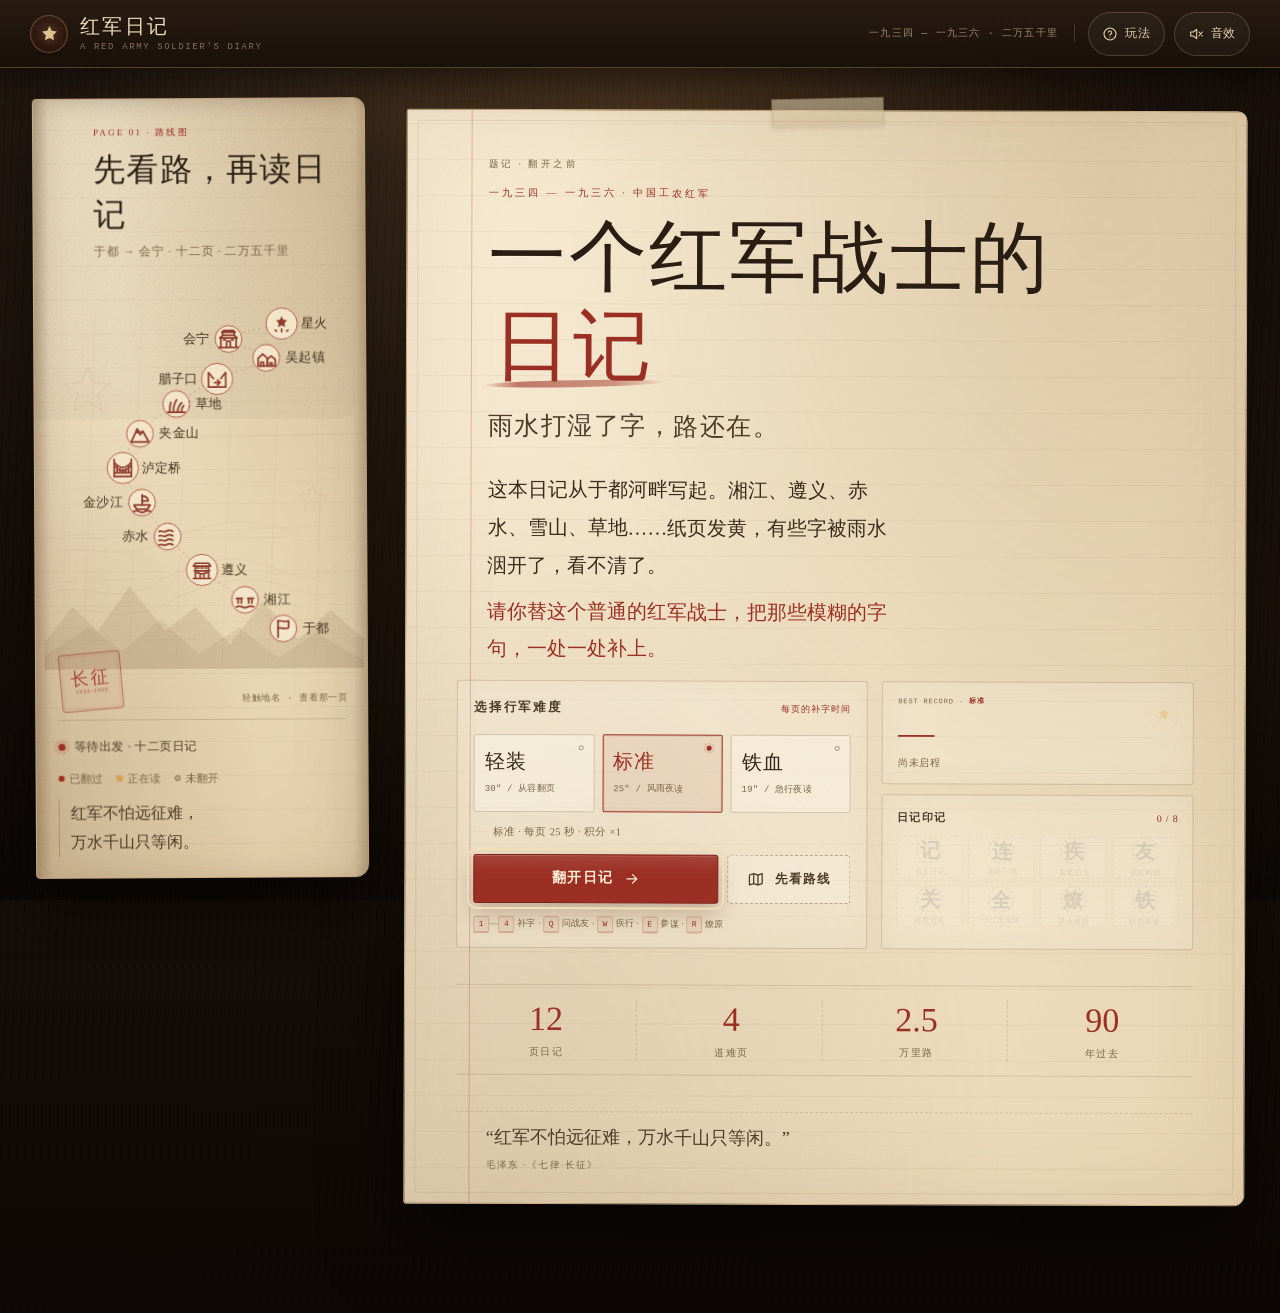
==== commit 3a20bc03: "更新了页面逻辑和日记功能" ====
--- a/index.html
+++ b/index.html
@@ -3,289 +3,29 @@
 <head>
 <meta charset="UTF-8">
 <meta name="viewport" content="width=device-width, initial-scale=1, viewport-fit=cover">
-<meta name="theme-color" content="#080e17">
-<title>星火长征 · 重走长征路</title>
-<meta name="description" content="纪念中国工农红军长征胜利九十周年：十二站星火问答，三种题型、五格星火、燎原时刻，支持手机与电脑。">
-<link rel="icon" href="data:image/svg+xml,%3Csvg xmlns='http://www.w3.org/2000/svg' viewBox='0 0 64 64'%3E%3Crect width='64' height='64' rx='15' fill='%23070a10'/%3E%3Cpath d='M32 12l5.7 12 13.2 1.8-9.6 9.3 2.4 13.1L32 42l-11.7 6.2 2.4-13.1-9.6-9.3 13.2-1.8z' fill='%23e8c485'/%3E%3Ccircle cx='32' cy='32' r='3' fill='%23c94832'/%3E%3C/svg%3E">
+<meta name="theme-color" content="#2a1d12">
+<title>一个红军战士的日记 · 长征补字</title>
+<meta name="description" content="翻开一本纸张发黄的红军日记，替一位普通战士补上被雨水洇开的字句。十二页日记，二万五千里。">
+<link rel="icon" href="data:image/svg+xml,%3Csvg xmlns='http://www.w3.org/2000/svg' viewBox='0 0 64 64'%3E%3Crect width='64' height='64' rx='12' fill='%23efe0c2'/%3E%3Cpath d='M14 14h32v36H14z' fill='none' stroke='%238c2f24' stroke-width='2'/%3E%3Cpath d='M20 22h20M20 29h20M20 36h14' stroke='%235b4630' stroke-width='2' stroke-linecap='round'/%3E%3Cpath d='M43 40l3.2 6.8 7.3 1-5.4 5.2 1.3 7.3-6.4-3.5-6.4 3.5 1.3-7.3-5.4-5.2 7.3-1z' fill='%239c2f22'/%3E%3C/svg%3E">
 <link rel="stylesheet" href="styles.css">
+<link rel="stylesheet" href="diary.css">
 </head>
-<body class="prologue-open">
-
-<div class="bg" aria-hidden="true">
-  <canvas id="bgStars"></canvas>
-  <div class="bg-nebula"></div>
-  <div class="bg-grid"></div>
-  <div class="bg-grain"></div>
-  <div class="bg-vignette"></div>
-</div>
-
-<!-- ============ 序章 ============ -->
-<section class="prologue" id="prologue" role="dialog" aria-modal="true" aria-label="长征序章：一九三四年，中央红军踏上征途" tabindex="-1">
-  <div class="pro-inner" id="proInner">
-    <div class="pro-scene" id="proScene" aria-hidden="true">
-      <svg class="pro-landscape" viewBox="0 0 1600 900" preserveAspectRatio="xMidYMax slice" aria-hidden="true" focusable="false">
-        <defs>
-          <linearGradient id="proSkyGrad" x1="0" y1="0" x2="0" y2="1">
-            <stop offset="0" stop-color="#04060d"/>
-            <stop offset=".42" stop-color="#080b12"/>
-            <stop offset=".7" stop-color="#140c0c"/>
-            <stop offset=".88" stop-color="#2b150d"/>
-            <stop offset="1" stop-color="#3c1c0e"/>
-          </linearGradient>
-          <linearGradient id="proFarGrad" x1="0" y1="0" x2="0" y2="1">
-            <stop offset="0" stop-color="#241613"/>
-            <stop offset="1" stop-color="#0e0908"/>
-          </linearGradient>
-          <linearGradient id="proMidGrad" x1="0" y1="0" x2="0" y2="1">
-            <stop offset="0" stop-color="#17100d"/>
-            <stop offset="1" stop-color="#090605"/>
-          </linearGradient>
-          <linearGradient id="proNearGrad" x1="0" y1="0" x2="0" y2="1">
-            <stop offset="0" stop-color="#070504"/>
-            <stop offset="1" stop-color="#020202"/>
-          </linearGradient>
-          <radialGradient id="proRidgeGlow" cx="50%" cy="70%" r="56%">
-            <stop offset="0" stop-color="#e98b4e" stop-opacity=".34"/>
-            <stop offset=".5" stop-color="#b04d26" stop-opacity=".14"/>
-            <stop offset="1" stop-color="#8f3518" stop-opacity="0"/>
-          </radialGradient>
-          <radialGradient id="proVillageGlow" cx="50%" cy="50%" r="50%">
-            <stop offset="0" stop-color="#f0a260" stop-opacity=".3"/>
-            <stop offset="1" stop-color="#e39b5c" stop-opacity="0"/>
-          </radialGradient>
-          <linearGradient id="proRiverGrad" x1="0" y1="0" x2="1" y2="0">
-            <stop offset="0" stop-color="#d88a54" stop-opacity="0"/>
-            <stop offset=".5" stop-color="#e9ab74" stop-opacity=".22"/>
-            <stop offset="1" stop-color="#d88a54" stop-opacity="0"/>
-          </linearGradient>
-          <symbol id="proSoldier" viewBox="0 0 20 44">
-            <circle cx="8.2" cy="5.2" r="3.2"/>
-            <path d="M5.4 9h5.6l1.2 8.2-1.6 1.2-.3 4.8 3.2 9.4h-2.7l-3.1-8-2.9 8H2.3l3.1-9.6-.7-4.5-1.9-.8z"/>
-            <path d="M11.2 16.8 17 5.4" fill="none" stroke="#040201" stroke-width="1.6" stroke-linecap="round"/>
-            <path d="M16.7 6.3 18.8 2.5" fill="none" stroke="#040201" stroke-width="1.1" stroke-linecap="round"/>
-            <path d="M4.6 10.4l6.4-.4" fill="none" stroke="#040201" stroke-width="1.3" opacity=".65"/>
-          </symbol>
-        </defs>
-        <rect width="1600" height="900" fill="url(#proSkyGrad)"/>
-        <ellipse cx="860" cy="606" rx="640" ry="210" fill="url(#proRidgeGlow)"/>
-        <path d="M0 574l92-42 79 28 87-56 86 44 97-70 87 50 98-42 86 54 108-40 90 48 94-36 98 50 102-34 98 42 106-38 104 34 88-24v366H0Z" fill="url(#proFarGrad)" opacity=".86"/>
-        <path d="M0 648c140-36 240-8 356-28 106-18 190 26 310 8 124-18 212 24 338 8 124-16 214 24 336 4 112-18 188 8 260-10v274H0Z" fill="url(#proMidGrad)"/>
-        <ellipse cx="272" cy="666" rx="170" ry="64" fill="url(#proVillageGlow)"/>
-        <g fill="#070403">
-          <path d="M120 684v-34h44v34zM114 650l28-18 28 18z"/>
-          <path d="M178 684v-26h34v26zM172 658l23-15 23 15z"/>
-          <path d="M302 684v-40h30v40zM296 644l21-17 21 17z"/>
-          <path d="M254 684v-46h18v46z"/>
-          <path d="M246 638h34l-17-15z"/>
-          <path d="M249 623h28l-14-13z"/>
-          <path d="M253 610h20l-10-11z"/>
-          <path d="M261 598v-12h3v12z"/>
-        </g>
-        <circle class="pro-lantern" cx="263" cy="666" r="1.7" fill="#e69055" opacity=".7"/>
-        <g fill="none" stroke="#070403" stroke-width="2.4" stroke-linecap="round">
-          <path d="M76 686v-48M76 654l-12-14M76 664l13-17M68 644l-7-8M84 641l9-8"/>
-          <path d="M458 690v-40M458 664l-10-14M458 672l11-15"/>
-          <path d="M104 692v-26M104 682l-9-10M104 686l8-11"/>
-        </g>
-        <path d="M0 764c168-36 296-8 452-26 166-20 296 14 452-8 160-22 310 14 466-10 110-18 180 0 230-12v192H0Z" fill="url(#proNearGrad)"/>
-        <path d="M0 764c168-36 296-8 452-26 166-20 296 14 452-8 160-22 310 14 466-10 110-18 180 0 230-12" fill="none" stroke="rgba(214,138,86,.18)" stroke-width="1.6"/>
-        <path d="M0 824c220-12 420 10 640-2s450 8 660-4 240-4 300-10v92H0Z" fill="url(#proRiverGrad)"/>
-        <g class="pro-marchers" fill="#040201">
-          <use href="#proSoldier" x="576" y="694" width="20" height="44"/>
-          <use href="#proSoldier" x="600" y="695" width="20" height="44"/>
-          <use href="#proSoldier" x="624" y="694" width="20" height="44"/>
-          <use href="#proSoldier" x="648" y="696" width="20" height="44"/>
-          <use href="#proSoldier" x="672" y="695" width="20" height="44"/>
-          <use href="#proSoldier" x="696" y="698" width="20" height="44"/>
-          <use href="#proSoldier" x="720" y="696" width="20" height="44"/>
-          <use href="#proSoldier" x="744" y="699" width="20" height="44"/>
-          <use href="#proSoldier" x="768" y="697" width="20" height="44"/>
-        </g>
-      </svg>
-      <div class="pro-moon"></div>
-      <div class="pro-milkyway"></div>
-      <div class="pro-haze"></div>
-      <svg class="extra-ridge" viewBox="0 0 1200 400" preserveAspectRatio="none" aria-hidden="true" style="position:absolute;inset:35% 0 0;width:100%;height:65%;pointer-events:none"><path d="M0 210L120 128 200 172 340 72 470 158 600 98 730 176 880 80 1020 164 1120 116 1200 190V400H0Z" fill="#18202a" opacity=".4"/><path d="M0 278L170 206 280 258 420 166 560 250 740 190 860 266 1050 198 1200 270V400H0Z" fill="#10151e" opacity=".55"/></svg><div class="pro-mist m1"></div>
-      <div class="pro-mist m2"></div>
-      <div class="pro-smoke s1"></div>
-      <div class="pro-smoke s2"></div>
-      <div class="pro-vignette"></div>
-      <div class="pro-grain"></div>
-    </div>
-
-    <div class="pro-fires" aria-hidden="true">
-      <div class="pro-blaze z1"></div>
-      <div class="pro-blaze z2"></div>
-      <div class="pro-blaze z3"></div>
-    </div>
-
-    <div class="pro-photo" aria-hidden="true">
-      <div class="wind-motes">
-        <i></i><i></i><i></i><i></i><i></i><i></i><i></i><i></i>
-      </div>
-    </div>
-
-<div class="pro-hero cinema-hero" aria-hidden="true">
-<svg id="cinemaHero" viewBox="0 0 700 600" preserveAspectRatio="xMidYMid meet" focusable="false" aria-hidden="true">
-<defs>
- <linearGradient id="cinemaUniform" x1="0" x2="1"><stop stop-color="#080e16"/><stop offset=".7" stop-color="#131d26"/><stop offset="1" stop-color="#384039"/></linearGradient>
- <linearGradient id="cinemaRim" x1="0" x2="1"><stop stop-color="#685339" stop-opacity=".12"/><stop offset=".85" stop-color="#c59a60" stop-opacity=".65"/><stop offset="1" stop-color="#edd19a" stop-opacity=".85"/></linearGradient>
- <radialGradient id="cinemaBacklight"><stop stop-color="#c88e49" stop-opacity=".23"/><stop offset=".4" stop-color="#ad763f" stop-opacity=".09"/><stop offset="1" stop-color="#bc864d" stop-opacity="0"/></radialGradient>
- <linearGradient id="cinemaRock" x1="0" y1="0" x2="0" y2="1"><stop stop-color="#202327"/><stop offset="1" stop-color="#060b12"/></linearGradient>
-</defs>
-<ellipse class="cinema-light" cx="255" cy="273" rx="300" ry="270" fill="url(#cinemaBacklight)"/>
-<!-- The rocky ledge and upward-facing profile establish a low camera angle. -->
-<path d="M0 578 52 553 95 550 128 532 178 536 224 547 274 542 343 565 480 600H0Z" fill="url(#cinemaRock)"/>
-<path d="M52 553 95 550 128 532 178 536 224 547 274 542" stroke="#b38b56" stroke-opacity=".25" fill="none"/>
-<g class="hero-figure" fill="url(#cinemaUniform)" stroke="url(#cinemaRim)" stroke-width="1.25" stroke-linejoin="round">
- <!-- Bent, separate legs with gaiters and grounded boots. -->
- <path d="M133 370 170 372 162 422 145 479 143 527 115 535 111 526 119 477 128 420Z"/>
- <path d="M162 372 188 369 197 426 220 483 231 528 207 538 196 531 190 487 165 437 151 416Z"/>
- <path d="M115 523 143 520 146 535 132 541 104 540 101 534Z" fill="#080e14"/>
- <path d="M206 525 231 522 235 531 254 536 255 544 216 545 200 536Z" fill="#080e14"/>
- <!-- Tunic, belt, shoulder and a compact marching pack. -->
- <path d="M113 281 100 293 101 352 119 365 128 316Z" fill="#101923"/>
- <path d="M143 265 162 266 180 278 185 322 192 377 169 387 126 380 123 333 121 292Z"/>
- <path d="M127 353 184 352 187 363 128 366Z" fill="#372e25"/>
- <path d="M153 352h10v12h-10z" fill="#7d6848" stroke="none"/>
- <path d="M133 288 169 348M137 286 173 346" stroke="#716348" stroke-opacity=".5" stroke-width="2"/>
- <path d="M133 311h14v17h-14M167 307h12v17h-12" fill="none" stroke="#697064" stroke-opacity=".25"/>
- <!-- Neck and angular side-profile, not a circular head. -->
- <path d="M144 249 144 269 157 278 169 265 165 248Z"/>
- <path d="M139 226 146 214 163 214 175 225 174 235 180 241 173 245 172 254 161 260 148 252 140 240Z"/>
- <path d="M150 234 154 230 155 238M168 230h4" fill="none" stroke="#b1966b" stroke-opacity=".45"/>
- <!-- Recognisable military cap, broad brim and fabric crown. -->
- <path d="M136 224 138 212 146 204 166 207 175 217 174 224Z"/>
- <path d="M137 222 172 220 184 224 180 229 151 228 137 230Z" fill="#1c252b"/>
- <path d="m153 211 1.2 2.3 2.6.4-1.9 1.8.5 2.6-2.4-1.2-2.3 1.2.4-2.6-1.8-1.8 2.5-.4z" fill="#85372a" stroke="none"/>
- <!-- Raised upper arm and forearm end exactly at the pole x=207. -->
- <path d="M165 278 178 270 187 249 197 222 210 226 204 258 187 296 176 302Z"/>
- <path d="M194 224 196 214 202 210 211 211 215 216 213 227 205 231Z" fill="#32392f"/>
- <!-- Lower supporting hand also encloses the same solid pole. -->
- <path d="M129 285 117 298 130 329 165 339 204 318 200 306 164 319 144 307 139 291Z"/>
- <path d="M198 307 202 300 210 299 216 304 214 314 206 321 200 319Z" fill="#32392f"/>
- <path d="M139 384 155 384M172 386 182 381M120 482 143 487M193 486 219 479" fill="none" stroke="#9c926e" stroke-opacity=".3"/>
-</g>
-<g class="hero-pole"><path d="M207 43V546" stroke="#171e21" stroke-width="7" stroke-linecap="round"/><path d="M209 44V546" stroke="#c5a06a" stroke-opacity=".65" stroke-width="1.7"/><path d="m207 28-4 15h8Z" fill="#ad9062"/></g>
-<!-- Fingers in front of pole guarantee the grip remains connected throughout. -->
-<path d="M203 216h9m-9 5h9m-8 84h9m-10 5h9" stroke="#a5926d" stroke-opacity=".65" stroke-width="2.5" stroke-linecap="round"/>
-<g class="hero-flag" id="cinemaCloth"></g>
-<path id="cinemaFlagEdge" fill="none" stroke="#eac08b" stroke-opacity=".5" stroke-width="1"/>
-</svg>
-<div class="hero-embers"><i></i><i></i><i></i><i></i></div>
-</div>
-
-    <canvas class="pro-stars-canvas" id="proStars" aria-hidden="true"></canvas>
-
-    <svg class="pro-constellation" id="proConstellation" viewBox="0 0 1000 620" preserveAspectRatio="xMidYMid slice" aria-hidden="true" focusable="false">
-      <defs>
-        <radialGradient id="pcNodeGlow">
-          <stop offset="0" stop-color="#fff4d6" stop-opacity=".95"/>
-          <stop offset=".35" stop-color="#f1cd8d" stop-opacity=".45"/>
-          <stop offset="1" stop-color="#e8c485" stop-opacity="0"/>
-        </radialGradient>
-        <filter id="pcSoft" x="-120%" y="-120%" width="340%" height="340%">
-          <feGaussianBlur stdDeviation="2.2"/>
-        </filter>
-      </defs>
-      <path class="pc-route" id="pcRoute" d="M92 548C188 512 236 456 318 424S466 372 534 318 668 258 742 208 870 138 934 84"/>
-      <g class="pc-nodes" id="pcNodes"></g>
-      <g class="pc-big" id="pcBig">
-        <circle cx="934" cy="84" r="17" fill="url(#pcNodeGlow)" filter="url(#pcSoft)"/>
-        <circle cx="934" cy="84" r="3.4" fill="#fff4d6"/>
-        <path d="M934 65v8M934 95v8M915 84h8M945 84h8" stroke="#f6dfa9" stroke-width="1" opacity=".8"/>
-      </g>
-    </svg>
-
-    <div class="pro-ui">
-      <header class="pro-top">
-        <p class="pro-label"><i></i>序章 · 一九三四</p>
-        <button class="pro-skip" id="introSkip" type="button">跳过序章 <kbd>Esc</kbd></button>
-      </header>
-
-      <div class="pro-captions" aria-live="polite">
-        <article class="pro-card" data-pro-card="0" aria-hidden="true">
-          <p class="pro-kicker">1934.10 · 江西于都</p>
-          <h2 class="pro-title">八万六千人，<br><em>星夜渡河</em></h2>
-          <p class="pro-sub">中央红军告别中央苏区，踏上战略转移之路。</p>
-          <p class="pro-fact"><b>史实</b>8.6万余人 · 于都河被称为“长征第一渡”</p>
-        </article>
-        <article class="pro-card" data-pro-card="1" aria-hidden="true">
-          <p class="pro-kicker">1934.11—12 · 广西湘江</p>
-          <h2 class="pro-title">血战湘江，<br><em>最沉重的一页</em></h2>
-          <p class="pro-sub">红军以巨大牺牲掩护中央纵队渡江，人数锐减。</p>
-          <p class="pro-fact"><b>史实</b>中央红军由8.6万余人减至3万余人 · 长征中最惨烈一战</p>
-        </article>
-        <article class="pro-card" data-pro-card="2" aria-hidden="true">
-          <p class="pro-kicker">1935.01 · 贵州遵义</p>
-          <h2 class="pro-title">一场会议，<br><em>扭转航向</em></h2>
-          <p class="pro-sub">遵义会议在危急关头挽救了党、挽救了红军、挽救了中国革命。</p>
-          <p class="pro-fact"><b>史实</b>1935.1.15—17 · 生死攸关的转折点 · 独立自主解决路线问题</p>
-        </article>
-        <article class="pro-card" data-pro-card="3" aria-hidden="true">
-          <p class="pro-kicker">1935.05 · 金沙江—大渡河</p>
-          <h2 class="pro-title">七条小船，<br><em>十三根铁索</em></h2>
-          <p class="pro-sub">巧渡金沙江、飞夺泸定桥，红军在绝境中打开北上通道。</p>
-          <p class="pro-fact"><b>史实</b>7条小船9天9夜 · 22名勇士攀13根铁索夺桥</p>
-        </article>
-        <article class="pro-card" data-pro-card="4" aria-hidden="true">
-          <p class="pro-kicker">1935.06—1936.10 · 雪山草地—会宁</p>
-          <h2 class="pro-title">以双脚，<br><em>丈量信仰</em></h2>
-          <p class="pro-sub">翻雪山、过草地、突破腊子口，三大主力最终会师。</p>
-          <p class="pro-fact"><b>史实</b>夹金山 · 松潘草地 · 1936.10 会宁会师 · 二万五千里</p>
-        </article>
-      </div>
-
-      <div class="pro-final" data-pro-final aria-hidden="true">
-        <div class="pro-final-inner">
-          <span class="pro-epic-star" aria-hidden="true">
-            <svg viewBox="0 0 24 24"><path d="M12 2.6l2.8 6 6.5.9-4.7 4.6 1.1 6.5-5.7-3-5.7 3 1.1-6.5L2.7 9.5l6.5-.9z"/></svg>
-          </span>
-          <p class="pro-kicker">THE LONG MARCH · 1934—1936</p>
-          <h2 class="pro-epic">长征</h2>
-          <p class="pro-epic-sub">二万五千里 · 星火不灭</p>
-          <div class="pro-epic-facts" aria-label="长征关键史实">
-            <span><b>1934.10</b>于都出发 · 长征第一渡</span>
-            <span><b>1935.01</b>遵义会议 · 生死攸关的转折点</span>
-            <span><b>1936.10</b>会宁会师 · 三大主力胜利会师</span>
-          </div>
-          <p class="pro-epic-note">纵横十余省 · 翻越雪山草地 · 行程约二万五千里</p>
-          <button class="pro-enter" id="proEnter" type="button">
-            由此启程
-            <svg viewBox="0 0 24 24" aria-hidden="true"><path d="M5 12h13M12.5 6l6 6-6 6"/></svg>
-          </button>
-          <p class="pro-auto" id="proAuto">稍候，自动启程</p>
-        </div>
-      </div>
-
-      <div class="pro-bottom">
-        <div class="pro-acts" aria-hidden="true">
-          <i data-act-dot="0"></i><i data-act-dot="1"></i><i data-act-dot="2"></i><i data-act-dot="3"></i><i data-act-dot="4"></i>
-          <span>一九三四 · 一九三六</span>
-        </div>
-        <p class="pro-hint" id="proHint">
-          <svg viewBox="0 0 24 24" aria-hidden="true"><path d="M4 9v6h4l5 4V5L8 9H4z"/><path d="M16.5 8.5a5 5 0 010 7"/></svg>
-          <span>轻触画面 · 开启声效</span>
-        </p>
-      </div>
-    </div>
-    <div class="pro-progress" aria-hidden="true"><i id="proProgressBar"></i></div>
-  </div>
-  <div class="pro-edge" aria-hidden="true"></div>
-  <canvas class="pro-reveal-canvas" id="proReveal" aria-hidden="true"></canvas>
-</section>
+<body class="diary">
+
+<div class="desk-glow" aria-hidden="true"></div>
+<div class="bg" aria-hidden="true"><div class="bg-grain"></div><div class="bg-vignette"></div></div>
 
 <!-- ============ 顶栏 ============ -->
 <header class="topbar" id="topbar">
   <div class="topbar-inner">
-    <div class="brand" aria-label="星火长征">
+    <div class="brand" aria-label="一个红军战士的日记">
       <span class="brand-mark" aria-hidden="true">
-        <svg viewBox="0 0 24 24"><path d="M12 2.5l2.9 6.1 6.6.9-4.8 4.7 1.2 6.6-5.9-3.1-5.9 3.1 1.2-6.6L2.5 9.5l6.6-.9L12 2.5z"/></svg>
+        <svg viewBox="0 0 24 24"><path d="M12 2.6l2.8 6 6.5.9-4.7 4.6 1.1 6.5-5.7-3-5.7 3 1.1-6.5L2.7 9.5l6.5-.9z"/></svg>
       </span>
-      <span class="brand-text"><b>星火长征</b><i>THE LONG MARCH</i></span>
+      <span class="brand-text"><b>红军日记</b><i>A RED ARMY SOLDIER'S DIARY</i></span>
     </div>
     <div class="top-actions">
-      <span class="anniversary">1936 — 2026 · 长征胜利 90 周年</span>
+      <span class="anniversary">一九三四 — 一九三六 · 二万五千里</span>
       <span class="mode-chip" id="modeChip" hidden>标准</span>
       <button class="icon-btn" id="helpBtn" type="button" aria-label="玩法说明" title="玩法说明">
         <svg viewBox="0 0 24 24" aria-hidden="true"><circle cx="12" cy="12" r="9"/><path d="M9.4 9.2a2.7 2.7 0 015.2.8c0 1.8-2.6 2.1-2.6 3.7"/><path d="M12 17.2v.1"/></svg>
@@ -306,29 +46,29 @@
 
 <!-- ============ 主体 ============ -->
 <main class="app">
-  <aside class="journey" id="journeyPanel" aria-label="长征路线图">
+  <aside class="journey" id="journeyPanel" aria-label="长征路线图，第一页">
     <button class="journey-close" id="routeClose" type="button" aria-label="关闭路线图">
       <svg viewBox="0 0 24 24" aria-hidden="true"><path d="M6 6l12 12M18 6L6 18"/></svg>
     </button>
     <div class="journey-head">
-      <p class="kicker">THE LONG MARCH · 1934—1936</p>
-      <h2>征途十二站</h2>
-      <p class="journey-desc">于都 → 会宁 · 二万五千里</p>
+      <p class="kicker">PAGE 01 · 路线图</p>
+      <h2>先看路，再读日记</h2>
+      <p class="journey-desc">于都 → 会宁 · 十二页 · 二万五千里</p>
     </div>
     <div class="map-frame" id="mapFrame">
       <div class="map-svg" id="routeMap" role="group" aria-label="长征路线示意图：从江西于都出发，经湘江、遵义、赤水、金沙江、泸定桥、夹金山、草地、腊子口、吴起镇，到会宁会师，最终星火相传。"></div>
       <div class="map-stamp" aria-hidden="true"><b>长征</b><small>1934—1936</small></div>
-      <p class="map-tip">轻触星站 · 查看行军手记</p>
+      <p class="map-tip">轻触地名 · 查看那一页</p>
     </div>
     <div class="journey-status">
       <div class="status-row">
         <span class="status-beacon" aria-hidden="true"></span>
-        <p id="journeyStatusText" aria-live="polite">等待出发 · 十二站征途</p>
+        <p id="journeyStatusText" aria-live="polite">等待出发 · 十二页日记</p>
       </div>
       <div class="legend" aria-hidden="true">
-        <span><i class="lg-done"></i>已抵达</span>
-        <span><i class="lg-current"></i>正在此地</span>
-        <span><i class="lg-wait"></i>待出发</span>
+        <span><i class="lg-done"></i>已翻过</span>
+        <span><i class="lg-current"></i>正在读</span>
+        <span><i class="lg-wait"></i>未翻开</span>
       </div>
       <blockquote class="journey-quote">红军不怕远征难，<br>万水千山只等闲。</blockquote>
     </div>
@@ -338,174 +78,178 @@
   <section class="stage-area" id="stageArea">
     <!-- 开始页 -->
     <section class="screen start-screen" id="startScreen" aria-labelledby="gameTitle">
-      <svg class="hero-chart" viewBox="0 0 900 460" aria-hidden="true" focusable="false">
-        <g class="hc-dots">
-          <circle cx="80" cy="92" r="1.4"/><circle cx="164" cy="48" r="1"/><circle cx="238" cy="138" r="1.2"/>
-          <circle cx="328" cy="60" r="1.5"/><circle cx="408" cy="122" r="1"/><circle cx="492" cy="38" r="1.2"/>
-          <circle cx="586" cy="108" r="1.5"/><circle cx="676" cy="56" r="1"/><circle cx="760" cy="132" r="1.2"/>
-          <circle cx="840" cy="72" r="1.4"/><circle cx="118" cy="212" r="1"/><circle cx="286" cy="252" r="1.2"/>
-          <circle cx="468" cy="216" r="1"/><circle cx="648" cy="262" r="1.2"/><circle cx="812" cy="218" r="1"/>
-        </g>
-        <g class="hc-lines">
-          <path d="M80 92 164 48 238 138 328 60 408 122 492 38"/>
-          <path d="M586 108 676 56 760 132 840 72"/>
-          <circle cx="492" cy="38" r="3"/>
-        </g>
-      </svg>
-      <div class="hero-mark" aria-hidden="true">90</div>
-      <p class="eyebrow">
-        <svg viewBox="0 0 24 24" aria-hidden="true"><path d="M12 2.5l2.9 6.1 6.6.9-4.8 4.7 1.2 6.6-5.9-3.1-5.9 3.1 1.2-6.6L2.5 9.5l6.6-.9L12 2.5z"/></svg>
-        纪念中国工农红军长征胜利九十周年
-        <span class="eyebrow-line" aria-hidden="true"></span>
-      </p>
-      <h1 class="hero-title" id="gameTitle"><span>重走</span><em>长征</em><span>路</span></h1>
-      <p class="hero-sub">十二站星火问答，重走二万五千里</p>
-      <p class="hero-copy">从于都河畔的星夜，到会宁城下的会师。三种题型、五格星火、<span class="nowrap">四道险关</span>——这一次，不只是答题，而是沿着长征的路，点亮一张星图。</p>
-
-      <div class="start-stats" aria-label="游戏信息">
-        <div><strong>12</strong><span>星站</span></div>
-        <div><strong>4</strong><span>险关</span></div>
-        <div><strong>3</strong><span>题型</span></div>
-        <div><strong>8</strong><span>印记</span></div>
+      <div class="cover-sheet">
+        <span class="cover-tape" aria-hidden="true"></span>
+        <p class="cover-page-no" aria-hidden="true">题记 · 翻开之前</p>
+
+        <div class="mobile-route" aria-label="长征路线：于都到会宁">
+          <div class="mobile-route-head"><span>第一页 · 路线图</span><span>于都 → 会宁</span></div>
+          <div class="mobile-route-track" id="mobileRouteTrack"></div>
+        </div>
+
+        <header class="cover-head">
+          <p class="cover-kicker">一九三四 — 一九三六 · 中国工农红军</p>
+          <h1 class="cover-title" id="gameTitle">一个红军战士的<br><em>日记</em></h1>
+          <p class="cover-sub">雨水打湿了字，路还在。</p>
+        </header>
+
+        <div class="cover-intro">
+          <p>这本日记从于都河畔写起。湘江、遵义、赤水、雪山、草地……纸页发黄，有些字被雨水洇开了，看不清了。</p>
+          <p>请你替这个普通的红军战士，把那些模糊的字句，一处一处补上。</p>
+        </div>
+
+        <div class="cover-stats" aria-label="日记信息">
+          <div><strong>12</strong><span>页日记</span></div>
+          <div><strong>4</strong><span>道难页</span></div>
+          <div><strong>2.5</strong><span>万里路</span></div>
+          <div><strong>90</strong><span>年过去</span></div>
+        </div>
+
+        <div class="start-grid">
+          <div class="launch-panel">
+            <div class="panel-head">
+              <span>选择行军难度</span>
+              <small>每页的补字时间</small>
+            </div>
+            <div class="modes" id="modeSelect" role="radiogroup" aria-label="行军难度">
+              <button class="mode-card" type="button" data-mode="easy" role="radio" aria-checked="false">
+                <span class="mode-dot" aria-hidden="true"></span>
+                <b>轻装</b>
+                <small>30″ / 从容翻页</small>
+              </button>
+              <button class="mode-card" type="button" data-mode="normal" role="radio" aria-checked="false">
+                <span class="mode-dot" aria-hidden="true"></span>
+                <b>标准</b>
+                <small>25″ / 风雨夜读</small>
+              </button>
+              <button class="mode-card" type="button" data-mode="hard" role="radio" aria-checked="false">
+                <span class="mode-dot" aria-hidden="true"></span>
+                <b>铁血</b>
+                <small>19″ / 急行夜读</small>
+              </button>
+            </div>
+            <p class="mode-note" id="modeNote">标准 · 每页 25 秒 · 积分 ×1.0</p>
+
+            <div class="hero-actions">
+              <button class="btn btn-primary btn-start" id="startBtn" type="button">
+                <span>翻开日记</span>
+                <svg viewBox="0 0 24 24" aria-hidden="true"><path d="M5 12h14M13 6l6 6-6 6"/></svg>
+              </button>
+              <button class="btn btn-ghost" id="previewBtn" type="button">
+                <svg viewBox="0 0 24 24" aria-hidden="true"><path d="M3 6l6-2 6 2 6-2v14l-6 2-6-2-6 2V6z"/><path d="M9 4v14M15 6v14"/></svg>
+                先看路线
+              </button>
+            </div>
+            <p class="start-note"><kbd>1</kbd>—<kbd>4</kbd> 补字 · <kbd>Q</kbd> 问战友 · <kbd>W</kbd> 疾行 · <kbd>E</kbd> 参谋 · <kbd>R</kbd> 燎原</p>
+          </div>
+
+          <div class="start-side">
+            <div class="best-card">
+              <span class="best-kicker">BEST RECORD · <b id="bestModeLabel">标准</b></span>
+              <strong id="bestScoreText">—</strong>
+              <small id="bestNote">尚未翻开</small>
+              <span class="best-star" aria-hidden="true">
+                <svg viewBox="0 0 24 24"><path d="M12 2.5l2.9 6.1 6.6.9-4.8 4.7 1.2 6.6-5.9-3.1-5.9 3.1 1.2-6.6L2.5 9.5l6.6-.9L12 2.5z"/></svg>
+              </span>
+            </div>
+            <div class="marks-card">
+              <div class="marks-head"><span>日记印记</span><b id="marksCount">0 / 8</b></div>
+              <div class="marks-row" id="startMarks" aria-label="日记印记收藏"></div>
+            </div>
+          </div>
+        </div>
+
+        <blockquote class="cover-quote">
+          “红军不怕远征难，万水千山只等闲。”
+          <cite>毛泽东 ·《七律·长征》</cite>
+        </blockquote>
       </div>
-
-      <div class="start-grid">
-        <div class="launch-panel">
-          <div class="panel-head">
-            <span>选择行军难度</span>
-            <small>DIFFICULTY</small>
-          </div>
-          <div class="modes" id="modeSelect" role="radiogroup" aria-label="行军难度">
-            <button class="mode-card" type="button" data-mode="easy" role="radio" aria-checked="false">
-              <span class="mode-dot" aria-hidden="true"></span>
-              <b>轻装</b>
-              <small>30″ / 从容识途</small>
-            </button>
-            <button class="mode-card" type="button" data-mode="normal" role="radio" aria-checked="false">
-              <span class="mode-dot" aria-hidden="true"></span>
-              <b>标准</b>
-              <small>25″ / 风雨兼程</small>
-            </button>
-            <button class="mode-card" type="button" data-mode="hard" role="radio" aria-checked="false">
-              <span class="mode-dot" aria-hidden="true"></span>
-              <b>铁血</b>
-              <small>19″ / 向死而生</small>
-            </button>
-          </div>
-          <p class="mode-note" id="modeNote">标准 · 25 秒作答 · 积分 ×1.0</p>
-
-          <div class="hero-actions">
-            <button class="btn btn-primary btn-start" id="startBtn" type="button">
-              <span>踏上征途</span>
-              <svg viewBox="0 0 24 24" aria-hidden="true"><path d="M5 12h14M13 6l6 6-6 6"/></svg>
-            </button>
-            <button class="btn btn-ghost" id="previewBtn" type="button">
-              <svg viewBox="0 0 24 24" aria-hidden="true"><path d="M3 6l6-2 6 2 6-2v14l-6 2-6-2-6 2V6z"/><path d="M9 4v14M15 6v14"/></svg>
-              先看路线
-            </button>
-          </div>
-          <p class="start-note"><kbd>1</kbd>—<kbd>4</kbd> 作答 · <kbd>Q</kbd><kbd>W</kbd><kbd>E</kbd> 锦囊 · <kbd>R</kbd> 燎原 · 险关军功 ×1.5</p>
-        </div>
-
-        <div class="start-side">
-          <div class="best-card">
-            <span class="best-kicker">BEST RECORD · <b id="bestModeLabel">标准</b></span>
-            <strong id="bestScoreText">—</strong>
-            <small id="bestNote">尚未启程</small>
-            <span class="best-star" aria-hidden="true">
-              <svg viewBox="0 0 24 24"><path d="M12 2.5l2.9 6.1 6.6.9-4.8 4.7 1.2 6.6-5.9-3.1-5.9 3.1 1.2-6.6L2.5 9.5l6.6-.9L12 2.5z"/></svg>
-            </span>
-          </div>
-          <div class="marks-card">
-            <div class="marks-head"><span>行军印记</span><b id="marksCount">0 / 8</b></div>
-            <div class="marks-row" id="startMarks" aria-label="行军印记收藏"></div>
-          </div>
-        </div>
-      </div>
-
-      <blockquote class="hero-quote">
-        “红军不怕远征难，万水千山只等闲。”
-        <cite>毛泽东 ·《七律·长征》</cite>
-      </blockquote>
     </section>
 
-    <!-- 答题页 -->
+    <!-- 日记页 -->
     <section class="screen game-screen" id="gameScreen" aria-labelledby="questionText" hidden>
-      <div class="game-top">
-        <div class="station-head">
-          <p class="hud-kicker">第 <b id="hudStationNo">01</b> 站 <span>/ 共 12 站</span></p>
-          <h2 id="hudStationName">于都出发</h2>
-          <p class="hud-meta" id="hudStationMeta">1934.10 · 江西·于都</p>
-        </div>
-        <div class="game-meters">
-          <div class="score-meter">
-            <span>行军积分</span>
-            <strong id="scoreValue">0</strong>
-            <em class="score-float" id="scoreFloat" aria-hidden="true"></em>
-          </div>
-        </div>
-      </div>
-
-      <div class="timer-dock" id="timerDock">
-        <div class="countdown" id="timeRing" role="timer" aria-label="本题剩余时间">
-          <div class="countdown-clock">
-            <svg viewBox="0 0 48 48" aria-hidden="true">
-              <circle class="ring-bg" cx="24" cy="24" r="20.5"/>
-              <circle class="ring-fill" id="ringFill" cx="24" cy="24" r="20.5"/>
-            </svg>
-            <b><span id="timeLabel">25</span><small>秒</small></b>
-          </div>
-          <div class="countdown-main">
-            <div class="countdown-head">
-              <span class="countdown-state" id="timeState">从容作答</span>
-              <span class="countdown-label">本题倒计时</span>
-            </div>
-            <div class="countdown-track" aria-hidden="true"><i id="timeFill"></i></div>
-          </div>
-        </div>
-
-        <div class="journey-rail" id="journeyRail" aria-hidden="true"></div>
-      </div>
-
-      <div class="spark-bar">
-        <div class="spark-left">
-          <span class="spark-title">星火</span>
-          <div class="spark-pips" id="sparkPips" aria-hidden="true"></div>
-          <span class="combo-text" id="comboText">连捷 ×0</span>
-        </div>
-        <div class="spark-right">
-          <span class="blaze-active" id="blazeActive" hidden>燎原 · 本题积分 ×2</span>
-          <button class="blaze-btn" id="blazeBtn" type="button" disabled aria-label="燎原：本题积分翻倍，并延长 10 秒">
-            <svg viewBox="0 0 24 24" aria-hidden="true"><path d="M12 2.8c.4 4.2-3.7 5.7-3.7 9.4a3.7 3.7 0 007.4 0c0-1.7-.8-3.2-2-4.6-.2 1.5-1 2.4-2 2.8.6-2.7-.2-5.3.3-7.6z"/></svg>
-            燎原
-          </button>
-        </div>
-      </div>
-
-      <div class="question-card" id="questionCard">
-        <span class="key-watermark" aria-hidden="true">险</span>
+      <article class="question-card diary-page" id="questionCard">
+        <span class="key-watermark" aria-hidden="true">难</span>
+        <div class="page-topline">
+          <p class="stage-intro" id="stageIntro"></p>
+          <span class="card-index" id="cardIndex">01 / 12</span>
+        </div>
+
+        <div class="game-top">
+          <div class="station-head">
+            <p class="hud-kicker">第 <b id="hudStationNo">01</b> 页 <span>/ 共 12 页</span></p>
+            <h2 id="hudStationName">于都出发</h2>
+            <p class="hud-meta" id="hudStationMeta">1934.10 · 江西·于都</p>
+          </div>
+          <div class="game-meters">
+            <div class="score-meter">
+              <span>行军积分</span>
+              <strong id="scoreValue">0</strong>
+              <em class="score-float" id="scoreFloat" aria-hidden="true"></em>
+            </div>
+          </div>
+        </div>
+
+        <div class="timer-dock" id="timerDock">
+          <div class="countdown" id="timeRing" role="timer" aria-label="本题剩余时间">
+            <div class="countdown-clock">
+              <svg viewBox="0 0 48 48" aria-hidden="true">
+                <circle class="ring-bg" cx="24" cy="24" r="20.5"/>
+                <circle class="ring-fill" id="ringFill" cx="24" cy="24" r="20.5"/>
+              </svg>
+              <b><span id="timeLabel">25</span><small>秒</small></b>
+            </div>
+            <div class="countdown-main">
+              <div class="countdown-head">
+                <span class="countdown-state" id="timeState">慢慢认字</span>
+                <span class="countdown-label">本页时限</span>
+              </div>
+              <div class="countdown-track" aria-hidden="true"><i id="timeFill"></i></div>
+            </div>
+          </div>
+          <div class="journey-rail" id="journeyRail" aria-hidden="true"></div>
+        </div>
+
         <div class="card-top">
           <div class="card-tags">
             <span class="station-pill">
               <svg viewBox="0 0 24 24" aria-hidden="true"><path d="M12 2.5l2.9 6.1 6.6.9-4.8 4.7 1.2 6.6-5.9-3.1-5.9 3.1 1.2-6.6L2.5 9.5l6.6-.9L12 2.5z"/></svg>
               <span id="cardStationName">于都出发</span>
             </span>
-            <span class="type-tag" id="typeTag">单选</span>
-            <span class="key-tag" id="keyTag" hidden>险关 ×1.5</span>
-          </div>
-          <span class="card-index" id="cardIndex">01 / 12</span>
-        </div>
-        <p class="stage-intro" id="stageIntro"></p>
-        <h3 class="question-text" id="questionText" tabindex="-1"></h3>
+            <span class="type-tag" id="typeTag">补字</span>
+            <span class="key-tag" id="keyTag" hidden>难页 ×1.5</span>
+          </div>
+          <span class="card-caption" id="diaryCaption"></span>
+        </div>
+
+        <div class="diary-copy">
+          <h3 class="question-text" id="questionText" tabindex="-1"></h3>
+          <p class="rain-note" id="rainNote">雨水洇开了这一处。从下面四张字条里，挑一句补上。</p>
+        </div>
+
+        <div class="spark-bar">
+          <div class="spark-left">
+            <span class="spark-title">星火</span>
+            <div class="spark-pips" id="sparkPips" aria-hidden="true"></div>
+            <span class="combo-text" id="comboText">连补 ×0</span>
+          </div>
+          <div class="spark-right">
+            <span class="blaze-active" id="blazeActive" hidden>燎原 · 本页积分 ×2</span>
+            <button class="blaze-btn" id="blazeBtn" type="button" disabled aria-label="燎原：本页积分翻倍，并延长 10 秒">
+              <svg viewBox="0 0 24 24" aria-hidden="true"><path d="M12 2.8c.4 4.2-3.7 5.7-3.7 9.4a3.7 3.7 0 007.4 0c0-1.7-.8-3.2-2-4.6-.2 1.5-1 2.4-2 2.8.6-2.7-.2-5.3.3-7.6z"/></svg>
+              燎原
+            </button>
+          </div>
+        </div>
 
         <div class="tool-strip" id="toolStrip" role="group" aria-label="行军锦囊，每局各可使用一次">
           <span class="tool-label" aria-hidden="true">
             <svg viewBox="0 0 24 24"><path d="M6 4h9a3 3 0 013 3v13H8a2 2 0 01-2-2V4z"/><path d="M9 8h6M9 12h5"/></svg>
-            锦囊
+            办法
           </span>
-          <button class="tool-btn" id="toolEye" type="button" data-tool="eye" aria-label="火眼，排除两个错误选项，剩余一次" title="火眼（Q）">
-            <span class="tool-ico" aria-hidden="true"><svg viewBox="0 0 24 24"><path d="M2.5 12s3.5-6 9.5-6 9.5 6 9.5 6-3.5 6-9.5 6-9.5-6-9.5-6z"/><circle cx="12" cy="12" r="2.6"/></svg></span>
-            <span class="tool-copy"><b>火眼</b><small>排除两项</small></span>
+          <button class="tool-btn" id="toolEye" type="button" data-tool="eye" aria-label="询问战友，排除两个记错的选项，剩余一次" title="询问战友（Q）">
+            <span class="tool-ico" aria-hidden="true"><svg viewBox="0 0 24 24"><path d="M4 7h8v9H4zM12 9.5l4-2.5v8l-4-2.5"/><path d="M18.5 8.5a5 5 0 010 7"/></svg></span>
+            <span class="tool-copy"><b>询问战友</b><small>排除两项</small></span>
             <span class="tool-count" aria-hidden="true">1</span>
           </button>
           <button class="tool-btn" id="toolTime" type="button" data-tool="time" aria-label="疾行，延长十秒，剩余一次" title="疾行（W）">
@@ -521,7 +265,7 @@
         </div>
 
         <div class="hint-box" id="hintBox" hidden>
-          <b>参谋提示</b>
+          <b>参谋说</b>
           <p id="hintText"></p>
         </div>
 
@@ -529,13 +273,13 @@
 
         <div class="feedback" id="feedback" aria-live="polite" hidden>
           <div class="feedback-head">
-            <span class="feedback-badge" id="feedbackBadge">回答正确</span>
+            <span class="feedback-badge" id="feedbackBadge">补对了</span>
             <span class="feedback-points" id="feedbackPoints"></span>
           </div>
           <p class="answer-line" id="answerLine"></p>
           <div class="source-card" id="sourceCard" hidden>
             <div class="source-card-head">
-              <span class="source-card-kicker" id="sourceCardKicker">史料卡</span>
+              <span class="source-card-kicker" id="sourceCardKicker">史料附页</span>
               <span class="source-card-date" id="sourceCardDate"></span>
             </div>
             <h4 id="sourceCardTitle"></h4>
@@ -550,13 +294,13 @@
         </div>
 
         <div class="card-foot">
-          <p class="keyboard-hint" id="keyboardHint">按 1—4 作答 · Q/W/E 锦囊 · R 燎原</p>
+          <p class="keyboard-hint" id="keyboardHint">按 1—4 补字 · Q 问战友 · W 疾行 · E 参谋 · R 燎原</p>
           <button class="btn btn-primary btn-next" id="nextBtn" type="button" hidden>
-            <span id="nextLabel">前往下一站</span>
+            <span id="nextLabel">翻到下一页</span>
             <svg viewBox="0 0 24 24" aria-hidden="true"><path d="M5 12h14M13 6l6 6-6 6"/></svg>
           </button>
         </div>
-      </div>
+      </article>
       <p class="game-foot-note">历史不是标准答案，而是我们共同走过的路。</p>
     </section>
 
@@ -565,11 +309,11 @@
       <div class="result-head">
         <p class="eyebrow">
           <svg viewBox="0 0 24 24" aria-hidden="true"><path d="M12 2.5l2.9 6.1 6.6.9-4.8 4.7 1.2 6.6-5.9-3.1-5.9 3.1 1.2-6.6L2.5 9.5l6.6-.9L12 2.5z"/></svg>
-          THE JOURNEY COMPLETE
+          THE DIARY CLOSES
           <span class="eyebrow-line" aria-hidden="true"></span>
         </p>
-        <h2 id="resultTitle" tabindex="-1">胜利会师</h2>
-        <p class="result-sub" id="resultSub">十二站，二万五千里，你已抵达。</p>
+        <h2 id="resultTitle" tabindex="-1">合上日记</h2>
+        <p class="result-sub" id="resultSub">十二页，二万五千里，你已读到最后一页。</p>
       </div>
 
       <div class="cert">
@@ -579,10 +323,10 @@
         <span class="cert-corner br" aria-hidden="true"></span>
         <div class="cert-inner">
           <div class="result-top">
-            <div class="seal" aria-hidden="true"><div class="seal-grid" id="rankSeal">长征先锋</div></div>
+            <div class="seal" aria-hidden="true"><div class="seal-grid" id="rankSeal">星火传人</div></div>
             <div class="rank-info">
-              <span class="rank-kicker">本次军衔 · <b id="rankMode">标准</b></span>
-              <h3 id="rankTitle">长征先锋</h3>
+              <span class="rank-kicker">本次印记 · <b id="rankMode">标准</b></span>
+              <h3 id="rankTitle">星火传人</h3>
               <p id="rankLine"></p>
             </div>
             <div class="score-big">
@@ -592,79 +336,79 @@
             </div>
           </div>
 
-          <div class="result-route" id="resultRoute" role="img" aria-label="十二站答题结果"></div>
+          <div class="result-route" id="resultRoute" role="img" aria-label="十二页日记补字结果"></div>
           <div class="result-route-ends" aria-hidden="true"><span>于都 · 1934</span><span>会宁 · 1936</span></div>
 
           <div class="result-stats">
-            <div><strong id="statCorrect">0 / 12</strong><span>答对题数</span></div>
-            <div><strong id="statAccuracy">0%</strong><span>正确率</span></div>
-            <div><strong id="statStreak">×0</strong><span>最高连捷</span></div>
-            <div><strong id="statKey">0 / 4</strong><span>险关通过</span></div>
+            <div><strong id="statCorrect">0 / 12</strong><span>补对页数</span></div>
+            <div><strong id="statAccuracy">0%</strong><span>补字准确率</span></div>
+            <div><strong id="statStreak">×0</strong><span>最高连补</span></div>
+            <div><strong id="statKey">0 / 4</strong><span>难页通过</span></div>
           </div>
 
           <div class="result-marks" id="resultMarks" hidden>
-            <p class="result-marks-title">新得行军印记</p>
+            <p class="result-marks-title">新得日记印记</p>
             <div class="result-marks-row" id="resultMarksRow"></div>
           </div>
 
           <div class="result-actions">
             <button class="btn btn-primary" id="retryBtn" type="button">
-              再走一次
+              再读一遍
               <svg viewBox="0 0 24 24" aria-hidden="true"><path d="M5 12h14M13 6l6 6-6 6"/></svg>
             </button>
             <button class="btn btn-ghost" id="shareBtn" type="button">
               <svg viewBox="0 0 24 24" aria-hidden="true"><path d="M12 16V4M7 9l5-5 5 5"/><path d="M5 14v5h14v-5"/></svg>
-              分享战绩
+              分享这一页
             </button>
           </div>
 
           <button class="review-toggle" id="reviewToggle" type="button" aria-expanded="false">
-            <span id="reviewToggleText">查看错题</span>
+            <span id="reviewToggleText">查看补错的地方</span>
             <svg viewBox="0 0 24 24" aria-hidden="true"><path d="M6 9l6 6 6-6"/></svg>
           </button>
           <div class="review-list" id="reviewList" hidden></div>
-          <p class="perfect-note" id="perfectNote" hidden>十二站全部答对，星火长明。</p>
+          <p class="perfect-note" id="perfectNote" hidden>十二页全部补对，字迹清清楚楚。</p>
 
           <p class="source-note">史实参考：中共中央党史和文献研究院等公开资料 · 本游戏为学习辅助</p>
-          <button class="home-link" id="homeBtn" type="button">返回起点</button>
+          <button class="home-link" id="homeBtn" type="button">回到第一页</button>
         </div>
       </div>
     </section>
   </section>
 </main>
 
-<!-- ============ 行军手记 ============ -->
+<!-- ============ 那一页 ============ -->
 <div class="dossier" id="dossier" hidden>
-  <button class="dossier-backdrop" id="dossierBackdrop" type="button" aria-label="关闭行军手记"></button>
+  <button class="dossier-backdrop" id="dossierBackdrop" type="button" aria-label="关闭那一页"></button>
   <article class="dossier-panel" role="dialog" aria-modal="true" aria-labelledby="dossierTitle">
-    <button class="dossier-close" id="dossierClose" type="button" aria-label="关闭行军手记">
+    <button class="dossier-close" id="dossierClose" type="button" aria-label="关闭那一页">
       <svg viewBox="0 0 24 24" aria-hidden="true"><path d="M6 6l12 12M18 6L6 18"/></svg>
     </button>
     <span class="dossier-big-index" id="dossierIndex" aria-hidden="true">03</span>
-    <p class="kicker">STATION DOSSIER · 行军手记</p>
+    <p class="kicker">A PAGE FROM THE DIARY · 那一页</p>
     <h2 id="dossierTitle">遵义会议</h2>
     <p class="dossier-meta" id="dossierMeta">1935.01 · 贵州·遵义</p>
     <p class="dossier-intro" id="dossierIntro"></p>
     <div class="dossier-note" id="dossierNote"></div>
     <div class="dossier-foot">
-      <span class="dossier-status" id="dossierStatus">尚未抵达</span>
-      <span class="dossier-seal" aria-hidden="true">星火</span>
+      <span class="dossier-status" id="dossierStatus">尚未读到</span>
+      <span class="dossier-seal" aria-hidden="true">日记</span>
     </div>
   </article>
 </div>
 
-<!-- ============ 险关预告 ============ -->
+<!-- ============ 难页预告 ============ -->
 <div class="briefing" id="briefing" hidden>
   <div class="briefing-backdrop"></div>
   <div class="briefing-panel" role="dialog" aria-modal="true" aria-labelledby="briefingTitle">
     <div class="briefing-orbit" aria-hidden="true"><i></i><i></i><i></i></div>
-    <p class="kicker">KEY PASSAGE · 险关</p>
-    <p class="briefing-no" id="briefingNo">第 03 站</p>
+    <p class="kicker">A HARD PAGE · 难页</p>
+    <p class="briefing-no" id="briefingNo">第 03 页</p>
     <h2 id="briefingTitle">遵义会议</h2>
     <p class="briefing-meta" id="briefingMeta">1935.01 · 贵州·遵义</p>
     <p class="briefing-intro" id="briefingIntro"></p>
-    <p class="briefing-rule">限时更紧 · 军功 ×1.5</p>
-    <button class="btn btn-primary" id="briefingEnter" type="button">迎战险关</button>
+    <p class="briefing-rule">雨水更急 · 时限更紧 · 军功 ×1.5</p>
+    <button class="btn btn-primary" id="briefingEnter" type="button">翻开这一页</button>
     <p class="briefing-hint">按 Enter 进入</p>
   </div>
 </div>
@@ -676,37 +420,36 @@
     <button class="help-close" id="helpClose" type="button" aria-label="关闭玩法说明">
       <svg viewBox="0 0 24 24" aria-hidden="true"><path d="M6 6l12 12M18 6L6 18"/></svg>
     </button>
-    <p class="kicker">FIELD MANUAL · 行军手册</p>
-    <h2 id="helpTitle">如何走完这一程</h2>
+    <p class="kicker">HOW TO READ · 怎么读这本日记</p>
+    <h2 id="helpTitle">替他把字补上</h2>
     <div class="help-grid">
       <section>
-        <h3><i>壹</i>三种题型</h3>
-        <p><b>单选</b> 从四个选项中选出正确答案。</p>
-        <p><b>排序</b> 按时间先后依次点选词条，选满即判定。</p>
-        <p><b>配对</b> 先点左侧、再点右侧，连成一组；全部连好后确认。</p>
+        <h3><i>壹</i>雨水洇开的字</h3>
+        <p>每一页日记都有一处被雨水打湿、字迹模糊。下面四张字条里，只有一张能补得通。</p>
+        <p>点字条，或按 <kbd>1</kbd>—<kbd>4</kbd>，把字补进空白处。</p>
       </section>
       <section>
         <h3><i>贰</i>星火与燎原</h3>
-        <p>答对可积攒 <b>星火</b>，连捷时积攒更快；答错会失去一颗。</p>
-        <p>五格全满后，可发动 <b>燎原</b>：本题积分 ×2，并延长 10 秒。</p>
+        <p>补对可积攒 <b>星火</b>，连续补对攒得更快；补错会失去一颗。</p>
+        <p>五格全满后，可发动 <b>燎原</b>：本页积分 ×2，并延长 10 秒。</p>
       </section>
       <section>
-        <h3><i>叁</i>三枚锦囊</h3>
-        <p><b>火眼</b> 单选排除两项 / 排序点出首项 / 配对连对一组。</p>
-        <p><b>疾行</b> 本题延长 10 秒。<b>参谋</b> 给出一条史实线索。</p>
+        <h3><i>叁</i>三样办法</h3>
+        <p><b>询问战友</b> 战友帮你排除两个记错的选项。</p>
+        <p><b>疾行</b> 本页延长 10 秒。<b>参谋</b> 给出一条史实线索。</p>
       </section>
       <section>
-        <h3><i>肆</i>险关与印记</h3>
-        <p>第 3、6、9、12 站为 <b>险关</b>，限时更紧，军功 ×1.5。</p>
-        <p>完成征途、连捷、全对等表现会点亮 <b>行军印记</b>。</p>
+        <h3><i>肆</i>难页与印记</h3>
+        <p>第 3、6、9、12 页为 <b>难页</b>，雨水更急，时限更紧，军功 ×1.5。</p>
+        <p>读完全本、连续补对、全部补对，会点亮不同的 <b>日记印记</b>。</p>
       </section>
     </div>
     <div class="help-keys">
-      <span><kbd>1</kbd>—<kbd>4</kbd> 作答</span>
-      <span><kbd>Q</kbd><kbd>W</kbd><kbd>E</kbd> 锦囊</span>
+      <span><kbd>1</kbd>—<kbd>4</kbd> 补字</span>
+      <span><kbd>Q</kbd><kbd>W</kbd><kbd>E</kbd> 办法</span>
       <span><kbd>R</kbd> 燎原</span>
       <span><kbd>Enter</kbd> 继续</span>
-      <span><kbd>Esc</kbd> 关闭 / 跳过</span>
+      <span><kbd>Esc</kbd> 关闭</span>
     </div>
     <button class="btn btn-primary help-ok" id="helpOk" type="button">知道了</button>
   </div>
--- a/diary.css
+++ b/diary.css
@@ -0,0 +1,1350 @@
+/* =========================================================
+   一个红军战士的日记 · 纸张与墨迹
+   在 styles.css 之后加载，只覆盖外观，不改动原有布局逻辑
+   ========================================================= */
+
+body.diary{
+  --paper:#f1e3c8;
+  --paper-2:#e9d8b8;
+  --paper-3:#ddc59f;
+  --ink:#2b2117;
+  --ink-2:#4d3b27;
+  --ink-3:#7b6548;
+  --red:#9b2f23;
+  --red-2:#b94a36;
+  --seal:#a33125;
+  --line:rgba(92,66,38,.2);
+  --line-soft:rgba(92,66,38,.12);
+  --hand:"华文行楷","STXingkai","Xingkai SC","FZXingKai","Kaiti SC","STKaiti","楷体","KaiTi",serif;
+  --print:"Noto Serif SC","Songti SC","STSong","SimSun","宋体",serif;
+  --font-serif:var(--print);
+  color-scheme:light;
+  background:
+    radial-gradient(ellipse at 50% 8%, rgba(126,88,46,.32), transparent 58%),
+    repeating-linear-gradient(92deg, rgba(0,0,0,.14) 0 2px, transparent 2px 8px),
+    linear-gradient(180deg,#2b1d13 0%,#1a110a 52%,#0d0805 100%);
+  color:var(--ink);
+  font-family:var(--print);
+}
+
+body.diary::before{
+  content:"";
+  position:fixed;
+  inset:0;
+  pointer-events:none;
+  z-index:0;
+  background:
+    radial-gradient(circle at 18% 12%, rgba(255,214,150,.06), transparent 32%),
+    radial-gradient(circle at 82% 78%, rgba(255,190,120,.045), transparent 36%),
+    radial-gradient(ellipse at 50% 50%, transparent 48%, rgba(0,0,0,.45) 100%);
+}
+body.diary .bg{display:none}
+body.diary .desk-glow{
+  position:fixed;
+  inset:0;
+  z-index:0;
+  pointer-events:none;
+  background:
+    radial-gradient(ellipse 52% 38% at 52% 22%, rgba(255,202,132,.1), transparent 70%),
+    radial-gradient(ellipse 40% 30% at 78% 70%, rgba(255,170,96,.05), transparent 72%);
+}
+
+/* ---------- 顶栏：旧书脊 ---------- */
+body.diary .topbar{
+  background:linear-gradient(180deg,rgba(41,28,18,.98),rgba(24,16,10,.96));
+  border-bottom:1px solid rgba(206,165,107,.28);
+  box-shadow:0 12px 34px rgba(0,0,0,.5);
+}
+body.diary .topbar-inner{max-width:1460px}
+body.diary .brand-text b{
+  font-family:var(--hand);
+  font-size:20px;
+  font-weight:400;
+  letter-spacing:.12em;
+  color:#efdcb8;
+}
+body.diary .brand-text i{color:rgba(213,186,146,.55);letter-spacing:.18em}
+body.diary .brand-mark{
+  color:#d9b57b;
+  border-color:rgba(213,181,123,.32);
+  background:rgba(155,47,35,.12);
+}
+body.diary .anniversary{color:rgba(224,199,159,.66);border-color:rgba(213,181,123,.24)}
+body.diary .icon-btn{
+  border-color:rgba(213,181,123,.24);
+  background:rgba(255,240,210,.035);
+  color:#e7d3ae;
+}
+body.diary .icon-btn:hover{border-color:rgba(213,181,123,.48);background:rgba(255,240,210,.08)}
+body.diary .mode-chip{
+  border-color:rgba(213,181,123,.3);
+  background:rgba(155,47,35,.14);
+  color:#e8cfa7;
+}
+
+/* ---------- 页面骨架 ---------- */
+body.diary .app{
+  position:relative;
+  z-index:1;
+  max-width:1460px;
+  padding:30px 34px 64px;
+  gap:clamp(24px,3vw,38px);
+}
+body.diary .stage-area{min-height:calc(100dvh - var(--topbar-h) - 90px)}
+body.diary .screen{max-width:900px}
+
+/* ---------- 左侧：第一页 · 路线图 ---------- */
+body.diary .journey{
+  transform:rotate(-.32deg);
+  padding:26px 22px 20px;
+  border:1px solid #c8ad83;
+  border-radius:4px 12px 13px 4px;
+  background:
+    radial-gradient(ellipse at 88% 4%, rgba(133,85,28,.2), transparent 52%),
+    radial-gradient(ellipse at 8% 94%, rgba(93,57,20,.18), transparent 46%),
+    linear-gradient(90deg, rgba(92,62,32,.28), transparent 4.5%, transparent 96%, rgba(92,62,32,.2)),
+    repeating-linear-gradient(0deg, transparent 0 33px, rgba(92,66,38,.05) 33px 34px),
+    linear-gradient(140deg,#f1e3c8,#ead8b6 62%,#e2cda9);
+  box-shadow:
+    0 30px 66px rgba(0,0,0,.58),
+    inset 12px 0 26px rgba(90,60,30,.12),
+    inset 0 0 90px rgba(120,80,30,.09);
+  color:var(--ink);
+}
+body.diary .journey::before{
+  content:"";
+  position:absolute;
+  inset:0;
+  border-radius:inherit;
+  background-image:var(--noise);
+  opacity:.42;
+  mix-blend-mode:multiply;
+  pointer-events:none;
+  z-index:0;
+}
+body.diary .journey::after{
+  content:"";
+  position:absolute;
+  top:0;bottom:0;left:46px;
+  width:1px;
+  background:rgba(155,47,35,.24);
+  pointer-events:none;
+}
+body.diary .journey>*{position:relative;z-index:2}
+body.diary .journey-head{padding-left:38px}
+body.diary .journey-head .kicker{
+  color:var(--red);
+  font-family:var(--print);
+  font-size:9px;
+  letter-spacing:.24em;
+  margin-bottom:7px;
+}
+body.diary .journey-head h2{
+  font-family:var(--hand);
+  font-size:32px;
+  font-weight:400;
+  letter-spacing:.04em;
+  color:#2b2014;
+  margin-bottom:5px;
+}
+body.diary .journey-desc{color:var(--ink-3);font-size:11.5px;letter-spacing:.07em}
+body.diary .journey-close{
+  border:1px solid rgba(90,60,30,.3);
+  background:rgba(245,232,207,.9);
+  color:var(--ink-2);
+}
+
+/* 地图：墨线、朱砂路线 */
+body.diary .map-route-base{
+  stroke:rgba(90,60,30,.32);
+  stroke-width:1.5;
+  stroke-dasharray:2 7;
+  animation-duration:26s;
+}
+body.diary .map-route-progress{
+  stroke:#9b2f23;
+  stroke-width:2.6;
+  filter:drop-shadow(0 1px 1px rgba(90,40,20,.22));
+}
+body.diary .map-decor .grid-line{stroke:rgba(80,55,30,.06)}
+body.diary .map-decor .contour{stroke:rgba(80,55,30,.1)}
+body.diary .map-decor .mountain{fill:rgba(120,90,55,.13);stroke:rgba(80,50,30,.1)}
+body.diary .map-decor .river{stroke:rgba(70,100,110,.2);stroke-dasharray:2 7}
+body.diary .map-decor .faint-star{stroke:rgba(155,47,35,.16)}
+body.diary .map-node .halo{stroke:rgba(155,47,35,.28)}
+body.diary .map-node .node-ring{stroke:rgba(155,47,35,.35)}
+body.diary .map-node .badge{fill:#f3e5c9;stroke:#9b2f23;stroke-width:1.2}
+body.diary .map-node .node-icon{color:#8e3a2c}
+body.diary .map-node .node-name{
+  fill:#443321;
+  font-family:var(--hand);
+  font-size:23px;
+  font-weight:400;
+  letter-spacing:.02em;
+}
+body.diary .map-node:hover .node-name{fill:#9b2f23}
+body.diary .map-node:hover .badge{stroke:#7d2319}
+body.diary .map-node:focus-visible .badge{stroke:#7d2319;stroke-width:2}
+body.diary .map-node.is-done .badge{fill:#9b2f23;stroke:#7b2319}
+body.diary .map-node.is-done .node-icon{color:#f7e8ca}
+body.diary .map-node.is-done .node-name{fill:#7d2319}
+body.diary .map-node.is-current .badge{fill:#fff4d9;stroke:#9b2f23;stroke-width:2}
+body.diary .map-node.is-current .node-name{fill:#9b2f23}
+body.diary .map-node .node-glow{opacity:0}
+body.diary .map-node.is-current:not(.is-done) .node-glow{opacity:.35}
+body.diary .map-stamp{
+  border-color:rgba(155,47,35,.55);
+  color:rgba(155,47,35,.82);
+  background:rgba(155,47,35,.03);
+  box-shadow:inset 0 0 0 3px rgba(155,47,35,.05);
+}
+body.diary .map-stamp b{font-family:var(--hand);font-weight:400}
+body.diary .map-tip{color:var(--ink-3)}
+body.diary .journey-status{border-top-color:rgba(92,66,38,.2)}
+body.diary .status-row p{color:var(--ink-2)}
+body.diary .status-beacon{background:var(--red);box-shadow:0 0 0 4px rgba(155,47,35,.12)}
+body.diary .legend{color:var(--ink-3)}
+body.diary .legend .lg-done{background:#9b2f23}
+body.diary .legend .lg-current{background:#d4a24a}
+body.diary .legend .lg-wait{background:rgba(92,66,38,.24)}
+body.diary .journey-quote{
+  border-left-color:rgba(155,47,35,.32);
+  color:var(--ink-2);
+  font-family:var(--hand);
+  font-size:16px;
+  line-height:1.8;
+}
+
+/* ---------- 开始页：发黄的纸封面 ---------- */
+body.diary .start-screen{max-width:900px;overflow:visible}
+body.diary .cover-sheet{
+  position:relative;
+  display:flex;
+  flex-direction:column;
+  padding:clamp(26px,3.6vw,46px) clamp(24px,4vw,54px) 30px;
+  border:1px solid #c9af86;
+  border-radius:3px 10px 11px 3px;
+  background:
+    radial-gradient(ellipse at 84% 6%, rgba(140,92,34,.19), transparent 55%),
+    radial-gradient(ellipse at 12% 96%, rgba(104,64,22,.15), transparent 48%),
+    radial-gradient(circle at 22% 38%, rgba(142,96,40,.1) 0 1px, transparent 2px),
+    repeating-linear-gradient(0deg, transparent 0 35px, rgba(92,66,38,.055) 35px 36px),
+    linear-gradient(118deg,#f6ead2 0%,#f0e1c4 54%,#e7d4b2 100%);
+  box-shadow:
+    0 34px 76px rgba(0,0,0,.58),
+    inset 0 0 100px rgba(120,80,30,.1);
+  color:var(--ink);
+  transform:rotate(.18deg);
+}
+body.diary .cover-page-no{order:0}
+body.diary .mobile-route{order:1}
+body.diary .cover-head{order:2}
+body.diary .cover-intro{order:3}
+body.diary .start-grid{order:4}
+body.diary .cover-stats{order:5}
+body.diary .cover-quote{order:6}
+body.diary .cover-sheet::before{
+  content:"";
+  position:absolute;
+  top:0;bottom:0;left:clamp(38px,5.2vw,64px);
+  width:1px;
+  background:rgba(155,47,35,.26);
+}
+body.diary .cover-sheet::after{
+  content:"";
+  position:absolute;
+  inset:10px;
+  border:1px solid rgba(100,70,40,.11);
+  border-radius:2px;
+  pointer-events:none;
+}
+body.diary .cover-tape{
+  position:absolute;
+  top:-13px;
+  left:50%;
+  width:112px;height:28px;
+  transform:translateX(-50%) rotate(-1.4deg);
+  background:
+    linear-gradient(180deg, rgba(226,210,176,.72), rgba(201,181,143,.6));
+  border:1px solid rgba(110,82,46,.12);
+  box-shadow:0 2px 5px rgba(70,45,20,.14);
+  opacity:.85;
+}
+body.diary .cover-page-no{
+  margin:0 0 12px;
+  padding-left:clamp(16px,2.8vw,30px);
+  font-family:var(--print);
+  font-size:9.5px;
+  letter-spacing:.26em;
+  color:var(--ink-3);
+}
+
+/* 手机上把路线图放在封面最前面 */
+body.diary .mobile-route{display:none}
+body.diary .mobile-route-head{
+  display:flex;
+  align-items:center;
+  justify-content:space-between;
+  gap:10px;
+  margin-bottom:8px;
+  font-family:var(--print);
+  font-size:8.5px;
+  letter-spacing:.16em;
+  color:var(--ink-3);
+}
+body.diary .mobile-route-head span:first-child{color:var(--red)}
+body.diary .mobile-route-track{
+  position:relative;
+  display:flex;
+  align-items:flex-start;
+  gap:0;
+  overflow-x:auto;
+  padding:2px 2px 6px;
+  scrollbar-width:none;
+  -ms-overflow-style:none;
+}
+body.diary .mobile-route-track::-webkit-scrollbar{display:none}
+body.diary .mobile-route-track::before{
+  content:"";
+  position:absolute;
+  left:12px;right:12px;top:7px;
+  height:1px;
+  background:
+    repeating-linear-gradient(90deg, rgba(155,47,35,.55) 0 5px, transparent 5px 9px);
+}
+body.diary .mr-stop{
+  position:relative;
+  z-index:1;
+  flex:0 0 auto;
+  width:48px;
+  display:flex;
+  flex-direction:column;
+  align-items:center;
+  gap:3px;
+  text-align:center;
+}
+body.diary .mr-stop i{
+  display:block;
+  width:11px;height:11px;
+  border-radius:50%;
+  border:1px solid var(--red);
+  background:#f3e4c7;
+  box-shadow:0 0 0 2px rgba(243,228,199,.9);
+}
+body.diary .mr-stop.is-key i{background:rgba(155,47,35,.15)}
+body.diary .mr-stop b{
+  font-family:var(--hand);
+  font-size:11px;
+  font-weight:400;
+  letter-spacing:.02em;
+  color:var(--ink-2);
+  white-space:nowrap;
+}
+body.diary .cover-head{padding-left:clamp(16px,2.8vw,30px);position:relative;z-index:1}
+body.diary .cover-kicker{
+  margin:0 0 12px;
+  font-family:var(--print);
+  font-size:10px;
+  letter-spacing:.3em;
+  color:var(--red);
+}
+body.diary .cover-title{
+  margin:0;
+  font-family:var(--hand);
+  font-size:clamp(46px,6.2vw,78px);
+  line-height:1.14;
+  font-weight:400;
+  letter-spacing:.03em;
+  color:#2a1e12;
+  text-shadow:0 1px 0 rgba(255,255,255,.28);
+}
+body.diary .cover-title em{
+  position:relative;
+  font-style:normal;
+  color:var(--red);
+  padding:0 .06em;
+}
+body.diary .cover-title em::after{
+  content:"";
+  position:absolute;
+  left:-2%;right:-3%;bottom:.03em;
+  height:.09em;
+  background:linear-gradient(90deg,rgba(155,47,35,.06),rgba(155,47,35,.6) 18%,rgba(155,47,35,.45) 72%,rgba(155,47,35,.04));
+  border-radius:50%;
+  transform:rotate(-1.2deg);
+}
+body.diary .cover-sub{
+  margin:14px 0 0;
+  font-family:var(--hand);
+  font-size:clamp(19px,2vw,25px);
+  letter-spacing:.06em;
+  color:var(--ink-2);
+}
+body.diary .cover-intro{
+  position:relative;
+  z-index:1;
+  margin:24px 0 0;
+  padding-left:clamp(16px,2.8vw,30px);
+  max-width:58ch;
+}
+body.diary .cover-intro p{
+  margin:0 0 8px;
+  font-family:var(--hand);
+  font-size:clamp(17px,1.55vw,20px);
+  line-height:1.9;
+  color:#3a2b1c;
+}
+body.diary .cover-intro p:last-child{color:var(--red)}
+body.diary .cover-stats{
+  position:relative;
+  z-index:1;
+  display:grid;
+  grid-template-columns:repeat(4,minmax(0,1fr));
+  gap:4px;
+  margin:20px 0 18px;
+  padding:14px 0;
+  border-top:1px solid rgba(92,66,38,.16);
+  border-bottom:1px solid rgba(92,66,38,.16);
+}
+body.diary .cover-stats div{text-align:center;border-right:1px dashed rgba(92,66,38,.16)}
+body.diary .cover-stats div:last-child{border-right:0}
+body.diary .cover-stats strong{
+  display:block;
+  font-family:var(--hand);
+  font-size:clamp(26px,2.8vw,34px);
+  font-weight:400;
+  line-height:1.15;
+  color:var(--red);
+}
+body.diary .cover-stats span{
+  display:block;
+  margin-top:5px;
+  font-size:10px;
+  letter-spacing:.14em;
+  color:var(--ink-3);
+}
+body.diary .start-grid{grid-template-columns:minmax(0,1.32fr) minmax(0,1fr);gap:14px;margin:4px 0 16px}
+body.diary .launch-panel,
+body.diary .best-card,
+body.diary .marks-card{
+  border:1px solid rgba(92,66,38,.22);
+  border-radius:3px;
+  background:rgba(255,250,238,.24);
+  box-shadow:inset 0 0 30px rgba(120,80,30,.04);
+}
+body.diary .launch-panel{padding:16px 16px 14px}
+body.diary .panel-head span{
+  font-family:var(--print);
+  font-size:12.5px;
+  letter-spacing:.14em;
+  color:var(--ink-2);
+}
+body.diary .panel-head small{color:var(--red);letter-spacing:.12em}
+body.diary .modes{gap:8px}
+body.diary .mode-card{
+  padding:9px 10px 8px;
+  border:1px solid rgba(92,66,38,.22);
+  border-radius:2px;
+  background:rgba(255,252,244,.34);
+  color:var(--ink);
+}
+body.diary .mode-card:hover{border-color:rgba(155,47,35,.42);background:rgba(255,252,244,.55);transform:translateY(-1px)}
+body.diary .mode-card[aria-checked="true"]{
+  border-color:var(--red);
+  background:rgba(155,47,35,.07);
+  box-shadow:inset 0 0 0 1px rgba(155,47,35,.12);
+}
+body.diary .mode-dot{border-color:rgba(92,66,38,.45)}
+body.diary .mode-card[aria-checked="true"] .mode-dot{background:var(--red);border-color:var(--red);box-shadow:0 0 0 3px rgba(155,47,35,.1)}
+body.diary .mode-card b{
+  font-family:var(--hand);
+  font-size:20px;
+  font-weight:400;
+  letter-spacing:.06em;
+  color:#322516;
+}
+body.diary .mode-card small{font-size:9px;color:var(--ink-3)}
+body.diary .mode-card[aria-checked="true"] b{color:var(--red)}
+body.diary .mode-note{margin:10px 0 12px;font-size:10.5px;color:var(--ink-3);letter-spacing:.03em}
+body.diary .hero-actions{gap:9px}
+body.diary .btn{border-radius:3px;font-family:var(--print);letter-spacing:.08em}
+body.diary .btn-primary{
+  color:#fbf0d8;
+  background:
+    linear-gradient(180deg,rgba(255,255,255,.1),transparent 40%),
+    #9b2f23;
+  border-color:#7f241a;
+  box-shadow:0 10px 22px rgba(80,26,16,.26), inset 0 1px 0 rgba(255,230,200,.2);
+}
+body.diary .btn-primary:hover{background:#a93a2c;box-shadow:0 12px 26px rgba(80,26,16,.32)}
+body.diary .btn-primary::after{display:none}
+body.diary .btn-ghost{
+  border:1px dashed rgba(92,66,38,.4);
+  background:rgba(255,250,238,.25);
+  color:var(--ink-2);
+}
+body.diary .btn-ghost:hover{border-color:var(--red);color:var(--red);background:rgba(255,250,238,.5)}
+body.diary .start-note{color:var(--ink-3);font-size:9px}
+body.diary .start-note kbd{
+  background:rgba(155,47,35,.06);
+  border-color:rgba(155,47,35,.22);
+  color:var(--red);
+  border-radius:2px;
+}
+body.diary .best-card{padding:14px 15px 12px}
+body.diary .best-kicker{color:var(--ink-3);letter-spacing:.12em}
+body.diary .best-kicker b{color:var(--red)}
+body.diary .best-card strong{
+  color:var(--red);
+  font-family:var(--hand);
+  font-size:36px;
+  font-weight:400;
+}
+body.diary .best-card small{color:var(--ink-3);font-size:10px}
+body.diary .best-star{color:rgba(155,47,35,.16)}
+body.diary .marks-head span{font-family:var(--print);font-size:11px;letter-spacing:.12em;color:var(--ink-2)}
+body.diary .marks-head b{color:var(--red);font-family:var(--print);font-size:10px}
+body.diary .marks-row .mark{
+  border:1px dashed rgba(92,66,38,.24);
+  background:rgba(255,250,238,.2);
+  border-radius:2px;
+  color:var(--ink-3);
+}
+body.diary .marks-row .mark.is-unlocked{border-color:rgba(155,47,35,.45);background:rgba(155,47,35,.06);color:var(--red)}
+body.diary .marks-row .mark i{font-family:var(--hand);font-style:normal;font-size:20px}
+body.diary .marks-row .mark em{font-family:var(--print);font-size:8px;letter-spacing:.04em}
+body.diary .cover-quote{
+  margin:18px 0 0;
+  padding:10px 0 0 clamp(16px,2.8vw,30px);
+  border-top:1px dashed rgba(92,66,38,.18);
+  border-left:0;
+  font-family:var(--hand);
+  font-size:18px;
+  color:var(--ink-2);
+}
+body.diary .cover-quote cite{
+  display:block;
+  margin-top:5px;
+  font-family:var(--print);
+  font-size:9.5px;
+  font-style:normal;
+  letter-spacing:.14em;
+  color:var(--ink-3);
+}
+
+/* ---------- 日记内页 ---------- */
+body.diary .game-screen{max-width:900px}
+body.diary .question-card{
+  overflow:hidden;
+  padding:22px clamp(20px,3.2vw,42px) 26px clamp(52px,5.2vw,74px);
+  border:1px solid #c7ab80;
+  border-radius:3px 10px 11px 3px;
+  background:
+    radial-gradient(ellipse at 88% 8%, rgba(134,86,30,.18), transparent 55%),
+    radial-gradient(ellipse at 14% 92%, rgba(96,60,20,.14), transparent 50%),
+    radial-gradient(circle at 18% 22%, rgba(125,88,40,.1) 0 1px, transparent 2px),
+    radial-gradient(circle at 72% 64%, rgba(125,88,40,.08) 0 1px, transparent 2px),
+    repeating-linear-gradient(0deg, transparent 0 47px, rgba(92,66,38,.065) 47px 48px),
+    linear-gradient(115deg,#f6ead2 0%,#f0e1c4 52%,#e8d5b3 100%);
+  color:var(--ink);
+  box-shadow:
+    0 32px 76px rgba(0,0,0,.58),
+    inset 0 0 110px rgba(120,80,30,.1);
+}
+body.diary .question-card::before{
+  opacity:.4;
+  mix-blend-mode:multiply;
+}
+body.diary .question-card::after{
+  content:"";
+  position:absolute;
+  top:0;bottom:0;left:clamp(31px,3.4vw,50px);
+  width:1px;
+  height:auto;
+  border-radius:0;
+  background:rgba(155,47,35,.25);
+  transition:none;
+}
+body.diary .question-card.is-key::after{background:rgba(155,47,35,.42)}
+body.diary .question-card.is-key{
+  background:
+    radial-gradient(ellipse at 88% 8%, rgba(145,78,30,.22), transparent 55%),
+    radial-gradient(ellipse at 14% 92%, rgba(110,52,22,.16), transparent 50%),
+    repeating-linear-gradient(0deg, transparent 0 47px, rgba(92,66,38,.065) 47px 48px),
+    linear-gradient(115deg,#f7ead0 0%,#f1dfc0 52%,#e8d2ac 100%);
+  box-shadow:0 32px 76px rgba(0,0,0,.58), inset 0 0 110px rgba(120,60,20,.13);
+}
+body.diary .question-card.is-blaze{box-shadow:0 32px 76px rgba(0,0,0,.58),0 0 0 1px rgba(155,47,35,.28),inset 0 0 110px rgba(155,47,35,.1)}
+body.diary .key-watermark{
+  color:rgba(155,47,35,.07);
+  font-family:var(--hand);
+  font-weight:400;
+}
+body.diary .page-topline{
+  position:relative;
+  z-index:1;
+  display:flex;
+  align-items:center;
+  justify-content:space-between;
+  gap:14px;
+  margin-bottom:6px;
+}
+body.diary .stage-intro{
+  margin:0;
+  padding-left:9px;
+  border-left:2px solid rgba(155,47,35,.45);
+  font-family:var(--print);
+  font-size:11px;
+  letter-spacing:.12em;
+  color:var(--ink-3);
+}
+body.diary .card-index{
+  font-family:var(--print);
+  font-size:10px;
+  letter-spacing:.18em;
+  color:var(--ink-3);
+  white-space:nowrap;
+}
+body.diary .game-top{align-items:flex-start;margin-bottom:6px}
+body.diary .hud-kicker{
+  font-family:var(--print);
+  font-size:9px;
+  letter-spacing:.2em;
+  color:var(--red);
+}
+body.diary .hud-kicker b{color:var(--red);font-weight:600}
+body.diary .hud-kicker span{color:var(--ink-3)}
+body.diary .station-head h2{
+  margin:2px 0 4px;
+  font-family:var(--hand);
+  font-size:clamp(30px,3.2vw,42px);
+  font-weight:400;
+  line-height:1.2;
+  letter-spacing:.04em;
+  color:#2b2014;
+}
+body.diary .hud-meta{
+  margin:0;
+  font-family:var(--print);
+  font-size:10px;
+  letter-spacing:.1em;
+  color:var(--ink-3);
+}
+body.diary .score-meter{text-align:right}
+body.diary .score-meter>span{
+  display:block;
+  font-family:var(--print);
+  font-size:8.5px;
+  letter-spacing:.18em;
+  color:var(--ink-3);
+}
+body.diary .score-meter strong{
+  display:block;
+  font-family:var(--hand);
+  font-size:32px;
+  font-weight:400;
+  line-height:1;
+  color:var(--red);
+  font-variant-numeric:tabular-nums;
+}
+body.diary .score-float{color:var(--red)}
+body.diary .card-top{
+  align-items:center;
+  margin:6px 0 10px;
+  padding-bottom:8px;
+  border-bottom:1px dashed rgba(92,66,38,.18);
+}
+body.diary .card-tags{gap:6px}
+body.diary .station-pill{
+  padding:3px 8px;
+  border:1px solid rgba(155,47,35,.3);
+  border-radius:2px;
+  background:rgba(155,47,35,.05);
+  color:var(--red);
+  font-family:var(--print);
+  font-size:9px;
+  letter-spacing:.08em;
+}
+body.diary .station-pill svg{fill:var(--red)}
+body.diary .type-tag,
+body.diary .key-tag{
+  padding:3px 8px;
+  border:1px dashed rgba(92,66,38,.3);
+  border-radius:2px;
+  background:transparent;
+  color:var(--ink-3);
+  font-family:var(--print);
+  font-size:9px;
+  letter-spacing:.08em;
+}
+body.diary .key-tag{border-color:rgba(155,47,35,.4);color:var(--red)}
+body.diary .card-caption{
+  font-family:var(--hand);
+  font-size:16px;
+  color:var(--red);
+  letter-spacing:.04em;
+  text-align:right;
+  line-height:1.35;
+  max-width:46%;
+}
+body.diary .diary-copy{position:relative;z-index:1;padding:10px 0 2px}
+body.diary .question-text{
+  margin:4px 0 10px;
+  font-family:var(--hand);
+  font-size:clamp(23px,2.55vw,31px);
+  font-weight:400;
+  line-height:2.02;
+  letter-spacing:.015em;
+  color:#2a2016;
+  text-wrap:pretty;
+  transform:rotate(-.12deg);
+  text-shadow:0 0 .35px rgba(43,32,21,.5);
+}
+body.diary .question-text:focus{outline:none}
+body.diary .rain-note{
+  margin:2px 0 12px;
+  font-family:var(--print);
+  font-size:10px;
+  letter-spacing:.1em;
+  color:rgba(155,47,35,.72);
+}
+body.diary .rain-note::before{content:"—— ";letter-spacing:0}
+body.diary .rain-note::after{content:" ——";letter-spacing:0}
+
+/* 雨水洇开的空白 */
+body.diary .rain-blank{
+  position:relative;
+  display:inline-block;
+  min-width:5.2em;
+  height:1.12em;
+  line-height:1.12;
+  margin:0 .12em;
+  padding:0 .14em;
+  vertical-align:-.08em;
+  color:transparent;
+  border-bottom:1px dashed rgba(70,60,48,.4);
+  border-radius:46% 54% 42% 58% / 62% 38% 62% 38%;
+  background:
+    radial-gradient(ellipse at 28% 62%, rgba(72,98,104,.26), transparent 62%),
+    radial-gradient(ellipse at 72% 34%, rgba(84,108,106,.2), transparent 60%),
+    linear-gradient(180deg, rgba(124,142,137,.06), rgba(88,108,106,.12));
+  box-shadow:inset 0 0 6px rgba(72,92,92,.1);
+  overflow:hidden;
+  text-shadow:none;
+  transition:background .4s,color .4s,border-color .4s;
+}
+body.diary .rain-blank::before,
+body.diary .rain-blank::after{
+  content:"";
+  position:absolute;
+  width:58%;height:44%;
+  border:1px solid rgba(88,112,110,.22);
+  border-radius:50%;
+  pointer-events:none;
+}
+body.diary .rain-blank::before{left:-12%;top:8%;transform:rotate(-12deg)}
+body.diary .rain-blank::after{right:-14%;bottom:-8%;transform:rotate(9deg)}
+body.diary .rain-blank .rain-hint{
+  position:absolute;
+  left:50%;top:52%;
+  transform:translate(-50%,-50%) rotate(-4deg);
+  font-family:var(--print);
+  font-size:9px;
+  letter-spacing:.2em;
+  color:rgba(62,82,82,.58);
+  text-shadow:0 0 2px rgba(240,230,210,.8);
+  white-space:nowrap;
+}
+body.diary .rain-blank.is-filled{
+  color:#2a2016;
+  height:auto;
+  min-width:0;
+  padding:0 .05em;
+  border-bottom-color:transparent;
+  border-radius:0;
+  background:transparent;
+  box-shadow:none;
+  overflow:visible;
+  animation:inkIn .32s ease-out both;
+}
+body.diary .rain-blank.is-filled .rain-hint{display:none}
+body.diary .rain-blank.is-correct{
+  color:#2f5b3d;
+  background:rgba(58,110,72,.055);
+  box-shadow:0 1px 0 rgba(47,91,61,.28);
+}
+body.diary .rain-blank.is-wrong{
+  color:var(--red);
+  background:rgba(155,47,35,.055);
+  text-decoration:underline wavy rgba(155,47,35,.45) 1px;
+  text-underline-offset:3px;
+}
+body.diary .rain-blank.is-timeout{
+  color:#6d5a40;
+  background:rgba(92,66,38,.08);
+  font-style:italic;
+}
+@keyframes inkIn{
+  from{opacity:.25;filter:blur(2px);transform:translateY(-1px)}
+  to{opacity:1;filter:blur(0);transform:none}
+}
+
+/* 倒计时 */
+body.diary .timer-dock{
+  position:relative;
+  top:auto;
+  z-index:1;
+  margin:10px 0 6px;
+  padding:0 0 9px;
+  border-bottom:1px dashed rgba(92,66,38,.2);
+  border-radius:0;
+  background:none;
+  box-shadow:none;
+}
+body.diary .countdown{
+  min-height:62px;
+  margin:0;
+  padding:7px 14px 7px 10px;
+  border:1px solid rgba(92,66,38,.2);
+  border-radius:3px;
+  background:rgba(255,251,240,.26);
+  box-shadow:inset 0 0 26px rgba(120,80,30,.04);
+  gap:12px;
+}
+body.diary .countdown-clock{width:56px;height:56px}
+body.diary .countdown-clock .ring-bg{stroke:rgba(92,66,38,.18);stroke-width:2.4}
+body.diary .countdown-clock .ring-fill{stroke:var(--red);stroke-width:2.8;filter:none}
+body.diary .countdown-clock b{color:var(--red);font-family:var(--hand);font-size:25px;font-weight:400}
+body.diary .countdown-clock b small{font-family:var(--print);font-size:8px;color:var(--ink-3)}
+body.diary .countdown-state{color:var(--red);font-family:var(--print);font-size:10px;letter-spacing:.12em}
+body.diary .countdown-state::before{background:var(--red);box-shadow:0 0 0 3px rgba(155,47,35,.1)}
+body.diary .countdown-label{font-family:var(--print);font-size:8.5px;letter-spacing:.16em;color:var(--ink-3)}
+body.diary .countdown-track{background:rgba(92,66,38,.13);height:3px}
+body.diary .countdown-track i{background:linear-gradient(90deg,#7d2319,#b94a36)}
+body.diary .countdown.is-low{border-color:rgba(155,47,35,.36)}
+body.diary .countdown.is-critical{border-color:var(--red);background:rgba(155,47,35,.055)}
+body.diary .journey-rail{gap:4px;margin:7px 0 0;justify-content:flex-start}
+body.diary .rail-dot{background:rgba(92,66,38,.2);border-color:rgba(92,66,38,.22)}
+body.diary .rail-dot.is-done{background:var(--red);border-color:var(--red)}
+body.diary .rail-dot.is-current{background:#d4a24a;border-color:#b9852f;box-shadow:0 0 0 3px rgba(212,162,74,.14)}
+
+/* 星火 */
+body.diary .spark-bar{min-height:28px;margin:4px 0 8px;padding:0}
+body.diary .spark-title{font-family:var(--print);font-size:9.5px;letter-spacing:.18em;color:var(--ink-3)}
+body.diary .spark-pips{gap:3px}
+body.diary .spark-pips i{width:12px;height:12px;background:rgba(92,66,38,.16);clip-path:polygon(50% 0,61% 37%,100% 50%,61% 63%,50% 100%,39% 63%,0 50%,39% 37%)}
+body.diary .spark-pips i.is-on{background:var(--red);filter:none}
+body.diary .spark-pips i.is-new{animation:sparkPipPop .45s var(--ease-out)}
+body.diary .combo-text{font-family:var(--print);font-size:9.5px;letter-spacing:.08em;color:var(--ink-3)}
+body.diary .combo-text.is-hot{color:var(--red)}
+body.diary .blaze-btn{
+  min-height:30px;
+  padding:0 11px;
+  border:1px solid rgba(155,47,35,.3);
+  border-radius:2px;
+  background:transparent;
+  color:var(--ink-3);
+  font-family:var(--print);
+  font-size:9.5px;
+  letter-spacing:.1em;
+}
+body.diary .blaze-btn:not(:disabled){color:var(--red);border-color:var(--red);background:rgba(155,47,35,.06)}
+body.diary .blaze-btn svg{width:14px;height:14px}
+body.diary .blaze-active{color:var(--red);font-family:var(--print);font-size:9.5px;letter-spacing:.08em}
+
+/* 三样办法 */
+body.diary .tool-strip{
+  grid-template-columns:auto repeat(3,minmax(0,1fr));
+  gap:7px;
+  margin:2px 0 12px;
+  padding-top:9px;
+  border-top:1px dashed rgba(92,66,38,.2);
+}
+body.diary .tool-label{
+  color:var(--ink-3);
+  font-family:var(--print);
+  font-size:9px;
+  letter-spacing:.18em;
+  border-right-color:rgba(92,66,38,.16);
+}
+body.diary .tool-label svg{stroke:var(--ink-3)}
+body.diary .tool-btn{
+  min-height:46px;
+  padding:7px 8px;
+  border:1px solid rgba(92,66,38,.2);
+  border-radius:2px;
+  background:rgba(255,251,240,.24);
+  box-shadow:none;
+  color:var(--ink);
+}
+body.diary .tool-btn:hover:not(:disabled){border-color:rgba(155,47,35,.4);background:rgba(255,251,240,.5);box-shadow:0 4px 10px rgba(70,45,20,.08);transform:translateY(-1px)}
+body.diary .tool-btn:disabled{opacity:.4}
+body.diary .tool-ico{color:var(--red)}
+body.diary .tool-ico svg{width:18px;height:18px}
+body.diary .tool-copy b{font-family:var(--hand);font-size:16px;font-weight:400;letter-spacing:.04em;color:#332616}
+body.diary .tool-copy small{font-family:var(--print);font-size:8.5px;color:var(--ink-3);letter-spacing:.03em}
+body.diary .tool-count{
+  border:1px solid rgba(155,47,35,.3);
+  background:rgba(155,47,35,.06);
+  color:var(--red);
+  font-family:var(--print);
+  font-size:8px;
+  border-radius:50%;
+}
+body.diary .tool-btn.is-spent .tool-count{border-color:rgba(92,66,38,.2);color:var(--ink-3);background:transparent}
+body.diary .hint-box{
+  border:1px dashed rgba(155,47,35,.3);
+  border-radius:2px;
+  background:rgba(255,248,232,.35);
+  color:var(--ink-2);
+  padding:10px 12px;
+}
+body.diary .hint-box b{font-family:var(--print);font-size:10px;letter-spacing:.12em;color:var(--red)}
+body.diary .hint-box p{font-family:var(--hand);font-size:17px;line-height:1.75;margin:4px 0 0}
+
+/* 四张字条 */
+body.diary .options{
+  display:grid;
+  grid-template-columns:minmax(0,1fr) minmax(0,1fr);
+  gap:10px 12px;
+  margin-top:6px;
+}
+body.diary .option{
+  position:relative;
+  min-height:64px;
+  padding:11px 13px 10px 11px;
+  border:1px solid rgba(92,64,36,.28);
+  border-radius:2px;
+  background:linear-gradient(178deg,#fcf2dc,#f2e2c4);
+  box-shadow:2px 5px 10px rgba(70,45,20,.12),inset 0 0 22px rgba(120,80,30,.05);
+  color:#2b2117;
+  font-family:var(--hand);
+  font-size:18px;
+  line-height:1.5;
+  align-items:center;
+  transform:rotate(var(--tilt,0deg));
+  transition:transform .18s,border-color .18s,background .18s,box-shadow .18s,opacity .2s;
+}
+body.diary .option:nth-child(1){--tilt:-.55deg}
+body.diary .option:nth-child(2){--tilt:.45deg}
+body.diary .option:nth-child(3){--tilt:.35deg}
+body.diary .option:nth-child(4){--tilt:-.4deg}
+body.diary .option::before{
+  content:"";
+  position:absolute;
+  top:-6px;left:50%;
+  width:32px;height:11px;
+  transform:translateX(-50%) rotate(-1.8deg);
+  background:rgba(213,193,154,.62);
+  border:1px solid rgba(120,90,50,.08);
+  box-shadow:0 1px 2px rgba(70,45,20,.08);
+}
+body.diary .option:hover:not(:disabled){
+  transform:rotate(0) translateY(-3px);
+  border-color:rgba(155,47,35,.45);
+  background:#fdf6e7;
+  box-shadow:2px 9px 18px rgba(70,45,20,.16);
+}
+body.diary .option:focus-visible{outline:2px solid var(--red);outline-offset:2px}
+body.diary .option-key{
+  flex:none;
+  width:27px;height:27px;
+  border:1px solid rgba(155,47,35,.5);
+  border-radius:50%;
+  background:transparent;
+  color:var(--red);
+  font-family:var(--hand);
+  font-size:15px;
+  line-height:1;
+}
+body.diary .option-text{font-family:var(--hand);font-size:18px;line-height:1.5;letter-spacing:.02em}
+body.diary .option-icon{color:var(--ink-3)}
+body.diary .option.is-picked{border-color:rgba(92,66,38,.55);background:#fdf5e4}
+body.diary .option.is-correct{
+  border-color:#2f6b45;
+  background:#eef2e2;
+  box-shadow:0 0 0 1px rgba(47,107,69,.16),2px 5px 12px rgba(40,80,50,.1);
+}
+body.diary .option.is-correct .option-key{border-color:#2f6b45;color:#2f6b45;background:transparent}
+body.diary .option.is-correct .option-icon{color:#2f6b45}
+body.diary .option.is-wrong{
+  border-color:var(--red);
+  background:#f6e2d6;
+  box-shadow:0 0 0 1px rgba(155,47,35,.12),2px 5px 12px rgba(110,40,25,.1);
+}
+body.diary .option.is-wrong .option-key{border-color:var(--red);color:var(--red);background:transparent}
+body.diary .option.is-wrong .option-icon{color:var(--red)}
+body.diary .option.is-dimmed{opacity:.42;filter:grayscale(.35)}
+body.diary .option.is-gone{
+  opacity:.32;
+  filter:grayscale(.7) blur(.3px);
+  text-decoration:line-through;
+  border-color:rgba(92,66,38,.18);
+}
+body.diary .option.is-gone::after{
+  content:"战友说不对";
+  position:absolute;
+  right:8px;bottom:4px;
+  font-family:var(--print);
+  font-size:8px;
+  letter-spacing:.08em;
+  color:rgba(155,47,35,.65);
+  transform:rotate(-3deg);
+}
+body.diary .option:disabled{cursor:default}
+
+/* 判定与史料附页 */
+body.diary .feedback{
+  position:relative;
+  margin-top:18px;
+  padding:15px 17px 14px;
+  border:1px solid rgba(92,66,38,.26);
+  border-radius:2px;
+  background:linear-gradient(178deg,#fdf6e5,#f5e7cc);
+  box-shadow:2px 6px 14px rgba(70,45,20,.13),inset 0 0 26px rgba(120,80,30,.05);
+  transform:rotate(-.2deg);
+}
+body.diary .feedback::before{
+  content:"";
+  position:absolute;
+  top:-7px;left:30px;
+  width:56px;height:14px;
+  transform:rotate(-2deg);
+  background:rgba(211,191,152,.62);
+  border:1px solid rgba(120,90,50,.08);
+}
+body.diary .feedback.is-wrong{border-color:rgba(155,47,35,.32);background:linear-gradient(178deg,#fcf0e2,#f5e1cf)}
+body.diary .feedback-head{margin-bottom:5px}
+body.diary .feedback-badge{
+  font-family:var(--hand);
+  font-size:21px;
+  font-weight:400;
+  letter-spacing:.06em;
+  color:#2f6b45;
+}
+body.diary .feedback.is-wrong .feedback-badge{color:var(--red)}
+body.diary .feedback-points{font-family:var(--print);font-size:9px;letter-spacing:.06em;color:var(--ink-3)}
+body.diary .answer-line{
+  border-bottom:1px dotted rgba(92,66,38,.24);
+  color:var(--ink-2);
+  font-family:var(--print);
+  font-size:12px;
+}
+body.diary .answer-line b{font-family:var(--hand);font-size:16px;font-weight:400;color:var(--red)}
+body.diary .source-card{
+  border:1px solid rgba(155,47,35,.22);
+  border-radius:2px;
+  background:rgba(255,251,240,.4);
+  box-shadow:none;
+  padding:11px 12px;
+}
+body.diary .source-card-head{border-bottom:1px dashed rgba(92,66,38,.2)}
+body.diary .source-card-kicker{color:var(--red);font-family:var(--print);font-size:8.5px;letter-spacing:.16em}
+body.diary .source-card-date{color:var(--ink-3);font-family:var(--print);font-size:9px}
+body.diary .source-card h4{font-family:var(--hand);font-size:20px;font-weight:400;color:#2b2014;margin:7px 0 6px}
+body.diary .source-card li{font-family:var(--print);font-size:11px;line-height:1.75;color:var(--ink-2)}
+body.diary .source-card-source{font-family:var(--print);font-size:8.5px;color:var(--ink-3);border-top-color:rgba(92,66,38,.16)}
+body.diary .source-card-seal{border-color:rgba(155,47,35,.5);color:rgba(155,47,35,.8);font-family:var(--hand);font-weight:400}
+body.diary .feedback-body{margin-top:10px}
+body.diary .feedback-label{font-family:var(--print);font-size:8.5px;letter-spacing:.16em;color:var(--red)}
+body.diary #explanation{font-family:var(--hand);font-size:17px;line-height:1.85;color:#3a2c1d;margin:3px 0 0}
+body.diary .card-foot{
+  margin-top:12px;
+  padding-top:10px;
+  border-top:1px dashed rgba(92,66,38,.2);
+}
+body.diary .keyboard-hint{font-family:var(--print);font-size:8.5px;letter-spacing:.04em;color:var(--ink-3)}
+body.diary .btn-next{
+  border-radius:2px;
+  min-height:44px;
+  padding:0 18px;
+  font-family:var(--print);
+  font-size:13px;
+}
+body.diary .game-foot-note{
+  font-family:var(--hand);
+  font-size:17px;
+  color:rgba(236,215,179,.55);
+  text-align:center;
+  margin:18px 0 0;
+  letter-spacing:.1em;
+}
+
+/* ---------- 结算：最后一页 ---------- */
+body.diary .result-screen{max-width:880px}
+body.diary .result-head{margin-bottom:14px}
+body.diary .result-head .eyebrow{color:rgba(232,207,167,.62);font-family:var(--print)}
+body.diary .result-head h2{
+  font-family:var(--hand);
+  font-size:clamp(38px,5vw,56px);
+  font-weight:400;
+  letter-spacing:.08em;
+  color:#f0dcb8;
+  text-shadow:0 2px 22px rgba(0,0,0,.4);
+}
+body.diary .result-sub{font-family:var(--hand);font-size:17px;letter-spacing:.06em;color:rgba(232,210,172,.66)}
+body.diary .cert{
+  border:1px solid #c7ab80;
+  border-radius:3px 10px 11px 3px;
+  background:
+    radial-gradient(ellipse at 88% 6%, rgba(134,86,30,.17), transparent 55%),
+    radial-gradient(ellipse at 12% 94%, rgba(96,60,20,.14), transparent 50%),
+    repeating-linear-gradient(0deg, transparent 0 37px, rgba(92,66,38,.05) 37px 38px),
+    linear-gradient(120deg,#f6ead2,#efe0c2 55%,#e7d4b2);
+  box-shadow:0 32px 76px rgba(0,0,0,.58),inset 0 0 100px rgba(120,80,30,.1);
+  transform:rotate(.12deg);
+}
+body.diary .cert::before{border-color:rgba(155,47,35,.2);border-radius:2px}
+body.diary .cert-inner{padding:clamp(20px,3vw,34px)}
+body.diary .cert .seal{
+  border-color:var(--red);
+  color:var(--red);
+  background:rgba(155,47,35,.035);
+  box-shadow:inset 0 0 0 3px rgba(155,47,35,.05);
+}
+body.diary .rank-kicker,
+body.diary .score-big>span{font-family:var(--print);color:var(--ink-3);letter-spacing:.14em}
+body.diary .rank-info h3{font-family:var(--hand);font-size:30px;font-weight:400;color:#2b2014}
+body.diary .rank-info p{font-family:var(--hand);font-size:16px;color:var(--ink-2);line-height:1.8}
+body.diary .score-big strong{font-family:var(--hand);font-weight:400;color:var(--red)}
+body.diary .score-big small{color:var(--ink-3)}
+body.diary .result-route{background:rgba(92,66,38,.14)}
+body.diary .result-stop{background:rgba(92,66,38,.2)}
+body.diary .result-stop.is-correct{background:#2f6b45}
+body.diary .result-stop.is-wrong{background:var(--red)}
+body.diary .result-stop.is-timeout{background:#8a7455}
+body.diary .result-route-ends{color:var(--ink-3);font-family:var(--print)}
+body.diary .result-stats{border-top-color:rgba(92,66,38,.18);border-bottom-color:rgba(92,66,38,.18)}
+body.diary .result-stats strong{font-family:var(--hand);font-weight:400;color:var(--red);font-size:26px}
+body.diary .result-stats span{color:var(--ink-3);font-family:var(--print)}
+body.diary .result-marks-title{font-family:var(--print);color:var(--ink-2)}
+body.diary .new-mark{border-color:rgba(155,47,35,.3);background:rgba(255,250,238,.3)}
+body.diary .new-mark i{font-family:var(--hand);color:var(--red)}
+body.diary .new-mark b{font-family:var(--print);color:var(--ink)}
+body.diary .new-mark small{color:var(--ink-3)}
+body.diary .review-toggle{border-color:rgba(92,66,38,.24);color:var(--ink-2);font-family:var(--print)}
+body.diary .review-list{border-color:rgba(92,66,38,.18)}
+body.diary .review-item{border-bottom-color:rgba(92,66,38,.16)}
+body.diary .review-meta{color:var(--ink-3);font-family:var(--print)}
+body.diary .review-item h4{font-family:var(--hand);font-size:19px;font-weight:400;color:#2b2014}
+body.diary .review-answer{font-family:var(--print);color:var(--ink-2)}
+body.diary .review-answer b{color:var(--red)}
+body.diary .review-why{font-family:var(--hand);font-size:16px;color:var(--ink-2)}
+body.diary .perfect-note{font-family:var(--hand);color:var(--red);font-size:18px}
+body.diary .source-note{color:var(--ink-3);font-family:var(--print)}
+body.diary .home-link{color:var(--ink-3);font-family:var(--print)}
+body.diary .result-actions .btn{min-height:46px}
+
+/* ---------- 浮层：那一页 / 难页 / 手册 ---------- */
+body.diary .dossier-panel,
+body.diary .briefing-panel,
+body.diary .help-panel{
+  border:1px solid #c7ab80;
+  border-radius:3px;
+  background:
+    radial-gradient(ellipse at 86% 5%, rgba(134,86,30,.17), transparent 54%),
+    repeating-linear-gradient(0deg, transparent 0 35px, rgba(92,66,38,.05) 35px 36px),
+    linear-gradient(120deg,#f6ead2,#efe0c2 55%,#e7d4b2);
+  box-shadow:0 42px 110px rgba(0,0,0,.66),inset 0 0 90px rgba(120,80,30,.09);
+  color:var(--ink);
+}
+body.diary .dossier-panel .kicker,
+body.diary .briefing-panel .kicker,
+body.diary .help-panel .kicker{color:var(--red);font-family:var(--print)}
+body.diary .dossier-panel h2,
+body.diary .briefing-panel h2,
+body.diary .help-panel h2{
+  font-family:var(--hand);
+  font-weight:400;
+  color:#2b2014;
+  letter-spacing:.04em;
+}
+body.diary .dossier-panel h2{font-size:34px}
+body.diary .briefing-panel h2{font-size:36px}
+body.diary .help-panel h2{font-size:34px}
+body.diary .dossier-meta,
+body.diary .briefing-meta{color:var(--ink-3);font-family:var(--print)}
+body.diary .briefing-no{
+  color:var(--red);
+  font-family:var(--print);
+  letter-spacing:.2em;
+}
+body.diary .briefing-rule{
+  display:block;
+  width:fit-content;
+  margin:12px auto 16px;
+  padding:5px 12px;
+  border-color:rgba(155,47,35,.28);
+  background:rgba(155,47,35,.05);
+  color:var(--red);
+  font-family:var(--print);
+  font-size:10px;
+  letter-spacing:.06em;
+}
+body.diary .briefing-rule::before{background:var(--red)}
+body.diary .briefing-panel .btn-primary{
+  display:flex;
+  width:fit-content;
+  min-width:156px;
+  margin:0 auto;
+}
+body.diary .briefing-hint{
+  color:var(--ink-3);
+  font-family:var(--print);
+  margin-top:10px;
+}
+body.diary .dossier-intro,
+body.diary .briefing-intro{font-family:var(--hand);font-size:18px;line-height:1.85;color:var(--ink-2)}
+body.diary .dossier-note{font-family:var(--print);font-size:12px;line-height:1.8;color:var(--ink-2);border-left-color:rgba(155,47,35,.35);background:rgba(255,250,238,.28)}
+body.diary .dossier-foot{border-top-color:rgba(92,66,38,.18)}
+body.diary .dossier-status{font-family:var(--print);color:var(--ink-3)}
+body.diary .dossier-seal{border-color:rgba(155,47,35,.5);color:rgba(155,47,35,.82);font-family:var(--hand);font-weight:400}
+body.diary .dossier-close,
+body.diary .help-close{border-color:rgba(92,66,38,.28);background:rgba(245,232,207,.8);color:var(--ink-2)}
+body.diary .briefing-rule{font-family:var(--print);color:var(--red);border-color:rgba(155,47,35,.25);background:rgba(155,47,35,.05)}
+body.diary .briefing-hint{font-family:var(--print);color:var(--ink-3)}
+body.diary .briefing-orbit i{border-color:rgba(155,47,35,.25)}
+body.diary .help-grid h3{font-family:var(--hand);font-weight:400;color:#2b2014;font-size:22px}
+body.diary .help-grid h3 i{font-family:var(--print);color:var(--red);font-style:normal}
+body.diary .help-grid p{font-family:var(--print);color:var(--ink-2);font-size:12px}
+body.diary .help-grid b{color:var(--red)}
+body.diary .help-keys{color:var(--ink-3);font-family:var(--print)}
+body.diary .help-keys kbd{background:rgba(155,47,35,.06);border-color:rgba(155,47,35,.22);color:var(--red)}
+body.diary .help-ok{margin-top:12px}
+
+/* ---------- Toast ---------- */
+body.diary .toast{
+  border:1px solid rgba(155,47,35,.32);
+  background:linear-gradient(178deg,#fdf6e5,#f4e5c9);
+  color:var(--ink);
+  box-shadow:0 12px 30px rgba(0,0,0,.35);
+  font-family:var(--print);
+  border-radius:2px;
+}
+body.diary .toast::before{background:var(--red)}
+
+/* ---------- 响应式 ---------- */
+@media (max-width:1120px){
+  body.diary .app{padding:24px 22px 50px;gap:22px}
+  body.diary .cover-sheet{padding:28px 26px 24px}
+  body.diary .cover-page-no,
+  body.diary .cover-head,
+  body.diary .cover-intro,
+  body.diary .cover-quote{padding-left:12px}
+  body.diary .cover-sheet::before{left:30px}
+  body.diary .question-card{padding-left:48px}
+  body.diary .question-card::after{left:29px}
+}
+@media (max-width:1023px){
+  body.diary .app{display:block;padding:18px 16px 44px}
+  body.diary .stage-area{min-height:auto;padding-bottom:26px}
+  body.diary .screen{max-width:760px;margin:0 auto}
+  body.diary .journey{transform:none}
+  body.diary .cover-sheet{transform:none}
+  body.diary .question-card{transform:none}
+  body.diary .cert{transform:none}
+  body.diary .mobile-route{display:block;margin:0 0 18px}
+}
+@media (max-width:760px){
+  body.diary .topbar-inner{padding:0 14px}
+  body.diary .brand-text b{font-size:17px}
+  body.diary .brand-text i{display:none}
+  body.diary .anniversary{display:none}
+  body.diary .cover-sheet{padding:22px 18px 20px;border-radius:3px}
+  body.diary .cover-sheet::before{left:20px}
+  body.diary .cover-page-no,
+  body.diary .cover-head,
+  body.diary .cover-intro,
+  body.diary .cover-quote{padding-left:4px}
+  body.diary .cover-title{font-size:clamp(40px,11vw,58px)}
+  body.diary .cover-sub{font-size:18px;margin-top:10px}
+  body.diary .cover-intro{margin-top:18px}
+  body.diary .cover-intro p{font-size:16px;line-height:1.85}
+  body.diary .cover-stats{margin:16px 0 14px;padding:11px 0}
+  body.diary .cover-stats strong{font-size:25px}
+  body.diary .cover-stats span{font-size:8.5px;letter-spacing:.06em}
+  body.diary .start-grid{grid-template-columns:1fr;gap:12px}
+  body.diary .start-side{display:grid;grid-template-columns:1fr 1fr;gap:10px}
+  body.diary .marks-card{min-height:100%}
+  body.diary .cover-quote{font-size:16px;margin-top:14px}
+  body.diary .question-card{padding:18px 14px 20px 40px;border-radius:3px}
+  body.diary .question-card::after{left:23px}
+  body.diary .station-head h2{font-size:30px}
+  body.diary .score-meter strong{font-size:26px}
+  body.diary .card-caption{display:none}
+  body.diary .card-top{margin-bottom:8px}
+  body.diary .question-text{font-size:clamp(21px,5.6vw,26px);line-height:1.95}
+  body.diary .rain-blank{min-width:4.6em}
+  body.diary .options{grid-template-columns:1fr;gap:9px}
+  body.diary .option{min-height:56px;font-size:17px;padding:9px 11px 8px 10px}
+  body.diary .option-text{font-size:17px}
+  body.diary .option::before{width:26px;height:9px;top:-5px}
+  body.diary .tool-strip{grid-template-columns:auto repeat(3,minmax(0,1fr));gap:5px}
+  body.diary .tool-btn{flex-direction:column;align-items:flex-start;gap:3px;min-height:58px;padding:6px}
+  body.diary .tool-copy b{font-size:14px}
+  body.diary .tool-copy small{font-size:8px}
+  body.diary .tool-count{position:absolute;top:4px;right:4px}
+  body.diary .tool-label{display:none}
+  body.diary .timer-dock{margin-top:8px}
+  body.diary .countdown{min-height:56px;padding:6px 10px 6px 8px;gap:9px}
+  body.diary .countdown-clock{width:48px;height:48px}
+  body.diary .countdown-clock b{font-size:21px}
+  body.diary .question-card .game-top{gap:10px}
+  body.diary .result-head h2{font-size:40px}
+  body.diary .result-sub{font-size:15px}
+  body.diary .cert-inner{padding:18px 14px}
+  body.diary .result-top{gap:12px}
+  body.diary .seal{width:84px;height:84px}
+  body.diary .seal-grid{font-size:22px}
+  body.diary .rank-info h3{font-size:24px}
+  body.diary .score-big strong{font-size:30px}
+  body.diary .result-stats strong{font-size:22px}
+  body.diary .result-stats span{font-size:8.5px}
+  body.diary .dossier-panel,
+  body.diary .briefing-panel,
+  body.diary .help-panel{padding:24px 18px 20px;border-radius:3px}
+  body.diary .help-grid{grid-template-columns:1fr;gap:14px}
+  body.diary .dossier-panel h2,
+  body.diary .briefing-panel h2,
+  body.diary .help-panel h2{font-size:28px}
+}
+@media (max-width:390px){
+  body.diary .cover-stats strong{font-size:21px}
+  body.diary .question-card{padding-left:34px}
+  body.diary .question-card::after{left:20px}
+  body.diary .option-text{font-size:16px}
+  body.diary .tool-copy b{font-size:13px}
+}
+
+/* 矮屏笔记本：把封面和路线页收紧，保证“翻开日记”在首屏 */
+@media (min-width:1024px) and (max-height:840px){
+  body.diary .app{padding-top:20px}
+  body.diary .journey{padding:18px 18px 14px}
+  body.diary .journey-head{padding-left:34px}
+  body.diary .journey-head h2{font-size:26px;margin-bottom:3px}
+  body.diary .journey-desc{font-size:10px}
+  body.diary .map-node .node-name{font-size:20px}
+  body.diary .journey-status{padding-top:9px;margin-top:3px}
+  body.diary .journey-quote{display:none}
+  body.diary .cover-sheet{padding:20px 38px 22px}
+  body.diary .cover-page-no{margin-bottom:8px}
+  body.diary .cover-kicker{margin-bottom:8px}
+  body.diary .cover-title{font-size:clamp(40px,4.9vw,62px)}
+  body.diary .cover-sub{font-size:18px;margin-top:8px}
+  body.diary .cover-intro{margin-top:14px}
+  body.diary .cover-intro p{font-size:17px;line-height:1.75;margin-bottom:5px}
+  body.diary .cover-stats{margin:12px 0 12px;padding:9px 0}
+  body.diary .cover-stats strong{font-size:26px}
+  body.diary .cover-quote{display:none}
+  body.diary .launch-panel{padding:13px 14px 12px}
+  body.diary .mode-card{padding:7px 9px 7px}
+  body.diary .mode-card b{font-size:18px}
+  body.diary .mode-note{margin:8px 0 9px}
+  body.diary .btn-start{min-height:45px}
+}
+@media (prefers-reduced-motion:reduce){
+  body.diary .cover-sheet,
+  body.diary .question-card,
+  body.diary .cert,
+  body.diary .journey{transform:none}
+}
